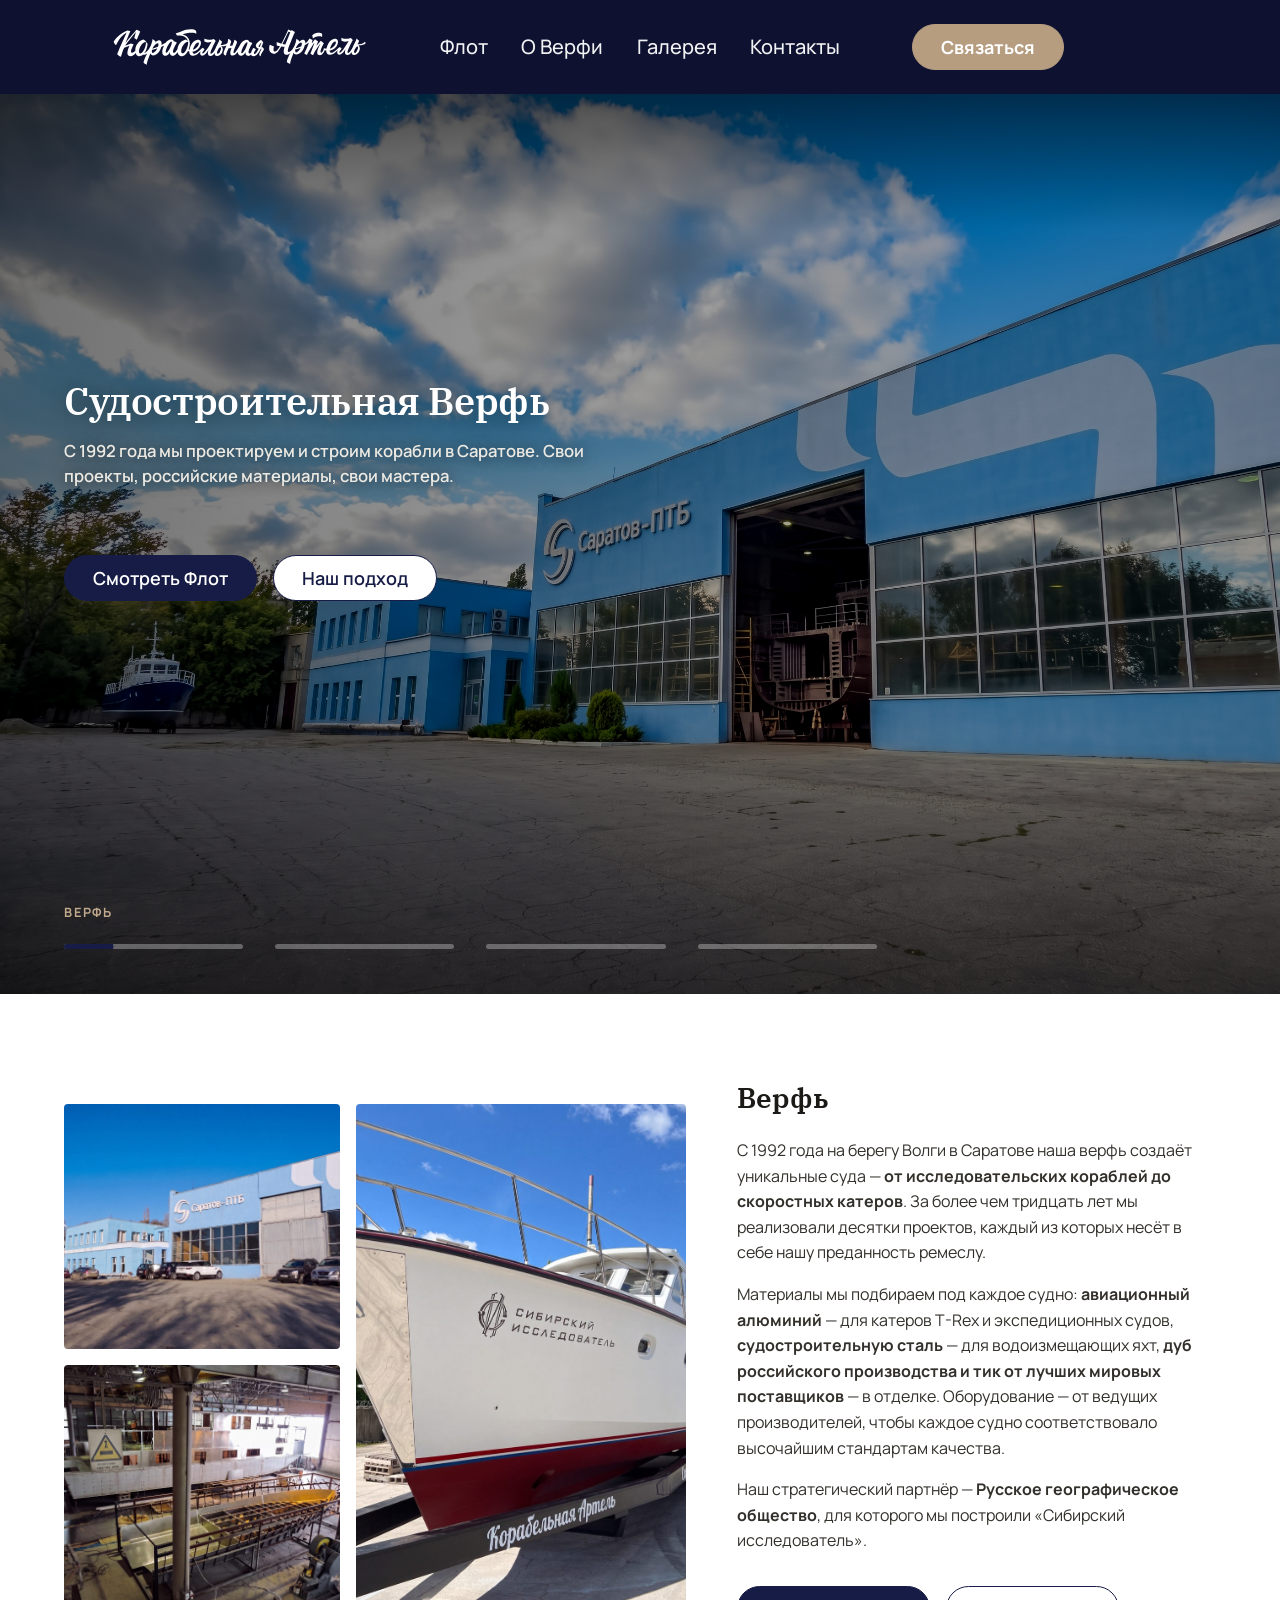
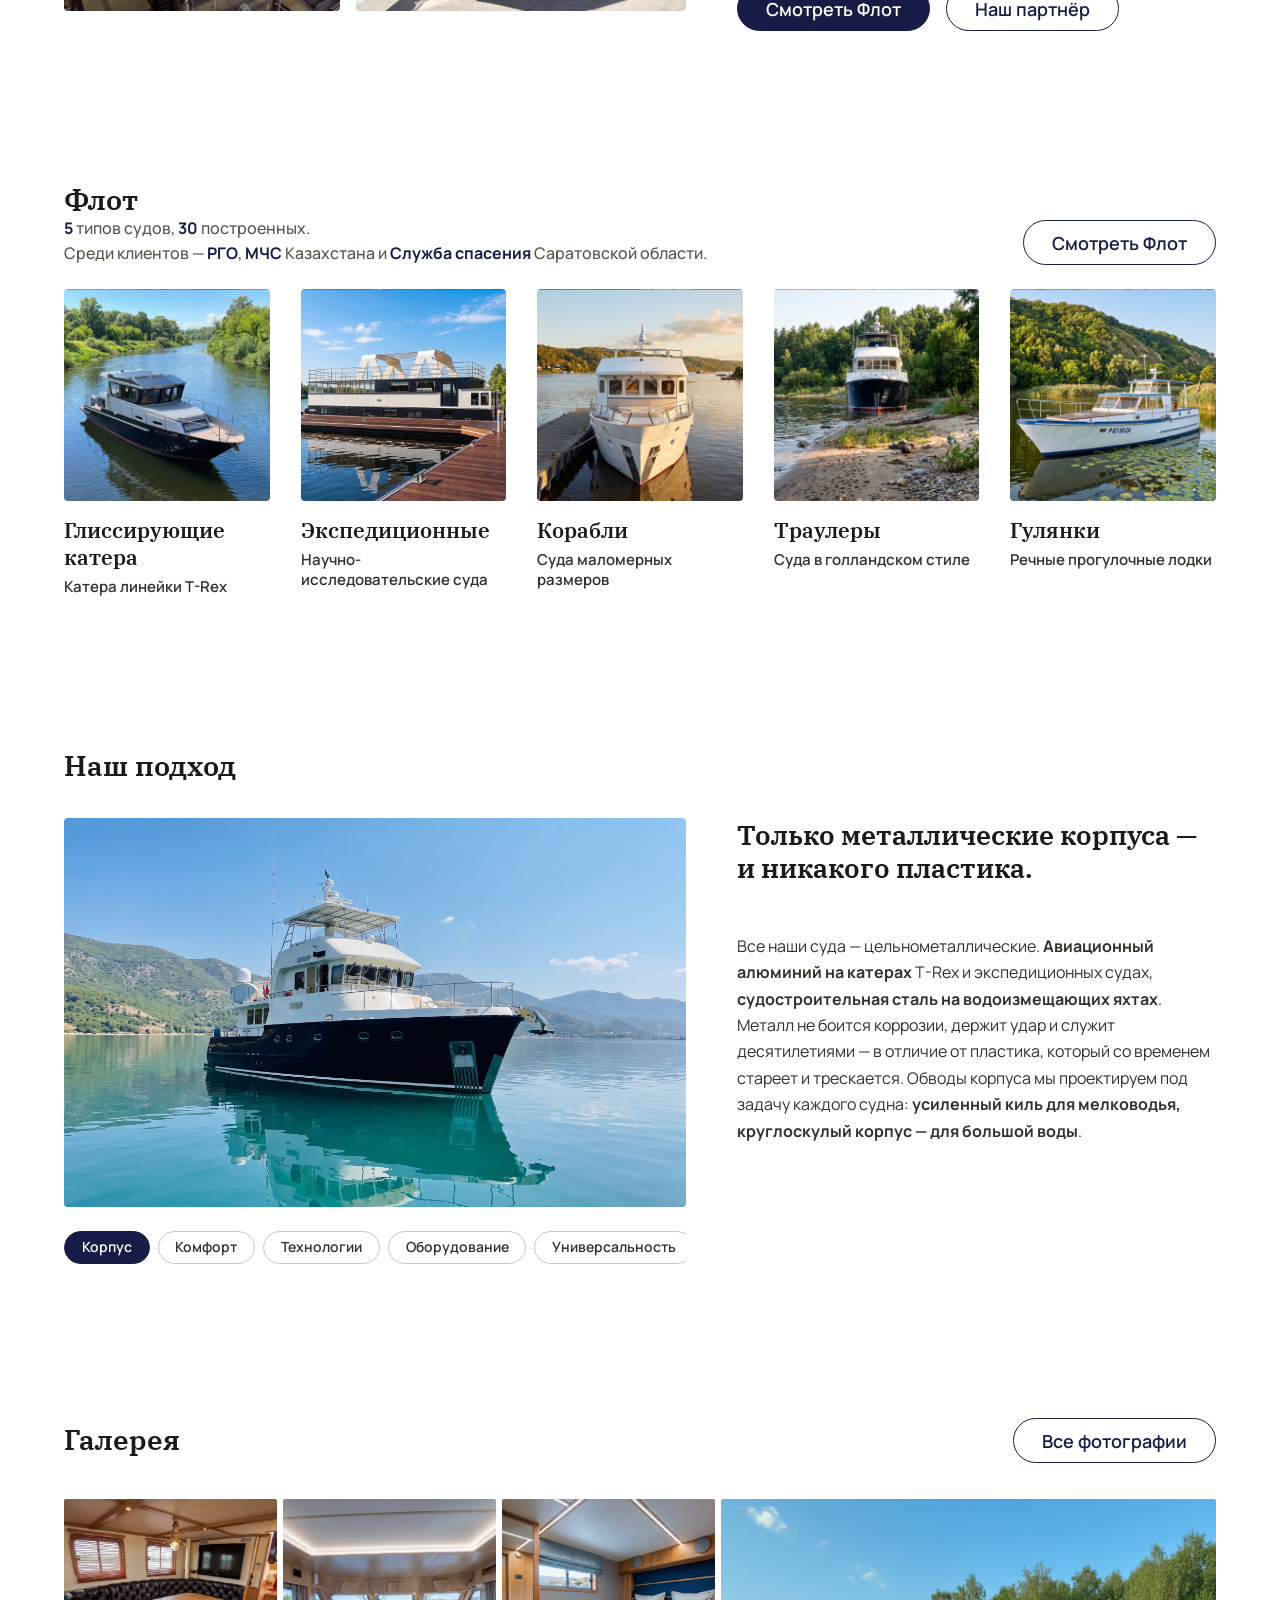
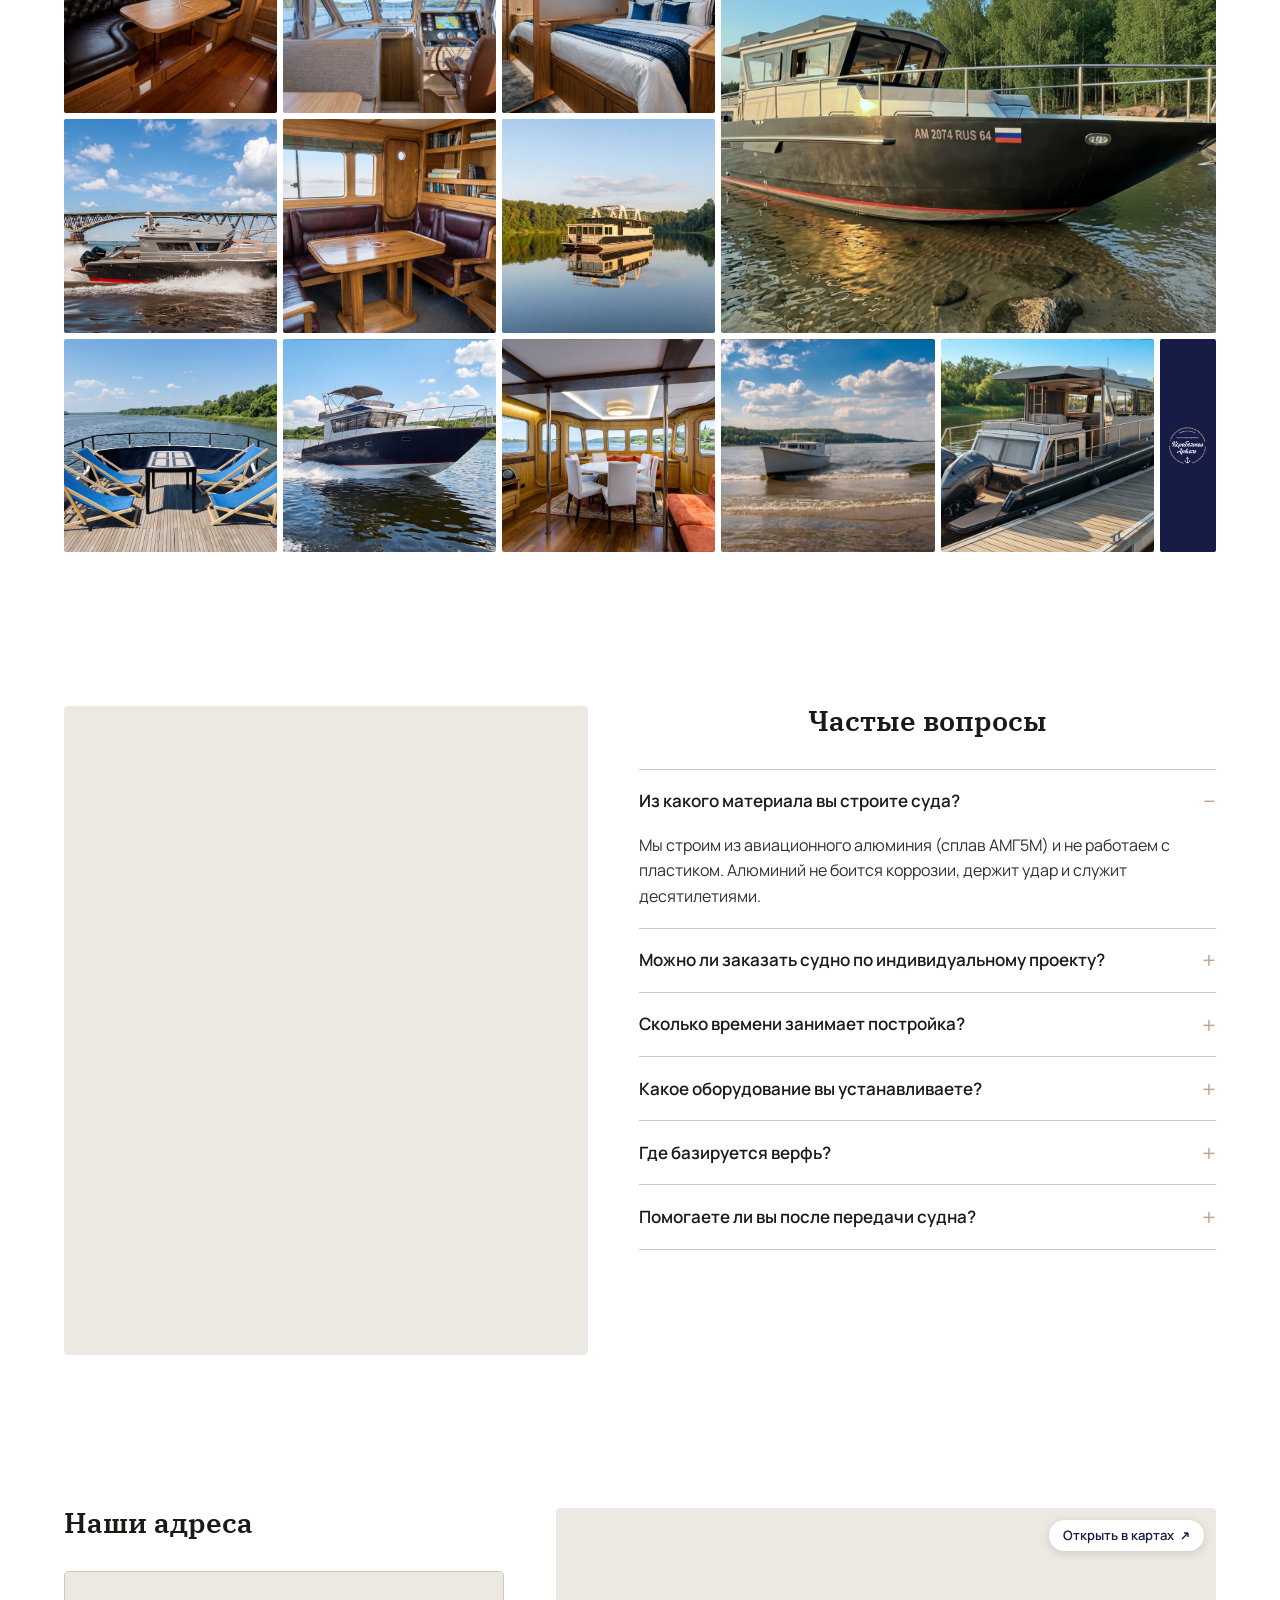
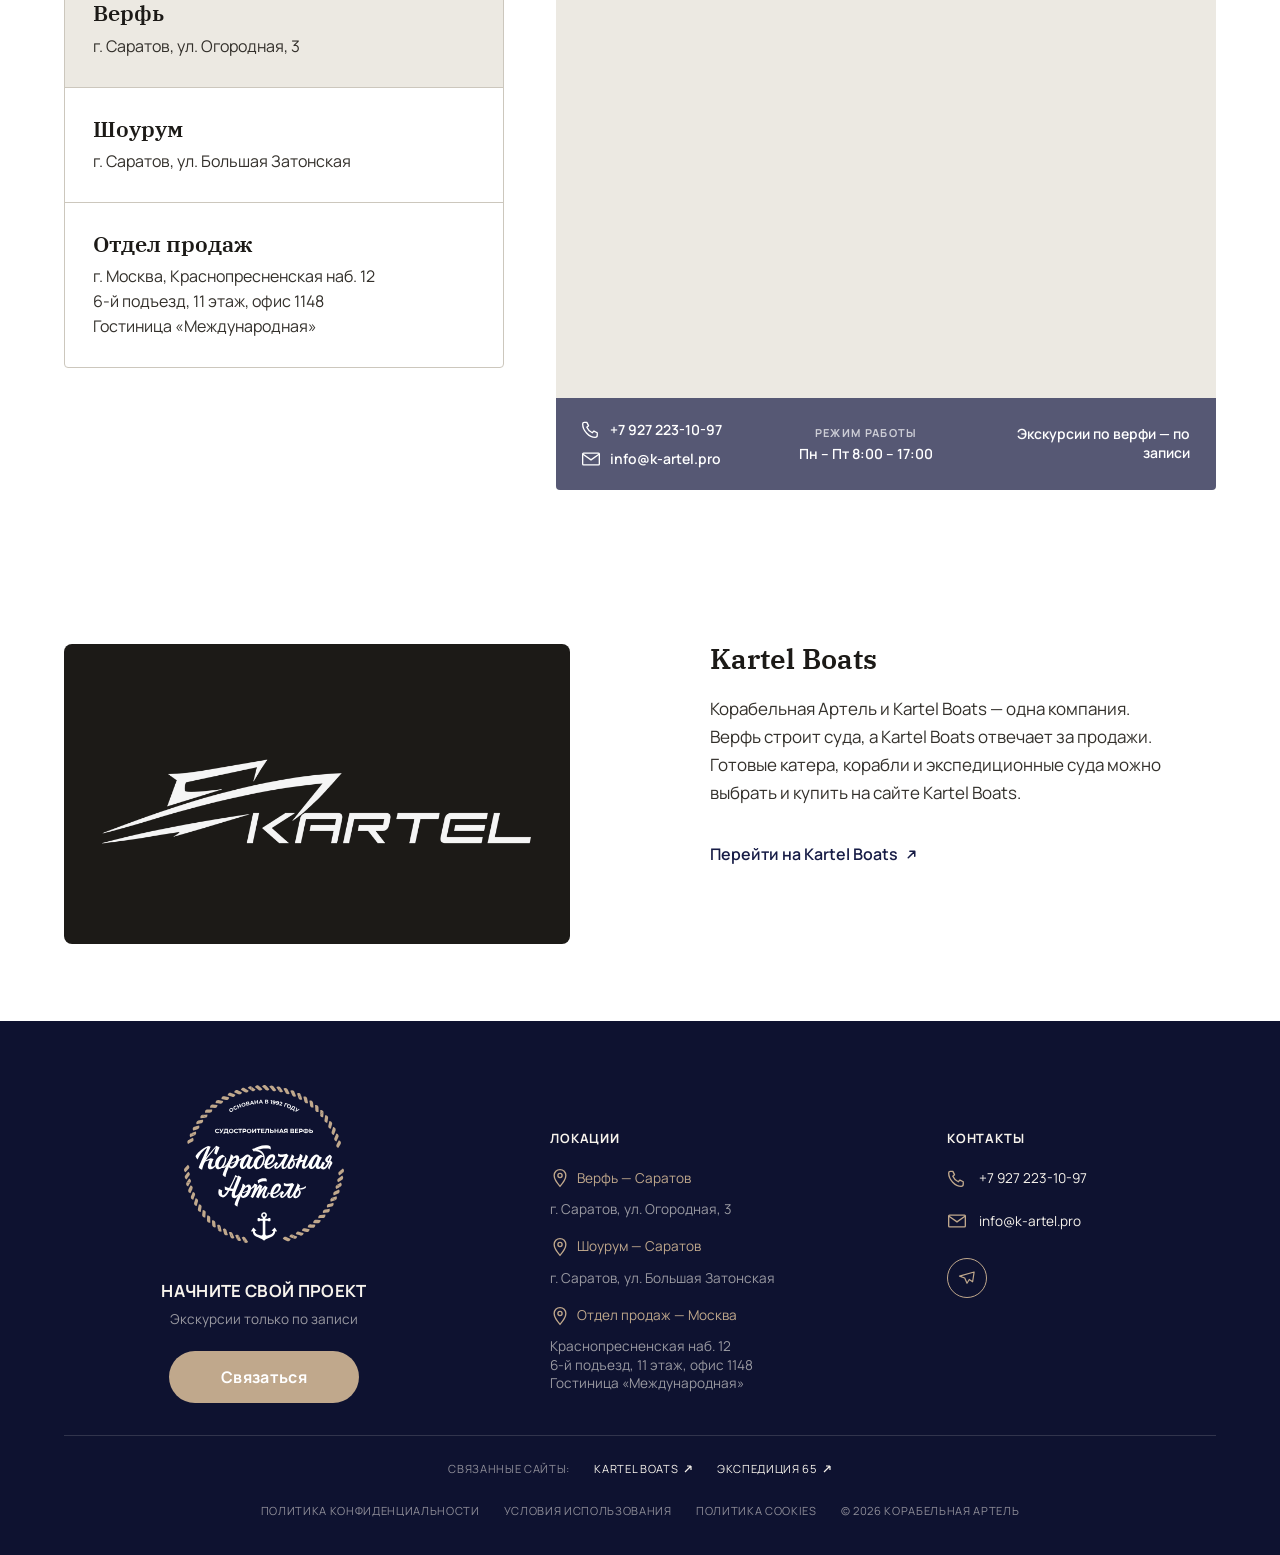
==== index.html @ 699d71e6 "Landing: rewrite Технологии approach panel (autonomy/climate/power, fleet-wide, no brands) + bold fi" ====
<!doctype html>
<html lang="ru">
<head>
<meta charset="utf-8">
<meta name="viewport" content="width=device-width, initial-scale=1">
<title>Корабельная артель — судостроительная верфь</title>
<meta name="description" content="Корабельная артель — судостроительная верфь в Саратове, на берегу Волги. Строит суда из авиационного алюминия с 1992 года.">
<link rel="preconnect" href="https://fonts.googleapis.com">
<link rel="preconnect" href="https://fonts.gstatic.com" crossorigin>
<link href="https://fonts.googleapis.com/css2?family=IBM+Plex+Serif:wght@400;500;600&family=Manrope:wght@400;500;600;700&display=swap" rel="stylesheet">
<link rel="stylesheet" href="css/styles.css?v=304">
</head>
<body>

  <!-- ===================== NAV ===================== -->
  <header class="nav nav--solid nav--sticky">
    <a class="nav__logo" href="/" aria-label="Корабельная артель">
      <img src="assets/logo/wordmark-white.svg" alt="Корабельная артель">
    </a>
    <nav class="nav__links">
      <a href="fleet.html">Флот</a>
      <a href="about.html">О Верфи</a>
      <!-- <a href="#stories">Истории</a> -->
      <a href="gallery.html">Галерея</a>
      <a href="contact.html">Контакты</a>
    </nav>
    <a class="nav__cta js-contact-open" href="contact.html">Связаться</a>
  </header>

  <!-- ===================== HERO ===================== -->
  <section class="hero">
    <!-- carousel slides — placeholder repeats of one photo until the hero set is ready -->
    <div class="hero__slides" id="heroSlides">
      <div class="hero__slide is-active" style="background-image:url('assets/img/hero-1-verf.jpg')"></div>
      <div class="hero__slide" style="background-image:url('assets/img/hero-2-trex.jpg')"></div>
      <div class="hero__slide hero__slide--flip" style="background-image:url('assets/img/hero-3-expedition.jpg')"></div>
      <div class="hero__slide" style="background-image:url('assets/img/hero-4-ships.jpg')"></div>
    </div>
    <div class="hero__scrim"></div>

    <div class="hero__inner">
      <div class="hero__headings" id="heroHeadings">
        <h1 class="hero__title is-active">Судостроительная Верфь</h1>
        <h2 class="hero__title">Глиссирующие катера</h2>
        <h2 class="hero__title">Экспедиционные суда</h2>
        <h2 class="hero__title">Маломерные корабли</h2>
      </div>
      <div class="hero__descs" id="heroDescs">
        <p class="hero__desc is-active">С 1992 года мы проектируем и строим корабли в Саратове. Свои проекты, российские материалы, свои мастера.</p>
        <p class="hero__desc">Глиссирующие катера от 37 до 44 футов. Среди владельцев — МЧС Казахстана и Служба спасения Саратова.</p>
        <p class="hero__desc">«Сибирский исследователь» водит круизы по Сибири. По его мотивам построен большой хаусбот — гражданская версия экспедиционного судна.</p>
        <p class="hero__desc">Маломерные суда класса люкс, оборудованные для семьи и дальних путешествий.</p>
      </div>
      <div class="hero__actions">
        <a class="btn btn--primary" href="fleet.html">Смотреть Флот</a>
        <a class="btn btn--secondary" href="#approach">Наш подход</a>
      </div>
    </div>

    <!-- bottom cluster: per-slide caption (one of four aspects) + segment trackers -->
    <div class="hero__foot">
      <div class="hero__trackers" id="heroTrackers" aria-label="Слайды галереи">
        <div class="hero__track-item">
          <span class="hero__eyebrow is-active">Верфь</span>
          <button class="hero__track is-active" aria-label="Слайд 1"><span class="hero__track__fill"></span></button>
        </div>
        <div class="hero__track-item">
          <span class="hero__eyebrow">Линейка T-Rex</span>
          <button class="hero__track" aria-label="Слайд 2"><span class="hero__track__fill"></span></button>
        </div>
        <div class="hero__track-item">
          <span class="hero__eyebrow">Экспедиционные суда</span>
          <button class="hero__track" aria-label="Слайд 3"><span class="hero__track__fill"></span></button>
        </div>
        <div class="hero__track-item">
          <span class="hero__eyebrow">Корабли</span>
          <button class="hero__track" aria-label="Слайд 4"><span class="hero__track__fill"></span></button>
        </div>
      </div>
    </div>
  </section>

  <!-- ===================== ВЕРФЬ ===================== -->
  <section class="verf" id="about">
    <div class="verf__inner">
      <div class="verf__collage">
        <img class="a" src="assets/img/verf-yard.jpg" alt="Верфь «Саратов-ПТБ» в Саратове">
        <img class="b" src="assets/img/verf-workshop.jpg" alt="Строительство корпуса в цехе">
        <img class="c" src="assets/img/verf-boat.jpg" alt="«Сибирский исследователь» на трейлере">
      </div>
      <div class="verf__text">
        <h2 class="verf__title">Верфь</h2>
        <div class="verf__body">
          <p>С 1992 года на берегу Волги в Саратове наша верфь создаёт уникальные суда — <strong>от исследовательских кораблей до скоростных катеров</strong>. За более чем тридцать лет мы реализовали десятки проектов, каждый из которых несёт в себе нашу преданность ремеслу.</p>
          <p>Материалы мы подбираем под каждое судно: <strong>авиационный алюминий</strong> — для катеров T-Rex и экспедиционных судов, <strong>судостроительную сталь</strong> — для водоизмещающих яхт, <strong>дуб российского производства и тик от лучших мировых поставщиков</strong> — в отделке. Оборудование — от ведущих производителей, чтобы каждое судно соответствовало высочайшим стандартам качества.</p>
          <p>Наш стратегический партнёр — <strong>Русское географическое общество</strong>, для которого мы построили «Сибирский исследователь».</p>
        </div>
        <div class="verf__actions">
          <a class="btn btn--primary" href="fleet.html">Смотреть Флот</a>
          <a class="btn btn--secondary" href="about.html#partner">Наш партнёр</a>
        </div>
      </div>
    </div>
  </section>

  <!-- ===================== STATS (cream band) — parked; uncomment to restore =====================
  <section class="stats">
    <div class="stats__inner">
      <div class="stat"><div class="stat__num">1992</div><div class="stat__label">Год основания</div></div>
      <div class="stat"><div class="stat__num">30</div><div class="stat__label">Построенных судов</div></div>
      <div class="stat"><div class="stat__num">5</div><div class="stat__label">Типов судов</div></div>
      <div class="stat"><div class="stat__num">РГО</div><div class="stat__label">Стратегический партнёр</div></div>
    </div>
  </section>
  ===================================================================================================== -->

  <!-- ===================== ФЛОТ ===================== -->
  <section class="fleet" id="fleet">
    <div class="fleet__inner">
      <div class="fleet__head">
        <div class="fleet__headleft">
          <h2 class="fleet__title">Флот</h2>
          <p class="fleet__lead"><strong>5</strong> типов судов, <strong>30</strong> построенных.<br>Среди клиентов — <strong>РГО</strong>, <strong>МЧС</strong> Казахстана и <strong>Служба спасения</strong> Саратовской&nbsp;области.</p>
        </div>
        <a class="btn btn--secondary fleet__cta" href="fleet.html">Смотреть Флот</a>
      </div>
      <div class="fleet__grid">
        <a class="fleet-card" href="fleet.html#fam-trex">
          <div class="fleet-card__media" data-family="trex" data-cover="assets/img/fleet-katera.jpg"><div class="fleet-card__track"></div></div>
          <h3 class="fleet-card__title">Глиссирующие катера</h3>
          <p class="fleet-card__sub">Катера линейки T-Rex</p>
        </a>
        <a class="fleet-card" href="fleet.html#fam-expedition">
          <div class="fleet-card__media" data-family="expedition" data-cover="assets/img/fleet-expedition.jpg"><div class="fleet-card__track"></div></div>
          <h3 class="fleet-card__title">Экспедиционные</h3>
          <p class="fleet-card__sub">Научно-исследовательские суда</p>
        </a>
        <a class="fleet-card" href="fleet.html#fam-korabli">
          <div class="fleet-card__media" data-family="korabli" data-cover="assets/img/fleet-korabli.jpg"><div class="fleet-card__track"></div></div>
          <h3 class="fleet-card__title">Корабли</h3>
          <p class="fleet-card__sub">Суда маломерных размеров</p>
        </a>
        <a class="fleet-card" href="fleet.html#fam-traulery">
          <div class="fleet-card__media" data-family="traulery" data-cover="assets/img/fleet-traulery.jpg"><div class="fleet-card__track"></div></div>
          <h3 class="fleet-card__title">Траулеры</h3>
          <p class="fleet-card__sub">Суда в голландском стиле</p>
        </a>
        <a class="fleet-card" href="fleet.html#fam-gulyanki">
          <div class="fleet-card__media" data-family="gulyanki" data-cover="assets/img/gulyanka1.jpg"><div class="fleet-card__track"></div></div>
          <h3 class="fleet-card__title">Гулянки</h3>
          <p class="fleet-card__sub">Речные прогулочные лодки</p>
        </a>
      </div>
    </div>
  </section>

  <!-- ===================== НАШ ПОДХОД ===================== -->
  <section class="approach" id="approach">
    <div class="approach__inner">
      <h2 class="approach__title">Наш подход</h2>

      <div class="approach__grid">
        <!-- LEFT: elongated photo + tabs under it -->
        <div class="approach__left">
          <img class="approach__img" id="approachImg" src="assets/img/approach-korpus.jpg" alt="">
          <div class="approach__tabs" id="approachTabs" role="tablist">
            <button class="approach__tab is-active" data-panel="korpus"  data-img="assets/img/approach-korpus.jpg" role="tab">Корпус</button>
            <button class="approach__tab" data-panel="komfort" data-img="assets/img/approach-komfort.jpg" role="tab">Комфорт</button>
            <button class="approach__tab" data-panel="tehno"   data-img="assets/img/approach-tehno.jpg" role="tab">Технологии</button>
            <button class="approach__tab" data-panel="oborud"  data-img="assets/img/approach-oborud.jpg" role="tab">Оборудование</button>
            <button class="approach__tab" data-panel="univers" data-img="assets/img/approach-univers.jpg" role="tab">Универсальность</button>
          </div>
        </div>

        <!-- RIGHT: description that swaps per tab -->
        <div class="approach__right" id="approachPanels">
          <div class="approach__panel is-active" data-panel="korpus">
            <p class="approach__lead">Только металлические корпуса — и никакого пластика.</p>
            <p class="approach__body">Все наши суда — цельнометаллические. <strong>Авиационный алюминий на катерах</strong> T-Rex и экспедиционных судах, <strong>судостроительная сталь на водоизмещающих яхтах</strong>. Металл не боится коррозии, держит удар и служит десятилетиями — в отличие от пластика, который со временем стареет и трескается. Обводы корпуса мы проектируем под задачу каждого судна: <strong>усиленный киль для мелководья, круглоскулый корпус — для большой воды</strong>.</p>
          </div>
          <div class="approach__panel" data-panel="komfort">
            <p class="approach__lead">Защита от непогоды, тишина на борту.</p>
            <p class="approach__body">Наши суда рассчитаны на долгие переходы в любую погоду: <strong>высокий борт</strong> укрывает от ветра и волн, а <strong>термоизоляция и отопление</strong> держат тепло даже в межсезонье. Спальные каюты, как правило, расположены на нижней палубе — вдали от шума. На новых судах <strong>фальшборт поднят до 300 мм, а иллюминаторы убраны за него</strong> для дополнительной защиты. У водоизмещающих яхт <strong>борт в носу доходит до 2,15 метра</strong>, а корпус разделён пятью переборками, три из которых водонепроницаемые. Экспедиционные суда получают полный комплекс безопасности — <strong>автоматическое пожаротушение на 2 стационарных и 6 ручных модулей</strong>, трюмные осушительные помпы и леер по всему периметру палубы.</p>
          </div>
          <div class="approach__panel" data-panel="tehno">
            <p class="approach__lead">Своя энергия и климат в любых условиях.</p>
            <p class="approach__body">Наши суда рассчитаны на автономность: <strong>собственная энергия и независимый климат</strong> позволяют подолгу не зависеть от берега. Отопление и кондиционирование работают раздельно — тепло в межсезонье и прохлада в жару в любой момент. На катерах T-Rex <strong>солнечная батарея на 360 Вт</strong> подпитывает борт, <strong>жидкостное отопление с четырьмя радиаторами</strong> греет тихо и равномерно, а <strong>кондиционер на 37 000 BTU</strong> держит климат даже в сильную жару. На крупных судах — <strong>собственные генераторы и увеличенные запасы: до 5 тонн топлива и 1800 литров воды</strong> для полностью автономного плавания.</p>
          </div>
          <div class="approach__panel" data-panel="oborud">
            <p class="approach__lead">Только судовое оборудование мировых марок.</p>
            <p class="approach__body">На борт мы ставим лишь проверенное оборудование от известных мировых производителей — Vetus, Osculati, Maritim, Mastervolt, Victron Energy, BlueSea, Webasto, Eberspächer, Dometic, Lewmar, Quick и других. Каждый компонент выбран так, чтобы гарантировать качество и надёжность на годы вперёд.</p>
          </div>
          <div class="approach__panel" data-panel="univers">
            <p class="approach__lead">От Золотого кольца до просторов Сибири.</p>
            <p class="approach__body">Катер рассчитан на длительные автономные путешествия — по рекам Золотого кольца или по большой воде Сибири. Три каюты вмещают до 12 человек, а продуманная планировка одинаково подходит для корпоративных выходов, семейного отдыха и рыбалки с друзьями. Один катер — под любые задачи на воде.</p>
          </div>
        </div>
      </div>
    </div>
  </section>

  <!-- ===================== ГАЛЕРЕЯ ===================== -->
  <section class="gallery" id="gallery">
    <div class="gallery__inner">
      <div class="gallery__head">
        <h2 class="gallery__title">Галерея</h2>
        <a class="btn btn--secondary" href="gallery.html">Все фотографии</a>
      </div>
      <div class="gallery__grid">
        <div class="gallery__cell gallery__big" data-name="T-Rex 44 CR" style="background-image:url('assets/img/trex44cr-beach.jpg')"></div>
        <div class="gallery__cell" data-name="Русич" style="background-image:url('assets/img/rusich-i1.jpg')"></div>
        <div class="gallery__cell" data-name="Сибирский исследователь" style="background-image:url('assets/img/sibirsky-i1.jpg')"></div>
        <div class="gallery__cell" data-name="Expedition 65 Lux" style="background-image:url('assets/img/exp65lux-i1.jpg')"></div>
        <div class="gallery__cell" data-name="T-Rex 40" style="background-image:url('assets/img/trex40-3.jpg')"></div>
        <div class="gallery__cell" data-name="Мара" style="background-image:url('assets/img/mara-i1.jpg')"></div>
        <div class="gallery__cell" data-name="Expedition 65 Lux" style="background-image:url('assets/img/exp65lux-2.jpg')"></div>
        <div class="gallery__cell" data-name="Касатка" style="background-image:url('assets/img/kasatka-i1.jpg')"></div>
        <div class="gallery__cell" data-name="T-Rex 44 Fly" style="background-image:url('assets/img/trex44fly-3.jpg')"></div>
        <div class="gallery__cell" data-name="Natali SRT" style="background-image:url('assets/img/natali-i1.jpg')"></div>
        <div class="gallery__cell" data-name="Гулянка №3" style="background-image:url('assets/img/gulyanka3.jpg')"></div>
        <div class="gallery__cell" data-name="T-Rex 44 CR" style="background-image:url('assets/img/trex44cr-dock.jpg')"></div>
        <div class="gallery__logo"><img src="assets/logo/seal-white.svg" alt="Корабельная артель"></div>
      </div>
    </div>
  </section>

  <!-- ===================== FAQ ===================== -->
  <section class="faq" id="faq">
    <div class="faq__inner">
      <div class="faq__img" style="background-image:url('assets/img/faq.jpg')"></div>
      <div class="faq__content">
        <h2 class="faq__title">Частые вопросы</h2>
        <div class="faq__list" id="faqList">
          <div class="faq__item is-open">
            <button class="faq__q">Из какого материала вы строите суда?</button>
            <div class="faq__a"><p>Мы строим из авиационного алюминия (сплав АМГ5М) и не работаем с пластиком. Алюминий не боится коррозии, держит удар и служит десятилетиями.</p></div>
          </div>
          <div class="faq__item">
            <button class="faq__q">Можно ли заказать судно по индивидуальному проекту?</button>
            <div class="faq__a"><p>Да. Большинство наших судов — штучные проекты. Мы обсуждаем задачи, планировку и оснащение и строим судно под них.</p></div>
          </div>
          <div class="faq__item">
            <button class="faq__q">Сколько времени занимает постройка?</button>
            <div class="faq__a"><p>Сроки зависят от проекта и комплектации. Точные сроки мы называем после согласования технического задания.</p></div>
          </div>
          <div class="faq__item">
            <button class="faq__q">Какое оборудование вы устанавливаете?</button>
            <div class="faq__a"><p>Только судовое оборудование мировых марок — Vetus, Victron Energy, Webasto, Eberspächer, Dometic, Lewmar и других.</p></div>
          </div>
          <div class="faq__item">
            <button class="faq__q">Где базируется верфь?</button>
            <div class="faq__a"><p>В Саратове, на берегу Волги. Мы будем рады показать производство — приезжайте на верфь.</p></div>
          </div>
          <div class="faq__item">
            <button class="faq__q">Помогаете ли вы после передачи судна?</button>
            <div class="faq__a"><p>Да. Мы остаёмся на связи, консультируем по эксплуатации и помогаем с обслуживанием.</p></div>
          </div>
        </div>
      </div>
    </div>
  </section>

  <!-- ===================== НАШИ АДРЕСА ===================== -->
  <section class="loc" id="locations">
    <div class="loc__inner">
      <div class="loc__text">
        <h2 class="loc__title">Наши адреса</h2>
        <div class="loc__box" id="locBox">
          <button class="loc__item is-active" data-map="assets/img/map-verf.png" data-note="Экскурсии по верфи — по записи" data-phone="+7 927 223-10-97" data-tel="+79272231097" data-email="info@k-artel.pro" data-hours="Пн – Пт 8:00 – 17:00" data-yandex="https://yandex.ru/maps/194/saratov/?ll=45.975715%2C51.514432&mode=poi&poi%5Bpoint%5D=45.975110%2C51.514426&poi%5Buri%5D=ymapsbm1%3A%2F%2Forg%3Foid%3D194729155833&z=18.88">
            <h3 class="loc__name">Верфь</h3>
            <p class="loc__addr">г. Саратов, ул. Огородная, 3</p>
          </button>
          <button class="loc__item" data-map="assets/img/map-showroom.png" data-note="Посетить шоурум только по записи" data-phone="+7 927 223-10-97" data-tel="+79272231097" data-email="info@k-artel.pro" data-hours="Пн – Пт 8:00 – 17:00" data-yandex="https://yandex.ru/maps/org/pristan/169654831303/?ll=46.082849%2C51.543943&z=18.8">
            <h3 class="loc__name">Шоурум</h3>
            <p class="loc__addr">г. Саратов, ул. Большая Затонская</p>
          </button>
          <button class="loc__item" data-map="assets/img/map-office.png" data-note="Посетить офис продаж только по записи" data-phone="+7 (495) 741-82-58" data-tel="+74957418258" data-email="office@kartelboats.ru" data-hours="Пн – Пт 10:00 – 18:00" data-yandex="https://yandex.ru/maps/org/kartel_boats/22422353256/?ll=37.556388%2C55.754203&z=17.13">
            <h3 class="loc__name">Отдел продаж</h3>
            <p class="loc__addr">г. Москва, Краснопресненская наб. 12<br>6-й подъезд, 11 этаж, офис 1148<br>Гостиница «Международная»</p>
          </button>
        </div>
      </div>
      <div class="loc__map" id="locMap" style="background-image:url('assets/img/map-verf.png')">
        <div class="loc__map-bar">
          <div class="loc__map-contacts">
            <a class="loc__map-ico" id="locPhone" href="tel:+79272231097">
              <svg width="20" height="20" viewBox="0 0 24 24" fill="none"><path d="M4 4h3l2 4-2 2c1.5 3.5 3 5 6.5 6.5l2-2 4 2v3c0 1.5-1 2.5-2.5 2.5C10 22 2 14 2 6 2 4.5 3 4 4 4Z" stroke="currentColor" stroke-width="1.6" stroke-linejoin="round"/></svg>
              <span>+7 927 223-10-97</span>
            </a>
            <a class="loc__map-ico" id="locEmail" href="mailto:info@k-artel.pro">
              <svg width="20" height="20" viewBox="0 0 24 24" fill="none"><rect x="2" y="5" width="20" height="14" rx="1" stroke="currentColor" stroke-width="1.6"/><path d="M2 6l10 7 10-7" stroke="currentColor" stroke-width="1.6"/></svg>
              <span>info@k-artel.pro</span>
            </a>
          </div>
          <div class="loc__map-hours">
            <span class="loc__map-label">Режим работы</span>
            <span id="locHours">Пн – Пт 8:00 – 17:00</span>
          </div>
          <div class="loc__map-excursion">Экскурсии по верфи — по записи</div>
        </div>
        <a class="loc__map-btn" id="locMapBtn" href="https://yandex.ru/maps/194/saratov/?ll=45.975715%2C51.514432&mode=poi&poi%5Bpoint%5D=45.975110%2C51.514426&poi%5Buri%5D=ymapsbm1%3A%2F%2Forg%3Foid%3D194729155833&z=18.88" target="_blank" rel="noopener">
          Открыть в картах
          <svg width="10" height="10" viewBox="0 0 10 10" fill="none"><path d="M2 8 8 2M8 2H4M8 2v4" stroke="currentColor" stroke-width="1.4"/></svg>
        </a>
      </div>
    </div>
  </section>

  <!-- ===================== KARTEL BOATS ===================== -->
  <section class="kartel" id="kartel">
    <div class="kartel__inner">
      <div class="kartel__card">
        <img class="kartel__logo" src="assets/logo/kartel-full-white.png" alt="Kartel Boats">
      </div>
      <div class="kartel__text">
        <h2 class="kartel__title">Kartel Boats</h2>
        <p class="kartel__body">Корабельная Артель и Kartel Boats — одна компания. Верфь строит суда, а Kartel Boats отвечает за продажи. Готовые катера, корабли и экспедиционные суда можно выбрать и купить на сайте Kartel Boats.</p>
        <a class="kartel__cta" href="https://kartelboats.ru" target="_blank" rel="noopener">Перейти на Kartel Boats
          <svg width="13" height="13" viewBox="0 0 12 12" fill="none" aria-hidden="true"><path d="M3 9 9 3M9 3H4.5M9 3v4.5" stroke="currentColor" stroke-width="1.4" stroke-linecap="round" stroke-linejoin="round"/></svg>
        </a>
      </div>
    </div>
  </section>

  <!-- ===================== LIGHTBOX (gallery) ===================== -->
  <div class="lightbox" id="lightbox" aria-hidden="true" role="dialog" aria-modal="true" aria-label="Просмотр фотографии">
    <button class="lightbox__close" id="lbClose" aria-label="Закрыть">
      <svg width="26" height="26" viewBox="0 0 24 24" fill="none"><path d="M5 5l14 14M19 5 5 19" stroke="currentColor" stroke-width="1.8" stroke-linecap="round"/></svg>
    </button>
    <button class="lightbox__nav lightbox__nav--prev" id="lbPrev" aria-label="Предыдущая">
      <svg width="34" height="34" viewBox="0 0 24 24" fill="none"><path d="M15 4 7 12l8 8" stroke="currentColor" stroke-width="1.8" stroke-linecap="round" stroke-linejoin="round"/></svg>
    </button>
    <figure class="lightbox__fig">
      <img class="lightbox__img" id="lbImg" src="" alt="">
      <figcaption class="lightbox__caption" id="lbCaption"></figcaption>
    </figure>
    <button class="lightbox__nav lightbox__nav--next" id="lbNext" aria-label="Следующая">
      <svg width="34" height="34" viewBox="0 0 24 24" fill="none"><path d="M9 4 17 12l-8 8" stroke="currentColor" stroke-width="1.8" stroke-linecap="round" stroke-linejoin="round"/></svg>
    </button>
  </div>

  <!-- ===================== FOOTER ===================== -->
  <footer class="foot">
    <div class="foot__inner">
      <div class="foot__top">
        <!-- COL 1: wordmark + CTA -->
        <div class="foot__col">
          <a class="foot__brand" href="#top" aria-label="Корабельная артель">
            <img src="assets/logo/seal-white.svg" alt="Корабельная артель">
          </a>
          <h3 class="foot__eyebrow">Начните свой проект</h3>
          <p class="foot__sub">Экскурсии только по записи</p>
          <a class="foot__cta" href="#locations">Связаться</a>
        </div>

        <!-- COL 2: locations -->
        <div class="foot__col">
          <p class="foot__coltitle">Локации</p>
          <ul class="foot__locs">
            <li>
              <a class="foot__loc-name" href="https://yandex.ru/maps/194/saratov/?ll=45.975715%2C51.514432&mode=poi&poi%5Bpoint%5D=45.975110%2C51.514426&poi%5Buri%5D=ymapsbm1%3A%2F%2Forg%3Foid%3D194729155833&z=18.88" target="_blank" rel="noopener">
                <svg width="20" height="20" viewBox="0 0 24 24" fill="none"><path d="M12 2C16 2 19 5 19 9c0 5-7 13-7 13S5 14 5 9c0-4 3-7 7-7Z" stroke="currentColor" stroke-width="1.6"/><circle cx="12" cy="9" r="2.5" stroke="currentColor" stroke-width="1.6"/></svg>
                Верфь — Саратов
              </a>
              <div class="foot__loc-lines"><p>г. Саратов, ул. Огородная, 3</p></div>
            </li>
            <li>
              <a class="foot__loc-name" href="https://yandex.ru/maps/org/pristan/169654831303/?ll=46.082849%2C51.543943&z=18.8" target="_blank" rel="noopener">
                <svg width="20" height="20" viewBox="0 0 24 24" fill="none"><path d="M12 2C16 2 19 5 19 9c0 5-7 13-7 13S5 14 5 9c0-4 3-7 7-7Z" stroke="currentColor" stroke-width="1.6"/><circle cx="12" cy="9" r="2.5" stroke="currentColor" stroke-width="1.6"/></svg>
                Шоурум — Саратов
              </a>
              <div class="foot__loc-lines"><p>г. Саратов, ул. Большая Затонская</p></div>
            </li>
            <li>
              <a class="foot__loc-name" href="https://yandex.ru/maps/org/kartel_boats/22422353256/?ll=37.556388%2C55.754203&z=17.13" target="_blank" rel="noopener">
                <svg width="20" height="20" viewBox="0 0 24 24" fill="none"><path d="M12 2C16 2 19 5 19 9c0 5-7 13-7 13S5 14 5 9c0-4 3-7 7-7Z" stroke="currentColor" stroke-width="1.6"/><circle cx="12" cy="9" r="2.5" stroke="currentColor" stroke-width="1.6"/></svg>
                Отдел продаж — Москва
              </a>
              <div class="foot__loc-lines">
                <p>Краснопресненская наб. 12</p>
                <p>6-й подъезд, 11 этаж, офис 1148</p>
                <p>Гостиница «Международная»</p>
              </div>
            </li>
          </ul>
        </div>

        <!-- COL 3: contacts -->
        <div class="foot__col">
          <p class="foot__coltitle">Контакты</p>
          <ul class="foot__contacts">
            <li>
              <a class="foot__contact" href="tel:+79272231097">
                <svg width="20" height="20" viewBox="0 0 24 24" fill="none"><path d="M4 4h3l2 4-2 2c1.5 3.5 3 5 6.5 6.5l2-2 4 2v3c0 1.5-1 2.5-2.5 2.5C10 22 2 14 2 6 2 4.5 3 4 4 4Z" stroke="currentColor" stroke-width="1.6" stroke-linejoin="round"/></svg>
                +7 927 223-10-97
              </a>
            </li>
            <li>
              <a class="foot__contact" href="mailto:info@k-artel.pro">
                <svg width="20" height="20" viewBox="0 0 24 24" fill="none"><rect x="2" y="5" width="20" height="14" rx="1" stroke="currentColor" stroke-width="1.6"/><path d="M2 6l10 7 10-7" stroke="currentColor" stroke-width="1.6"/></svg>
                info@k-artel.pro
              </a>
            </li>
          </ul>
          <div class="foot__social">
            <a class="foot__soc" href="https://t.me/KARTELBOATS_RU" target="_blank" rel="noopener" aria-label="Telegram">
              <svg width="18" height="18" viewBox="0 0 24 24" fill="none"><path d="M21.5 4 2 9.5 9 12l3 7 3-5 4.5 3L21.5 4Z" stroke="currentColor" stroke-width="1.6" stroke-linejoin="round"/></svg>
            </a>
          </div>
        </div>
      </div>

      <hr class="foot__hr">

      <div class="foot__related">
        <span class="foot__related-label">Связанные сайты:</span>
        <a href="https://kartelboats.ru" target="_blank" rel="noopener">Kartel Boats
          <svg width="10" height="10" viewBox="0 0 10 10" fill="none"><path d="M2 8 8 2M8 2H4M8 2v4" stroke="currentColor" stroke-width="1.2"/></svg>
        </a>
        <a href="https://expedition65.ru" target="_blank" rel="noopener">Экспедиция 65
          <svg width="10" height="10" viewBox="0 0 10 10" fill="none"><path d="M2 8 8 2M8 2H4M8 2v4" stroke="currentColor" stroke-width="1.2"/></svg>
        </a>
      </div>

      <div class="foot__legal">
        <a href="#">Политика конфиденциальности</a>
        <a href="#">Условия использования</a>
        <a href="#">Политика cookies</a>
        <span>© 2026 Корабельная Артель</span>
      </div>
    </div>
  </footer>

  <script src="js/boats-data.js?v=300"></script>
  <script src="js/carousel.js?v=15"></script>
  <script src="js/features.js?v=4"></script>
  <script src="js/fleet-hover.js?v=5"></script>
  <script src="js/nav.js?v=1"></script>
  <script src="js/contact-modal.js?v=3"></script>
</body>
</html>
---- css/styles.css ----
/* ============================================================
   КОРАБЕЛЬНАЯ АРТЕЛЬ — design system
   ============================================================ */
:root{
  --navy:#171C46;
  --brass:#C0A88C;
  --ink:#0E1230;
  --text:#171C46;
  --text-2:#57534B;
  --black:#000000;
  --white:#FFFFFF;
  --cream:#F7F3EC;
  --grey-100:#ECE9E2;
  --grey-300:#CCC7BD;
  --grey-500:#938E83;
  --charcoal:#33302B;
  --near-black:#1C1A17;

  --serif:'IBM Plex Serif',Georgia,serif;
  --sans:'Manrope',system-ui,sans-serif;

  --gutter:clamp(1.25rem,5vw,5rem);
  --maxw:1440px;

  /* the metallic gradient border used on buttons (per Figma) */
  --btn-edge:linear-gradient(152deg,#000 0%,#d9d9d9 72%);
}

*,*::before,*::after{box-sizing:border-box;margin:0;padding:0}
html{-webkit-text-size-adjust:100%;overflow-x:clip;scroll-behavior:smooth}
body{
  font-family:var(--sans);color:var(--text);background:var(--white);
  line-height:1.55;-webkit-font-smoothing:antialiased;font-synthesis:none;
  overflow-x:clip;max-width:100%;
}
img,svg{display:block;max-width:100%}
a{color:inherit;text-decoration:none}
ul{list-style:none}
button{font:inherit;color:inherit;background:none;border:none;cursor:pointer}

/* ============================================================
   BUTTONS  (Hi-fi: primary = solid navy, secondary = white + navy outline,
             header CTA = brass. Manrope SemiBold 18.)
   ============================================================ */
.btn,.nav__cta{
  display:inline-flex;align-items:center;justify-content:center;gap:.5rem;
  font-family:var(--sans);font-weight:600;font-size:18px;line-height:1;
  border:1px solid transparent;border-radius:25px;
  padding:.8rem 1.75rem;white-space:nowrap;
  transition:background .22s ease,color .22s ease,border-color .22s ease;
}
/* primary — solid navy */
.btn--primary{background:var(--navy);color:var(--white);border-color:var(--navy)}
.btn--primary:hover{background:var(--brass);border-color:var(--brass);color:var(--navy)}
/* secondary — white with navy outline */
.btn--secondary{background:var(--white);color:var(--navy);border-color:var(--navy)}
.btn--secondary:hover{background:var(--navy);color:var(--white)}
/* tertiary — plain text link, lowest emphasis ("by the way") */
.btn--tertiary{background:transparent;border-color:transparent;color:var(--navy);padding-left:.25rem;padding-right:.25rem}
.btn--tertiary:hover{background:transparent;border-color:transparent;color:var(--brass)}
/* header CTA — brass */
.nav__cta{background:#b79d80;color:#fff;border-color:#b79d80;font-weight:700;margin-right:calc(clamp(1.5rem,4vw,3rem) + 104px)}
.nav__cta:hover{background:#fff;color:var(--navy);border-color:#fff}

/* ============================================================
   NAV
   ============================================================ */
.nav{
  position:absolute;inset:0 0 auto 0;z-index:10;
  display:grid;grid-template-columns:1fr auto 1fr;align-items:center;gap:2rem;
  padding:1.5rem var(--gutter);
}
.nav__logo{justify-self:start}
.nav__links{justify-self:center}
.nav__cta{justify-self:end}
.nav__logo img{height:42px;width:auto;margin-left:clamp(1.5rem,4vw,3rem)}
.nav__links{
  display:flex;align-items:center;justify-content:center;gap:clamp(1.5rem,2.6vw,2.75rem);
  font-size:20px;font-weight:500;color:var(--white);
}
.nav__links a{opacity:.94;transition:color .2s ease,opacity .2s ease}
.nav__links a:hover{color:var(--brass);opacity:1}
/* solid nav for interior pages (no dark hero behind it) */
.nav--solid{position:static;background:var(--ink)}
/* sticky nav: fixed, with a frosted navy background that fades in on scroll */
.nav--sticky{position:fixed;left:0;right:0;top:0;transition:background .3s ease,backdrop-filter .3s ease,padding .3s ease}
/* solid (blue) nav that stays in flow as before, but sticks on scroll */
.nav--solid.nav--sticky{position:sticky}
.nav--sticky.is-scrolled{background:rgba(23,28,70,.85);
  backdrop-filter:blur(10px) saturate(1.1);-webkit-backdrop-filter:blur(10px) saturate(1.1)}

/* ============================================================
   HERO  (photo carousel + trackers)
   ============================================================ */
.hero{
  position:relative;min-height:100svh;display:flex;align-items:center;
  color:var(--white);overflow:hidden;
}
.hero__slides{position:absolute;inset:0;z-index:0}
.hero__slide{
  position:absolute;inset:0;background-size:cover;background-position:center;
  /* neutral darkening (no colour cast) — matches Figma exposure/shadows-down look */
  filter:brightness(.66) contrast(1.06) saturate(1.18);
  opacity:0;transition:opacity 1s ease;
}
.hero__slide.is-active{opacity:1}
.hero__slide--flip{transform:scaleX(-1)}
/* hero secondary hover — white → clear (on the dark photo); primary → gold is global */
.hero .btn--secondary:hover{background:transparent;color:var(--white);border-color:var(--white)}
.hero__scrim{
  position:absolute;inset:0;z-index:1;
  background:
    linear-gradient(180deg, rgba(0,0,0,.5) 0%, transparent 15%),
    linear-gradient(90deg, rgba(0,0,0,.34) 0%, rgba(0,0,0,.2) 26%, rgba(0,0,0,.06) 56%, transparent 76%),
    linear-gradient(0deg, rgba(0,0,0,.42) 0%, transparent 24%);
}
.hero__inner{
  position:relative;z-index:2;
  width:100%;
  padding:0 var(--gutter);
  transform:translateY(-6vh);
}
/* per-slide heading — four stacked titles that crossfade with the carousel */
.hero__headings{position:relative;font-size:clamp(1.8rem,3vw,2.4rem);height:1.15em}
.hero__title{
  position:absolute;left:0;bottom:0;margin:0;
  opacity:0;
  font-family:var(--serif);font-weight:600;
  font-size:1em;line-height:1.08;letter-spacing:-.01em;white-space:nowrap;
  text-shadow:0 2px 24px rgba(0,0,0,.5);
}
.hero__text{
  margin-top:1.5rem;max-width:34ch;
  font-size:clamp(1.05rem,1.35vw,1.25rem);font-weight:700;line-height:1.4;
  color:var(--grey-100);
  text-shadow:0 1px 16px rgba(0,0,0,.55);
}
.hero__actions{margin-top:3.4rem;display:flex;gap:1rem;flex-wrap:wrap}

/* bottom cluster — rotating per-slide caption sits above the segment trackers */
.hero__foot{
  position:absolute;z-index:3;left:var(--gutter);right:var(--gutter);
  bottom:clamp(2rem,5vh,3.25rem);
  display:flex;flex-direction:column;gap:clamp(1rem,2.2vh,1.6rem);
}
/* description — sits under the heading, crossfades per slide */
.hero__descs{position:relative;min-height:clamp(3rem,7vh,3.9rem);margin-top:clamp(1rem,1.8vh,1.5rem)}
.hero__desc{
  position:absolute;top:0;left:0;width:100%;max-width:54ch;
  opacity:0;pointer-events:none;margin:0;
  font-family:var(--sans);font-weight:600;
  font-size:clamp(1rem,1.3vw,1.2rem);line-height:1.5;
  color:var(--grey-100);text-shadow:0 1px 14px rgba(0,0,0,.6);
}

/* eyebrow — the only text left at the bottom, above the trackers */
/* each tracker carries its own eyebrow floating just above its bar */
.hero__track-item{position:relative;flex:0 0 auto;line-height:0}
.hero__eyebrow{
  position:absolute;left:0;bottom:calc(100% + 1.5rem);white-space:nowrap;
  opacity:0;pointer-events:none;line-height:1;
  font-family:var(--sans);font-weight:700;
  font-size:.8rem;letter-spacing:.14em;text-transform:uppercase;color:var(--brass);
}

/* trackers — segment bars (Figma: 220x5, r2.5; active navy, rest white) */
.hero__trackers{
  display:flex;gap:clamp(.75rem,2.5vw,2.5rem);
}
.hero__track{
  position:relative;overflow:hidden;
  width:clamp(90px,14vw,220px);height:5px;border-radius:2.5px;
  background:rgba(255,255,255,.3);padding:0;
}
/* active bar fills left→right over the slide's 6s (progress + countdown) — driven by JS */
.hero__track__fill{
  position:absolute;inset:0;border-radius:inherit;background:var(--navy);
  transform:scaleX(0);transform-origin:left center;pointer-events:none;
  will-change:transform;
}

/* ============================================================
   ВЕРФЬ  (shipyard intro: photo collage + text)
   ============================================================ */
.verf{padding:clamp(3.5rem,7vw,6rem) 0 clamp(3rem,6vw,5rem)}
.verf__inner{
  max-width:var(--maxw);margin:0 auto;padding:0 var(--gutter);
  display:grid;grid-template-columns:1.3fr 1fr;gap:clamp(2rem,4vw,3.75rem);
  align-items:center;
}
.verf__collage{
  display:grid;grid-template-columns:1fr 1.2fr;grid-template-rows:repeat(2,1fr);
  gap:16px;aspect-ratio:752/613;
}
.verf__collage img{width:100%;height:100%;object-fit:cover;border-radius:4px}
.verf__collage .a{grid-column:1;grid-row:1}
.verf__collage .b{grid-column:1;grid-row:2}
.verf__collage .c{grid-column:2;grid-row:1 / span 2}
.verf__title{
  font-family:var(--serif);font-weight:600;color:var(--near-black);
  font-size:clamp(1.4rem,2.4vw,1.75rem);line-height:1.1;
}
.verf__body{
  margin-top:1.5rem;display:flex;flex-direction:column;gap:1rem;
  color:var(--charcoal);font-size:1rem;line-height:1.6;max-width:52ch;
}
.verf__actions{margin-top:2rem;display:flex;gap:1rem;flex-wrap:wrap}

/* ============================================================
   STATS BAND  (cream)
   ============================================================ */
.stats{background:var(--cream)}
.stats__inner{
  max-width:var(--maxw);margin:0 auto;
  padding:clamp(2.5rem,4vw,3.25rem) var(--gutter);
  display:grid;grid-template-columns:repeat(4,1fr);gap:1.5rem;
}
.stat__num{
  font-family:var(--serif);font-weight:700;color:var(--navy);
  font-size:clamp(2.6rem,4vw,4rem);line-height:1.05;
}
.stat__label{
  margin-top:.4rem;font-family:var(--sans);font-weight:600;
  font-size:14px;letter-spacing:.5px;color:var(--charcoal);
}

/* ============================================================
   ФЛОТ  (category cards)
   ============================================================ */
.fleet{padding:clamp(3rem,6vw,5rem) 0}
.fleet__inner{padding:0 var(--gutter)}
.fleet__title{
  font-family:var(--serif);font-weight:600;color:var(--near-black);
  font-size:clamp(1.4rem,2.4vw,1.75rem);line-height:1.1;
  margin-bottom:clamp(.6rem,1.2vw,.9rem);
}
.fleet__lead{
  max-width:90ch;margin:0 0 clamp(1rem,1.8vw,1.5rem);
  font-family:var(--sans);font-weight:500;
  font-size:clamp(1rem,1.25vw,1.15rem);line-height:1.55;color:var(--text-2);
}
.fleet__head{display:flex;align-items:flex-end;justify-content:space-between;
  gap:clamp(1.5rem,4vw,3rem);flex-wrap:wrap;margin-bottom:clamp(1rem,1.8vw,1.5rem)}
.fleet__headleft{min-width:0}
.fleet__head .fleet__title,.fleet__head .fleet__lead{margin-bottom:0}
.fleet__cta{flex:none;white-space:nowrap}
.fleet__lead strong{font-weight:700;color:var(--text)}
.fleet__grid{display:grid;grid-template-columns:repeat(5,1fr);gap:clamp(1.25rem,2.4vw,2.4rem)}
.fleet-card{display:flex;flex-direction:column;color:inherit;text-decoration:none}
.fleet-card__img{
  width:100%;aspect-ratio:290/300;object-fit:cover;border-radius:4px;
  background:var(--grey-100);display:block;
}
/* hover mini-gallery — swipes left through the family's boat photos */
.fleet-card__media{position:relative;width:100%;aspect-ratio:290/300;border-radius:4px;
  overflow:hidden;background:var(--grey-100)}
.fleet-card__track{display:flex;height:100%;transition:transform .55s cubic-bezier(.22,.61,.36,1)}
.fleet-card__slide{flex:0 0 100%;height:100%;background-size:cover;background-position:center}
.fleet-card__title{
  font-family:var(--serif);font-weight:600;color:var(--near-black);
  font-size:1.3rem;line-height:1.3;margin-top:1rem;
}
.fleet-card__sub{
  font-family:var(--sans);font-weight:600;font-size:.9375rem;line-height:1.35;
  color:var(--charcoal);margin-top:.35rem;
}

/* ============================================================
   НАШ ПОДХОД  (tabbed capability explainer)
   ============================================================ */
.approach{padding:clamp(3rem,6vw,5rem) 0}
.approach__inner{max-width:var(--maxw);margin:0 auto;padding:0 var(--gutter)}
.approach__title{
  font-family:var(--serif);font-weight:600;color:var(--near-black);
  font-size:clamp(1.4rem,2.4vw,1.75rem);line-height:1.1;
  margin-bottom:clamp(1.5rem,3vw,2.25rem);
}
.approach__grid{
  display:grid;grid-template-columns:1.3fr 1fr;gap:clamp(2rem,4vw,3.5rem);
  align-items:start;
}
.approach__grid > *{min-width:0}
.approach__left{overflow:hidden}
/* elongated photo (per wireframe) — a touch taller than 2:1 */
.approach__img{
  width:100%;aspect-ratio:8/5;object-fit:cover;border-radius:4px;
  background:var(--grey-100);display:block;
}
/* tabs UNDER the photo — kept to a single line */
.approach__tabs{display:flex;flex-wrap:nowrap;gap:.5rem;margin-top:clamp(1.15rem,2vw,1.5rem)}
.approach__tab{
  font-family:var(--sans);font-weight:600;font-size:14px;line-height:1;white-space:nowrap;
  padding:.55rem 1.05rem;border-radius:25px;
  border:1px solid var(--grey-300);background:var(--white);color:var(--charcoal);
  transition:background .2s ease,color .2s ease,border-color .2s ease;
}
.approach__tab:hover{border-color:var(--navy)}
.approach__tab.is-active{background:var(--navy);color:var(--white);border-color:var(--navy)}
.approach__right{padding-top:0}
.approach__panel{display:none}
.approach__panel.is-active{display:block}
.approach__lead{
  font-family:var(--serif);font-weight:600;color:var(--near-black);
  font-size:clamp(1.35rem,2.1vw,1.75rem);line-height:1.25;
}
.approach__body{margin-top:48px;color:var(--charcoal);font-size:1rem;line-height:1.65}

/* ============================================================
   ГАЛЕРЕЯ  (masonry grid — 6 col, last col narrow logo strip)
   ============================================================ */
.gallery{padding:clamp(3rem,6vw,5rem) 0}
.gallery__inner{max-width:var(--maxw);margin:0 auto;padding:0 var(--gutter)}
.gallery__head{
  display:flex;justify-content:space-between;align-items:center;gap:1rem;
  margin-bottom:clamp(1.5rem,3vw,2.25rem);
}
.gallery__title{
  font-family:var(--serif);font-weight:600;color:var(--near-black);
  font-size:clamp(1.4rem,2.4vw,1.75rem);line-height:1.1;
}
.gallery__grid{
  display:grid;
  grid-template-columns:repeat(5,1fr) 0.264fr;
  grid-template-rows:repeat(3,1fr);
  grid-auto-flow:dense;
  gap:6px;
  aspect-ratio:1341 / 760;
}
.gallery__cell{
  width:100%;height:100%;object-fit:cover;display:block;border-radius:2px;
  background:var(--grey-100);background-size:cover;background-position:center;
  cursor:pointer;overflow:hidden;transition:transform .3s ease,filter .3s ease;
}
.gallery__cell:hover{filter:brightness(1.06)}
.gallery__cell:focus-visible{outline:2px solid var(--brass);outline-offset:2px}
.gallery__big{grid-column:4 / 7;grid-row:1 / 3}
.gallery__logo{
  grid-column:6;grid-row:3;border-radius:2px;background:var(--navy);
  display:flex;align-items:center;justify-content:center;
}
.gallery__logo img{width:auto;height:56%;max-width:66%}

/* Lightbox — full-size gallery viewer */
.lightbox{
  position:fixed;inset:0;z-index:1000;
  display:none;align-items:center;justify-content:center;
  background:rgba(12,12,14,.62);
  -webkit-backdrop-filter:blur(16px);backdrop-filter:blur(16px);
  padding:clamp(1rem,5vw,4rem);
}
.lightbox.is-open{display:flex}
.lightbox__fig{
  margin:0;position:relative;display:inline-block;line-height:0;
}
.lightbox__img{
  max-width:min(92vw,1400px);max-height:88vh;
  object-fit:contain;border-radius:3px;display:block;
  box-shadow:0 20px 60px rgba(0,0,0,.5);
}
.lightbox__caption{
  position:absolute;left:clamp(1.1rem,2.5vw,2rem);bottom:clamp(1.1rem,2.5vw,2rem);
  color:#fff;font-family:var(--sans);font-weight:600;line-height:1.2;
  font-size:clamp(1rem,2.2vw,1.4rem);letter-spacing:.01em;
  text-shadow:0 2px 12px rgba(0,0,0,.65);
}
.lightbox__close,.lightbox__nav{
  position:absolute;display:flex;align-items:center;justify-content:center;
  color:#fff;background:transparent;border:none;cursor:pointer;
  transition:color .2s ease,background .2s ease;
}
.lightbox__close{top:clamp(.75rem,3vw,1.5rem);right:clamp(.75rem,3vw,1.5rem);width:44px;height:44px;border-radius:50%}
.lightbox__close:hover{color:var(--brass)}
.lightbox__nav{top:50%;transform:translateY(-50%);width:52px;height:52px;border-radius:50%}
.lightbox__nav:hover{color:var(--brass);background:rgba(255,255,255,.08)}
.lightbox__nav--prev{left:clamp(.5rem,3vw,2rem)}
.lightbox__nav--next{right:clamp(.5rem,3vw,2rem)}

/* ============================================================
   FAQ  (tall image + accordion)
   ============================================================ */
.faq{padding:clamp(3rem,6vw,5rem) 0}
.faq__inner{
  max-width:var(--maxw);margin:0 auto;padding:0 var(--gutter);
  display:grid;grid-template-columns:1fr 1.1fr;gap:clamp(2rem,4vw,3.75rem);
  align-items:start;
}
.faq__img{width:100%;aspect-ratio:605/749;background:var(--grey-100);background-size:cover;background-position:center;border-radius:4px;display:block}
.faq__title{
  font-family:var(--serif);font-weight:600;color:var(--near-black);
  font-size:clamp(1.4rem,2.4vw,1.75rem);line-height:1.1;
  text-align:center;margin-bottom:clamp(1.25rem,2.5vw,2rem);
}
.faq__list{border-top:1px solid var(--grey-300)}
.faq__item{border-bottom:1px solid var(--grey-300)}
.faq__q{
  width:100%;display:flex;justify-content:space-between;align-items:center;gap:1rem;
  text-align:left;padding:1.15rem 0;cursor:pointer;
  font-family:var(--sans);font-weight:600;font-size:1.0625rem;color:var(--near-black);
}
.faq__q::after{
  content:'+';flex:none;font-weight:400;font-size:1.5rem;line-height:1;color:var(--brass);
}
.faq__item.is-open .faq__q::after{content:'−'}
.faq__a{max-height:0;overflow:hidden;transition:max-height .3s ease;color:var(--charcoal);
  font-size:1rem;line-height:1.6}
.faq__item.is-open .faq__a{max-height:420px}
.faq__a p{padding-bottom:1.15rem}

/* ============================================================
   НАШИ АДРЕСА  (locations + map)
   ============================================================ */
.loc{padding:clamp(3rem,6vw,5rem) 0}
.loc__inner{
  max-width:var(--maxw);margin:0 auto;padding:0 var(--gutter);
  display:grid;grid-template-columns:1fr 1.5fr;gap:clamp(2rem,4vw,3.75rem);
  align-items:start;
}
.loc__title{
  font-family:var(--serif);font-weight:600;color:var(--near-black);
  font-size:clamp(1.4rem,2.4vw,1.75rem);line-height:1.1;margin-bottom:clamp(1.25rem,2.5vw,2rem);
}
/* locations in a thin-line rectangle with a divider between each; hours + contacts sit outside.
   Each location is a button that swaps the map square on the right. */
.loc__box{border:1px solid var(--grey-300);border-radius:4px;overflow:hidden}
.loc__box .loc__item{display:block;width:100%;text-align:left;background:none;border:0;
  font:inherit;color:inherit;cursor:pointer;padding:clamp(1.15rem,2.2vw,1.75rem);transition:background .2s ease}
.loc__box .loc__item + .loc__item{border-top:1px solid var(--grey-300)}
.loc__box .loc__item:hover{background:#F7F5F0}
.loc__box .loc__item.is-active{background:var(--grey-100)}
.loc__extra{margin-top:clamp(1.5rem,3vw,2.25rem);display:flex;flex-direction:column;gap:clamp(1.5rem,3vw,2.25rem)}
.loc__name{
  font-family:var(--serif);font-weight:600;color:var(--near-black);
  font-size:1.375rem;line-height:1.2;
}
.loc__addr{margin-top:.45rem;color:var(--charcoal);font-size:1rem;line-height:1.55}
.loc__ph{color:var(--grey-500)}
.loc__actions{margin-top:.9rem;display:flex;gap:.6rem;flex-wrap:wrap}
.loc__btn{font-size:14px;padding:.5rem 1.1rem}
.loc__map{
  position:relative;
  width:100%;aspect-ratio:823/725;background:var(--grey-100);border-radius:4px;
  background-size:cover;background-position:center;overflow:hidden;
  display:flex;align-items:center;justify-content:center;
  color:var(--grey-500);font-family:var(--sans);font-size:1rem;
}
.loc__map-bar{
  position:absolute;left:0;right:0;bottom:0;z-index:1;
  min-height:clamp(64px,10vw,92px);background:rgba(23,28,70,.7);color:var(--white);
  display:flex;align-items:center;justify-content:space-between;gap:clamp(1rem,2.5vw,2rem);
  padding:clamp(.75rem,1.6vw,1.1rem) clamp(1rem,2vw,1.6rem);
  font-family:var(--sans);
}
.loc__map-contacts{display:flex;flex-direction:column;gap:.5rem;flex:0 0 auto}
.loc__map-hours{display:flex;flex-direction:column;gap:.15rem;font-size:14px;font-weight:600;text-align:center}
.loc__map-label{font-size:11px;letter-spacing:.12em;text-transform:uppercase;font-weight:700;opacity:.7}
.loc__map-excursion{font-size:14px;font-weight:600;text-align:right;max-width:20ch;line-height:1.35;flex:0 0 auto}
.loc__map-ico{display:inline-flex;align-items:center;gap:.55rem;color:var(--white);
  text-decoration:none;font-family:var(--sans);font-weight:600;font-size:14px;transition:color .2s ease}
.loc__map-ico svg{flex:0 0 auto}
.loc__map-ico:hover{color:var(--brass)}
.loc__map-btn{
  position:absolute;top:12px;right:12px;z-index:2;
  display:inline-flex;align-items:center;gap:.4rem;
  background:var(--white);color:var(--navy);text-decoration:none;
  font-family:var(--sans);font-weight:600;font-size:13px;line-height:1;
  padding:.55rem .85rem;border-radius:20px;box-shadow:0 2px 10px rgba(0,0,0,.14);
  transition:background .2s ease,color .2s ease;
}
.loc__map-btn:hover{background:var(--navy);color:var(--white)}

/* ============================================================
   KARTEL BOATS  (cross-link — same company, the sales arm)
   ============================================================ */
.kartel{padding:clamp(3rem,6vw,5rem) 0}
.kartel__inner{
  max-width:var(--maxw);margin:0 auto;padding:0 var(--gutter);
  display:grid;grid-template-columns:1fr 1fr;gap:clamp(4rem,11vw,11rem);align-items:center;
}
.kartel__text{align-self:start}
.kartel__title{
  font-family:var(--serif);font-weight:600;color:var(--near-black);
  font-size:clamp(1.4rem,2.4vw,1.75rem);line-height:1.1;
}
.kartel__body{margin-top:1.25rem;color:var(--charcoal);font-size:1.0625rem;line-height:1.65;max-width:46ch}
.kartel__card{
  background:var(--near-black);border-radius:8px;
  padding:clamp(2.5rem,6vw,4.5rem) clamp(1.6rem,3vw,2.4rem);
  min-height:clamp(220px,26vw,300px);
  display:flex;flex-direction:column;align-items:center;justify-content:center;gap:1.75rem;text-align:center;
}
.kartel__logo{
  width:clamp(300px,44vw,440px);height:auto;display:block;
  margin-top:clamp(.6rem,1.6vw,1rem);
}
.kartel__cta{
  display:inline-flex;align-items:center;gap:.4rem;margin-top:clamp(1.5rem,3vw,2.2rem);
  color:var(--navy);font-family:var(--sans);font-weight:600;font-size:16px;
  transition:color .22s ease;
}
.kartel__cta svg{transition:transform .22s ease}
.kartel__cta:hover{color:var(--brass)}
.kartel__cta:hover svg{transform:translate(2px,-2px)}

/* ============================================================
   FLEET PAGE  (hero + family sections of boat cards + filters)
   ============================================================ */
.fleet-hero{position:relative;display:flex;flex-direction:column;justify-content:flex-end;
  color:var(--text);background:var(--white);overflow:hidden}
.fleet-hero__inner{position:relative;z-index:2;width:100%;max-width:var(--maxw);margin:0 auto;
  padding:clamp(2.25rem,5vw,3.75rem) var(--gutter) clamp(1.75rem,3.5vw,2.5rem)}
.fleet-hero__title{font-family:var(--serif);font-weight:600;font-size:clamp(1.9rem,3.2vw,2.75rem);line-height:1.05;color:var(--navy)}
.fleet-hero__sub{margin-top:1rem;max-width:46ch;font-size:clamp(1rem,1.3vw,1.15rem);line-height:1.5;color:var(--text-2)}
/* filter band tucked at the base of the header */
.fleet-hero__band{position:relative;z-index:3;
  border-top:1px solid var(--grey-100)}
.fleet-hero__band-inner{width:100%;max-width:var(--maxw);margin:0 auto;padding:0 var(--gutter);
  display:flex;gap:.5rem}
.fleet-tab{flex:1 1 0;position:relative;background:none;border:0;cursor:pointer;
  font-family:var(--sans);font-weight:600;font-size:clamp(13px,1.05vw,15px);letter-spacing:.01em;
  color:var(--grey-500);padding:1.35rem .5rem 1.5rem;transition:color .2s ease}
.fleet-tab::after{content:"";position:absolute;left:.6rem;right:.6rem;bottom:1rem;height:2px;
  border-radius:2px;background:var(--grey-100);transition:background .2s ease}
.fleet-tab:hover{color:var(--navy)}
.fleet-tab.is-active{color:var(--navy)}
.fleet-tab.is-active::after{background:var(--brass)}

/* filter + quick-link bar */
.fleet-controls{position:sticky;top:0;z-index:9;background:var(--white)}
.fleet-controls__inner{max-width:var(--maxw);margin:0 auto;padding:1rem var(--gutter);
  display:flex;flex-wrap:wrap;gap:.75rem 1.5rem;align-items:center;justify-content:space-between}
.fleet-filters{display:flex;flex-wrap:wrap;gap:.55rem;align-items:center}
.fleet-nav{display:flex;flex-wrap:wrap;gap:.1rem;align-items:center}
.fleet-chip{font-family:var(--sans);font-weight:600;font-size:14px;line-height:1;
  padding:.55rem 1.15rem;border-radius:25px;border:1px solid var(--grey-300);
  background:var(--white);color:var(--charcoal);cursor:pointer;
  transition:background .2s ease,color .2s ease,border-color .2s ease}
.fleet-chip:hover{border-color:var(--navy)}
.fleet-chip.is-active{background:var(--navy);color:var(--white);border-color:var(--navy)}
.fleet-jump{font-family:var(--sans);font-weight:500;font-size:13px;color:var(--grey-500);
  padding:.4rem .55rem;transition:color .2s ease}
.fleet-jump:hover{color:var(--navy)}
.fleet-count{font-family:var(--sans);font-size:13px;font-weight:500;color:var(--grey-500)}

/* family sections */
.fleet-fam{max-width:var(--maxw);margin:0 auto;padding:clamp(2.5rem,5vw,4rem) var(--gutter) 0;scroll-margin-top:90px}
#fleetSections{display:block;padding-bottom:clamp(3rem,6vw,5rem)}
.fleet-fam.is-empty{display:none}
.fleet-fam__title{font-family:var(--serif);font-weight:600;color:var(--near-black);
  font-size:clamp(1.6rem,3vw,2.25rem);line-height:1.1;
  padding-bottom:.9rem;border-bottom:1px solid var(--grey-300);
  margin-bottom:clamp(1.5rem,3vw,2.25rem)}
.fleet-grid{display:grid;grid-template-columns:repeat(4,1fr);gap:clamp(1.1rem,2vw,1.75rem)}

/* boat card */
.boat-card{position:relative;display:block;border-radius:5px;overflow:hidden;
  aspect-ratio:263/370;background:var(--grey-100);color:var(--white)}
.boat-card__img{width:100%;height:100%;object-fit:cover;transition:transform .5s ease;
  transform:scale(var(--card-scale,1))}
.boat-card:hover .boat-card__img{transform:scale(calc(var(--card-scale,1) * 1.04))}
.boat-card--nolink{cursor:default}
.boat-card--nolink:hover .boat-card__img{transform:scale(var(--card-scale,1))}
.boat-card__scrim{position:absolute;inset:0;background:linear-gradient(0deg,rgba(0,0,0,.62),transparent 46%)}
.boat-card__badges{position:absolute;top:.85rem;right:.85rem;z-index:2;
  display:flex;flex-direction:column;align-items:flex-end;gap:.4rem}
.boat-card__badge{display:inline-flex;align-items:center;gap:.4rem;
  padding:.32rem .7rem;border-radius:20px;background:rgba(14,18,48,.7);
  font-size:11px;font-weight:600;text-transform:uppercase;letter-spacing:.04em;color:#fff}
.boat-card__tag{display:inline-flex;align-items:center;padding:.32rem .7rem;border-radius:20px;
  background:rgba(192,168,140,.92);color:var(--navy);
  font-size:11px;font-weight:600;text-transform:uppercase;letter-spacing:.04em}
.boat-card__badge::before{content:"";width:6px;height:6px;border-radius:50%;background:var(--brass)}
.boat-card__badge--available::before{background:#7fb069}
.boat-card__badge--sold::before{background:var(--grey-500)}
.boat-card__badge--planning::before{background:#8aa0c8}
.boat-card__meta{position:absolute;left:1rem;right:1rem;bottom:1rem;z-index:2}
.boat-card__name{font-family:var(--serif);font-weight:600;font-size:1.25rem;line-height:1.15}
.boat-card__year{margin-top:.15rem;font-family:var(--sans);font-size:.8rem;color:rgba(255,255,255,.8)}
/* not-yet-available cards (planning / build): grey mesh that lifts on hover */
.boat-card[data-status="planning"] .boat-card__img,
.boat-card[data-status="build"] .boat-card__img{filter:grayscale(.8) brightness(.8);transition:filter .4s ease,transform .5s ease}
.boat-card[data-status="planning"]:hover .boat-card__img,
.boat-card[data-status="build"]:hover .boat-card__img{filter:none}
.boat-card[data-status="planning"]::after,
.boat-card[data-status="build"]::after{content:"";position:absolute;inset:0;z-index:1;pointer-events:none;
  transition:opacity .4s ease;
  background:repeating-linear-gradient(45deg,rgba(255,255,255,.05) 0 2px,transparent 2px 7px),rgba(66,68,76,.45)}
.boat-card[data-status="planning"]:hover::after,
.boat-card[data-status="build"]:hover::after{opacity:0}
/* construction progress bar (build only) */
.boat-card__progress{margin-top:.6rem;height:5px;border-radius:3px;background:rgba(255,255,255,.25);overflow:hidden}
.boat-card__progress span{display:block;height:100%;background:var(--brass);border-radius:3px}
/* free (available) cards: bright blue glow beneath */
.boat-card[data-status="available"]{
  box-shadow:0 3px 14px -2px rgba(64,120,240,.6), 0 12px 30px -6px rgba(64,120,240,.9);
  transition:box-shadow .35s ease}
.boat-card[data-status="available"]:hover{
  box-shadow:0 4px 16px -2px rgba(64,120,240,.78), 0 16px 40px -6px rgba(64,120,240,1)}

/* ============================================================
   BOAT DETAIL PAGE — low-fi wireframe (grey boxes + placeholder lines)
   ============================================================ */
.wf{--wf-gutter:clamp(1.5rem,2.6vw,2.75rem);
  max-width:1720px;margin:0 auto;
  padding:clamp(1.25rem,3vw,2.25rem) var(--wf-gutter) clamp(3rem,6vw,5rem)}
.wf__back{display:inline-block;font-family:var(--sans);font-weight:600;font-size:14px;
  color:var(--charcoal);margin-bottom:clamp(1.5rem,3vw,2.25rem);
  margin-left:calc(50% - 50vw)}
.wf__back:hover{color:var(--brass)}

.wf-box{background:#d9d9d9;border-radius:2px}
.wf-line{height:1px;background:#000;opacity:.75;border-radius:2px;width:100%}
.wf-line--short{width:46%}
.wf-label{display:inline-block;font-family:var(--sans);font-size:1.05rem;color:#000}
.wf-name{display:block;font-family:var(--serif);font-weight:600;color:var(--near-black);
  font-size:clamp(1.6rem,2.8vw,2.1rem);line-height:1.1}
.wf-desc{font-family:var(--sans);color:var(--charcoal);font-size:1rem;line-height:1.5;max-width:62ch;margin-top:-.55rem}
.wf-year{text-align:right}
.wf-year__label{display:block;font-family:var(--sans);font-size:.75rem;letter-spacing:.04em;
  text-transform:uppercase;color:var(--grey-500)}
.wf-year__num{display:block;font-family:var(--sans);font-weight:600;font-size:1.2rem;
  color:var(--near-black);margin-top:.2rem}

/* section wrapper */
.wf-sec{margin-top:clamp(4rem,7vw,7rem)}

/* HERO */
.wf-hero{
  width:100vw;margin-left:calc(50% - 50vw);
  display:grid;grid-template-columns:1fr 1fr;gap:clamp(2rem,4vw,3.5rem);
  align-items:start;padding-right:var(--wf-gutter);
}
.wf-hero__img{width:100%;height:calc(100svh - 130px)}
.wf-hero__info{display:flex;flex-direction:column;gap:1.15rem;height:calc(100svh - 130px);position:relative}
.wf-hero__fleet{position:absolute;top:calc(1.95rem + 3px);right:0;display:block;height:2px;width:9%;
  background:currentColor;color:#000;opacity:.75;border-radius:2px;transition:color .2s ease,opacity .2s ease}
.wf-hero__fleet::after{content:"";position:absolute;right:0;top:50%;width:9px;height:9px;
  border-top:2px solid currentColor;border-right:2px solid currentColor;transform:translate(1px,-50%) rotate(45deg)}
.wf-hero__fleet-label{position:absolute;right:14px;bottom:calc(100% + 6px);
  font-family:var(--sans);font-size:.68rem;font-weight:600;letter-spacing:.14em;text-transform:uppercase;
  color:currentColor;white-space:nowrap;line-height:1}
.wf-hero__fleet:hover{color:var(--brass);opacity:1}
.wf-field .wf-line{margin-top:.5rem}
.wf-lines{display:flex;flex-direction:column;gap:.7rem}
.wf-hero__img2{width:100%;flex:1 1 auto;min-height:110px}
.wf-field--right{text-align:right}
.wf-specs{display:flex;justify-content:space-between;align-items:flex-start;gap:2rem;margin-top:-.6rem}
.wf-specs .wf-label{flex:none;font-size:.9rem;font-weight:600}
.spec-list{list-style:none;display:flex;flex-direction:column;gap:.45rem;text-align:right}
.spec-list li{font-family:var(--sans);color:var(--near-black);font-size:.85rem}
.wf-thumbs{display:grid;grid-template-columns:repeat(6,1fr);gap:.75rem}
.wf-thumbs .wf-box{aspect-ratio:1/1;position:relative;transition:transform .3s ease,box-shadow .3s ease}
.wf-thumbs .wf-box.is-photo{cursor:pointer}
.wf-thumbs .wf-box.is-photo:hover{transform:scale(1.12);z-index:4;box-shadow:0 12px 28px rgba(0,0,0,.32)}

/* LIGHTBOX — click a photo square to enlarge + scroll through */
.lb{position:fixed;inset:0;z-index:100;display:none;align-items:center;justify-content:center;
  background:rgba(8,10,24,.93);padding:3.2rem clamp(1rem,4vw,3rem) clamp(1rem,4vw,3rem)}
.lb.is-open{display:flex}
.lb__stage{position:relative;display:inline-block;max-width:100%;line-height:0}
.lb__figure{position:relative;margin:0;line-height:0;border-radius:3px;overflow:hidden;
  box-shadow:0 24px 70px rgba(0,0,0,.55)}
.lb__img{display:block;max-width:min(92vw,1400px);max-height:86vh}
.lb__close{position:absolute;bottom:100%;right:0;margin-bottom:.3rem;z-index:5;background:none;border:0;color:#fff;
  font-size:2.4rem;line-height:1;cursor:pointer;opacity:.85;transition:opacity .2s ease;
  text-shadow:0 1px 8px rgba(0,0,0,.6)}
.lb__close:hover{opacity:1}
.lb__nav{position:absolute;top:50%;transform:translateY(-50%);z-index:4;background:rgba(255,255,255,.1);
  border:0;color:#fff;font-size:2rem;line-height:1;width:54px;height:54px;border-radius:50%;
  cursor:pointer;display:flex;align-items:center;justify-content:center;transition:background .2s ease}
.lb__nav:hover{background:rgba(255,255,255,.22)}
.lb__prev{left:10px}
.lb__next{right:10px}
.lb__caption{position:absolute;left:0;right:0;bottom:0;box-sizing:border-box;
  display:flex;flex-direction:column;gap:.1rem;line-height:1.25;text-align:left;pointer-events:none;
  padding:3rem 1.4rem 1.1rem;background:linear-gradient(0deg,rgba(0,0,0,.72),transparent)}
.lb__count{font-family:var(--sans);font-size:.78rem;letter-spacing:.09em;color:rgba(255,255,255,.75)}
.lb__room{font-family:var(--sans);font-weight:500;font-size:clamp(1.05rem,1.7vw,1.4rem);color:#fff}

/* section heading (Overview, Story, Hop on board, Specs…) */
.wf-sechead{margin-bottom:clamp(1.5rem,3vw,2.25rem)}
.wf-sectitle{font-family:var(--serif);font-weight:600;color:var(--near-black);
  font-size:clamp(1.4rem,2.4vw,1.75rem);line-height:1.1}
.wf-line--head{width:clamp(180px,22vw,302px);margin-top:.6rem}

/* OVERVIEW — text + two buttons on the left, landscape photo on the right */
.wf-overview__grid{display:grid;grid-template-columns:minmax(0,5fr) minmax(0,6fr);
  grid-template-rows:auto 1fr;
  column-gap:clamp(2rem,4vw,3.5rem);row-gap:clamp(1.4rem,2.8vw,2.2rem);
  grid-template-areas:"head photo" "text photo";align-items:start}
.wf-overview__grid>.wf-sechead{grid-area:head;margin-bottom:0}
.wf-overview__text{grid-area:text;display:flex;flex-direction:column;justify-content:flex-start}
.wf-body{font-family:var(--sans);color:var(--charcoal);font-size:1rem;line-height:1.6;max-width:52ch}
.wf-body + .wf-body{margin-top:1rem}
.wf-lead{margin-top:.9rem;max-width:34ch;font-family:var(--serif);font-weight:400;
  font-size:clamp(1rem,1.5vw,1.3rem);line-height:1.4;color:var(--near-black)}
.wf-btns{display:flex;flex-wrap:wrap;gap:.85rem;margin-top:1.75rem}
.wf-btn{min-width:140px;height:46px;border-radius:4px}
.wf-overview__img{grid-area:photo;width:100%;height:100%;
  min-height:clamp(340px,36vw,500px);object-fit:cover;align-self:stretch}

/* STORY / MATERIALS — tall portrait photo on the left, text on the right */
.wf-story__grid{display:grid;grid-template-columns:minmax(0,6fr) minmax(0,5fr);
  grid-template-rows:auto 1fr;
  column-gap:clamp(2rem,4vw,3.5rem);row-gap:clamp(1.4rem,2.8vw,2.2rem);
  grid-template-areas:"photo head" "photo text";align-items:start}
.wf-story__img{grid-area:photo;width:100%;height:100%;
  min-height:clamp(340px,36vw,500px);object-fit:cover;align-self:stretch}
.wf-story__grid>.wf-sechead{grid-area:head;margin-bottom:0}
.wf-story__text{grid-area:text;display:flex;flex-direction:column;justify-content:flex-start}
.wf-story.wf-sec{margin-top:clamp(3rem,6vw,5rem)}

/* HOP ON BOARD / GALLERY — two-column bottom-aligned photo grid */
.wf-gallery__head{display:flex;justify-content:space-between;align-items:flex-end;
  gap:1rem;margin-bottom:clamp(.5rem,1vw,.85rem)}
.wf-gallery__head .wf-sechead{margin-bottom:clamp(.85rem,1.6vw,1.35rem)}
.wf-gallery__btn{flex:none}
.wf-gallery{display:grid;grid-template-columns:410fr 819fr 531fr 410fr;gap:12px;
  aspect-ratio:2206/995;width:100%}
.wf-gallery__col{display:grid;gap:12px}
.wf-gallery__col--sideL{grid-template-rows:611fr 374fr}
.wf-gallery__col--left{grid-template-rows:459fr 526fr}
.wf-gallery__col--right{grid-template-rows:374fr 611fr}
.wf-gallery__col--sideR{grid-template-rows:374fr 611fr}
.wf-gallery__pair{display:grid;grid-template-columns:1fr 1fr;gap:12px}
/* Лайта only: merged right block so the big exterior spans the full bottom width */
@media (min-width:821px){
  body[data-boat="laita"] .wf-gallery__col--merge{grid-column:3 / span 2;display:grid;
    grid-template-columns:531fr 410fr;grid-template-rows:374fr 611fr;gap:12px}
  body[data-boat="laita"] .wf-gallery__col--merge > :nth-child(1){grid-column:1;grid-row:1}
  body[data-boat="laita"] .wf-gallery__col--merge > :nth-child(2){grid-column:2;grid-row:1}
  body[data-boat="laita"] .wf-gallery__col--merge > :nth-child(3){grid-column:1 / span 2;grid-row:2}
}

/* STANDARD SPECIFICATIONS — spec table on the left, floor plans on the right */
.wf-line--full{width:100%}
.wf-specsheet__grid{display:grid;grid-template-columns:minmax(0,3fr) minmax(0,2.6fr);
  gap:clamp(3rem,6vw,6rem);align-items:stretch}
.wf-spectable{list-style:none;display:flex;flex-direction:column}
.wf-spectable li{display:flex;justify-content:space-between;gap:1.5rem;padding:.75rem 0;
  border-bottom:1px solid rgba(0,0,0,.12);font-family:var(--sans);font-size:.95rem}
.wf-spectable li>span:first-child{color:var(--charcoal)}
.wf-spectable li>span:last-child{color:var(--near-black);font-weight:500;text-align:right}
/* no floor plans → spec table spans full width in two columns */
.wf-specsheet__grid.wf-specsheet--wide{grid-template-columns:1fr}
.wf-specsheet--wide .wf-specsheet__right{display:none}
.wf-specsheet--wide .wf-spectable{display:block;columns:2;column-gap:clamp(3rem,6vw,6rem)}
.wf-specsheet--wide .wf-spectable li{break-inside:avoid}
/* inline story pop-up link (opens one photo in the lightbox) */
.story-pop{color:var(--navy);cursor:pointer;font-weight:500;
  border-bottom:1px solid var(--brass);transition:color .2s,border-color .2s}
.story-pop:hover{color:var(--brass)}
/* ---- Spotlight: annotated photo in a frosted modal ---- */
.spot{position:fixed;inset:0;z-index:120;display:none;align-items:center;justify-content:center;
  padding:clamp(1rem,4vw,3rem);background:rgba(23,28,70,.30);
  backdrop-filter:blur(14px) saturate(1.1);-webkit-backdrop-filter:blur(14px) saturate(1.1)}
.spot.is-open{display:flex}
.spot__plate{position:relative;background:var(--cream);border:1px solid rgba(23,28,70,.14);
  border-radius:4px;padding:clamp(1rem,2.5vw,1.6rem);max-width:min(94vw,860px);
  box-shadow:0 30px 80px rgba(8,10,24,.35)}
.spot__close{position:absolute;top:.2rem;right:.6rem;z-index:4;background:none;border:0;
  color:var(--navy);font-size:2.6rem;line-height:1;cursor:pointer;opacity:.7;transition:opacity .2s ease}
.spot__close:hover{opacity:1}
.spot__head{text-align:left;margin:0 0 .75rem}
.spot__date{display:block;font-family:var(--sans);font-size:.76rem;letter-spacing:.09em;
  color:var(--brass);margin-bottom:.15rem}
.spot__title{display:block;font-family:var(--serif);font-weight:600;
  font-size:clamp(1.05rem,1.8vw,1.3rem);color:var(--near-black);line-height:1.2}
.spot__hint{text-align:center;font-family:var(--sans);text-transform:uppercase;
  font-size:.68rem;letter-spacing:.12em;color:var(--charcoal);opacity:.65;margin:.75rem 0 0}
.spot__stage{position:relative;line-height:0}
.spot__img{display:block;max-width:100%;max-height:76vh;border-radius:2px}
.spot__marker{position:absolute;transform:translate(-50%,-50%);width:28px;height:28px;padding:0;
  background:none;border:0;cursor:pointer;z-index:2}
.spot__dot{display:block;width:15px;height:15px;margin:auto;border-radius:50%;
  border:2px solid #fff;background:rgba(192,168,140,.92);
  box-shadow:0 0 0 2px rgba(23,28,70,.55),0 1px 6px rgba(0,0,0,.5);
  transition:background .15s ease}
.spot__marker:hover,.spot__marker:focus{z-index:5;outline:none}
.spot__marker:hover .spot__dot,.spot__marker:focus .spot__dot,.spot__marker.is-active .spot__dot{
  background:var(--brass)}
.spot__callout{position:absolute;left:50%;bottom:calc(100% + 11px);
  transform:translateX(-50%) translateY(6px);display:flex;gap:.6rem;align-items:center;
  width:max-content;max-width:230px;background:var(--cream);border:1px solid var(--brass);
  border-radius:3px;padding:.5rem;box-shadow:0 12px 30px rgba(8,10,24,.3);
  opacity:0;pointer-events:none;transition:opacity .18s ease,transform .18s ease;z-index:3}
.spot__callout::after{content:"";position:absolute;top:100%;left:50%;transform:translateX(-50%);
  width:1px;height:11px;background:var(--brass)}
.spot__marker:hover .spot__callout,.spot__marker:focus .spot__callout,.spot__marker.is-active .spot__callout{
  opacity:1;transform:translateX(-50%) translateY(0)}
/* shape (silhouette) hotspots */
.spot__hot{position:absolute;inset:0;pointer-events:none;z-index:2}
.spot__shape{position:absolute;inset:0;width:100%;height:100%;padding:0;background:transparent;
  border:0;cursor:pointer;pointer-events:auto;transition:background .15s ease}
.spot__hot.is-hover .spot__shape,.spot__hot.is-active .spot__shape{background:rgba(192,168,140,.30)}
.spot__anchor{position:absolute;transform:translate(-50%,-50%);pointer-events:none;z-index:3}
.spot__hot.is-hover .spot__callout,.spot__hot.is-active .spot__callout{
  opacity:1;transform:translateX(-50%) translateY(0)}
.spot__thumb{flex:0 0 auto;width:66px;height:48px;background-size:cover;background-position:center;border-radius:2px}
.spot__meta{display:flex;flex-direction:column;gap:.12rem;line-height:1.2;text-align:left}
.spot__name{font-family:var(--serif);font-weight:600;font-size:.98rem;color:var(--near-black)}
.spot__year{font-family:var(--sans);font-size:.78rem;letter-spacing:.06em;color:var(--charcoal)}
.spot__coords{position:absolute;top:6px;left:6px;z-index:6;font-family:monospace;font-size:.8rem;
  background:rgba(23,28,70,.85);color:#fff;padding:.25rem .5rem;border-radius:3px;pointer-events:none;line-height:1.2}
.wf-specsheet__btn{margin-top:clamp(1.5rem,3vw,2.25rem)}
.wf-plans__label{font-family:var(--serif);font-weight:600;color:var(--near-black);
  font-size:clamp(1.1rem,1.8vw,1.35rem);margin-bottom:clamp(.75rem,1.5vw,1.1rem)}
.wf-plans{display:flex;flex-direction:column;gap:clamp(1.5rem,3.5vw,2.75rem);width:min(640px,100%);margin-inline:auto}
/* three decks (Fly) — tighter, original wireframe spacing so all three fit */
.wf-plans--3,.wf-plans--4{gap:clamp(.75rem,1.5vw,1.15rem);width:min(500px,100%)}
.wf-specsheet__right{display:grid;align-content:center}
.wf-specsheet__right:has(.wf-plans--3),.wf-specsheet__right:has(.wf-plans--4){align-content:start}
.wf-plans__img{position:relative;width:100%;aspect-ratio:531/243;background:#fff;border:1px solid var(--grey-300);
  padding:.75rem clamp(1.5rem,4vw,3rem);background-origin:content-box}
.wf-plan__label{position:absolute;left:clamp(.9rem,2vw,1.4rem);right:clamp(.9rem,2vw,1.4rem);
  bottom:clamp(.7rem,1.6vw,1.1rem);margin:0;padding:0;list-style:none;
  display:flex;flex-wrap:wrap;align-items:center;gap:.5rem;
  font-family:var(--sans);font-weight:500;font-size:.72rem;letter-spacing:.02em;
  color:var(--charcoal)}
.wf-plan__label li{display:flex;align-items:center;gap:.5rem}
.wf-plan__label li:not(:first-child)::before{content:"";flex:none;
  width:3px;height:3px;border:.5px solid currentColor;border-radius:50%}
.wf-plan__deck{font-weight:700;color:var(--near-black)}
/* T-Rex 44 CR only: tighter gap between the wrapped label lines + dropped lower,
   leaving more space between the drawing and the text */
body[data-boat="trex-44cr"] .wf-plan__label{gap:.1rem .5rem;bottom:clamp(.3rem,.8vw,.45rem);line-height:1.2}
body[data-boat="trex-37"] .wf-specsheet__right,
body[data-boat="trex-40"] .wf-specsheet__right,
body[data-boat="volnyi"] .wf-specsheet__right,
body[data-boat="l-1050"] .wf-specsheet__right{align-content:start}
body[data-boat="trex-37"] .wf-gallery__col--left > .wf-gallery__pair{order:-1}
.wf-spectable--underplan{margin-top:clamp(4rem,7vw,6rem)}
body[data-boat="volnyi"] .wf-spectable--underplan{margin-top:clamp(2rem,4vw,3rem)}
body[data-boat="piligrim"] .wf-spectable--underplan{margin-top:clamp(2rem,4vw,55px)}
body[data-boat="l-1050"] .wf-plans{margin-top:15px}
body[data-boat="l-1050"] .wf-spectable--underplan{margin-top:clamp(2rem,5.7vw,35px)}

/* ============================================================
   ABOUT PAGE — low-fi wireframe
   ============================================================ */
.about{padding-top:0}
#contact{padding-bottom:0}

/* HERO — full-bleed image, dark scrim on the left, overlaid title + CTA */
.about-hero{position:relative;width:100vw;margin-left:calc(50% - 50vw);
  min-height:calc(100svh - 93px);display:flex;align-items:center;
  background:#5f5f61 url('../assets/img/hero-about.jpg') center/cover no-repeat;overflow:hidden}
/* clean split: flat dark overlay on the LEFT half, clean image on the right */
.about-hero__scrim{position:absolute;inset:0;
  background:linear-gradient(90deg,rgba(0,0,0,.55) 0,rgba(0,0,0,.55) 52%,transparent 52%)}
.about-hero__inner{position:relative;z-index:2;width:100%;
  padding:0 var(--gutter);padding-left:clamp(2.5rem,5.5vw,6rem)}
.about-hero__content{max-width:760px}
.about-hero__title{display:flex;flex-direction:column;gap:1rem;margin-bottom:1.75rem}
.about-hero__logo{height:clamp(42px,5.5vw,74px);width:auto;display:block;max-width:100%;align-self:flex-start}
.about-hero__text{color:var(--cream);font-family:var(--sans);font-size:clamp(1rem,1.35vw,1.15rem);
  line-height:1.6;max-width:66ch;margin:0 0 2.25rem}

/* WHERE IT ALL BEGAN — text left (aligned to content), image full-bleed right */
.ab-began.wf-sec{margin-top:0}
.ab-began{width:100vw;margin-left:calc(50% - 50vw);
  padding-left:max(var(--wf-gutter), calc(50vw - 860px + var(--wf-gutter)));
  min-height:100svh;display:flex;align-items:flex-start}
.ab-began__grid{width:100%}
.ab-began__grid{display:grid;grid-template-columns:minmax(0,1fr) minmax(0,1.45fr);
  align-items:center;gap:clamp(2rem,4vw,4.5rem)}
.ab-began__text{max-width:520px;align-self:start;padding-top:clamp(2rem,4.5vw,3.5rem)}
.ab-began__text .wf-line--head{display:none}
.ab-began__text .wf-sechead{margin-bottom:25px}
.ab-began__media{position:relative}
.ab-began__img{width:100%;height:100svh;aspect-ratio:auto;
  background:#ececec url('../assets/img/about-began-img.jpg') top center/cover no-repeat}
.ab-began__card{position:absolute;left:-9%;top:12%;width:63%;height:52%;
  background:#333338 url('../assets/img/about-began-card2.jpg') center/cover no-repeat;border-radius:2px;
  border:7px solid var(--white)}
.ab-began__btn{margin-top:clamp(1.75rem,3.5vw,2.5rem)}

/* OUR PROJECTS — title + link, row of 3 portrait cards */
.ab-proj__head{display:flex;justify-content:space-between;align-items:flex-end;
  gap:1rem;margin-bottom:14px}
.ab-proj__head .wf-sechead{margin-bottom:0}
.ab-proj__headleft .fleet__lead{margin-bottom:0;margin-top:14.8px}
.ab-proj__head .btn--tertiary{transform:translateY(8px)}
.ab-proj__grid{display:grid;grid-template-columns:repeat(3,1fr);gap:clamp(1rem,1.5vw,1.25rem)}
.ab-proj__card{aspect-ratio:444/634}

/* OUR SIGNATURE LOOK — full-bleed grey band, centred title, 4 feature columns */
.ab-look{width:100vw;margin-left:calc(50% - 50vw);background:#5f5f61;color:#fff;
  padding:clamp(2.75rem,5vw,4.5rem) 0;min-height:clamp(340px,45vh,520px)}
.ab-look__inner{max-width:1720px;margin:0 auto;padding:0 var(--wf-gutter)}
.ab-look__head{text-align:center;margin-bottom:clamp(2rem,4vw,3rem)}
.ab-look__title{font-family:var(--serif);font-weight:600;color:#fff;
  font-size:clamp(1.4rem,2.4vw,1.75rem);line-height:1.1}
.ab-look__line{width:clamp(260px,30vw,431px);height:1px;background:rgba(255,255,255,.6);margin:.85rem auto 0}
.ab-look__grid{display:grid;grid-template-columns:repeat(4,1fr);gap:clamp(1.5rem,3vw,3rem)}
.ab-look__col{display:flex;flex-direction:column}
.ab-look__icon{width:96px;height:80px;background:#d9d9d9;border-radius:2px;margin-bottom:1.35rem}
.ab-look__coltitle{width:68%;height:3px;background:rgba(255,255,255,.85);border-radius:2px;margin-bottom:1.15rem}
.ab-look__lines{display:flex;flex-direction:column;gap:.7rem}
.ab-look__lines span{display:block;height:2px;background:rgba(255,255,255,.5);border-radius:2px}
.ab-look__lines span:last-child{width:78%}

/* OUR STRATEGIC PARTNERSHIP — centred title, full-bleed image band, dark card overlapping */
.ab-partner{padding-bottom:clamp(4rem,9vw,9rem)}
.ab-partner__head{text-align:left;margin-bottom:18.8px}
.ab-partner__head .wf-sectitle{color:var(--near-black)}
.ab-partner__content{grid-column:2;grid-row:2;align-self:start;
  padding-top:clamp(.9rem,1.6vw,1.4rem);padding-left:clamp(.75rem,1.7vw,1.6rem)}
.ab-partner__body{margin:0 0 16px;max-width:68ch;font-family:var(--sans);
  font-size:clamp(1rem,1.2vw,1.1rem);line-height:1.6;color:var(--text-2)}
.ab-partner__links{display:flex;flex-wrap:wrap;gap:.9rem 2rem;margin:1.25rem 0 1.75rem}
.ab-partner__link{display:inline-flex;align-items:center;gap:.4rem;
  font-family:var(--sans);font-weight:600;color:var(--navy);text-decoration:none;
  transition:color .2s ease}
.ab-partner__link:hover{color:var(--brass)}
.ab-partner__link svg{transition:transform .2s ease}
.ab-partner__link:hover svg{transform:translate(2px,-2px)}
.ab-partner__caption{margin:0 0 15.5px;white-space:nowrap;
  font-family:var(--serif);font-weight:600;color:var(--near-black);
  font-size:clamp(1.25rem,2vw,1.6rem);line-height:1.15}
.ab-partner__head .wf-line--head{width:clamp(360px,42vw,609px);margin:.85rem auto 0}
.ab-partner__band{position:relative;width:100%;display:grid;
  grid-template-columns:58% 1fr;grid-template-rows:auto auto;column-gap:7px}
.ab-partner__side{grid-column:2;grid-row:1;aspect-ratio:16/9;
  background:var(--grey-100) url('../assets/img/about-partner-card.jpg') center/cover no-repeat}
.ab-partner__img{position:relative;grid-column:1;grid-row:1 / span 2;align-self:stretch;display:block;
  background:var(--grey-100) url('../assets/img/about-partner-img.jpg') center/cover no-repeat}
.ab-partner__img::after{content:"";position:absolute;left:0;right:0;top:50%;height:7px;
  background:var(--white);pointer-events:none}
.ab-partner__img::before{content:"";position:absolute;top:0;left:64%;width:7px;height:50%;
  background:var(--white);pointer-events:none}
.ab-partner__card{position:absolute;left:30%;top:100%;transform:translateY(-50%);width:33%;aspect-ratio:16/9;
  background:#333338 url('../assets/img/about-partner-card.jpg') center/cover no-repeat;border-radius:2px;
  border:7px solid var(--white)}

/* TIMELINE — centred title, vertical milestone line with year markers */
.ab-time__head{text-align:center;margin-bottom:clamp(2.5rem,5vw,4rem)}
.ab-time__head .wf-sectitle{color:var(--near-black)}
.ab-time__head .wf-line--head{margin:.85rem auto 0}
.ab-time__track{display:flex;gap:clamp(1.25rem,3vw,3rem);align-items:flex-start;margin:0}
.ab-time__col{flex:1 1 0;min-width:0}
.ab-time__item{display:grid;grid-template-columns:48px 1fr;gap:clamp(.55rem,1.2vw,.95rem)}
.ab-time__year{text-align:right;font-family:var(--sans);font-weight:700;color:var(--navy);
  font-size:clamp(.82rem,1.1vw,.95rem);padding-top:.05rem}
.ab-time__body{position:relative;border-left:2px solid rgba(0,0,0,.14);
  padding:0 0 clamp(1.1rem,2.4vw,1.9rem) clamp(.9rem,1.9vw,1.4rem)}
.ab-time__item:last-child .ab-time__body{padding-bottom:0}
.ab-time__dot{position:absolute;left:-8px;top:.3rem;width:14px;height:14px;border-radius:50%;
  background:var(--navy);box-shadow:0 0 0 4px var(--white)}
.ab-time__title{margin:0 0 .3rem;font-family:var(--serif);font-weight:600;color:var(--near-black);
  font-size:clamp(.88rem,1.2vw,1rem);line-height:1.2}
.ab-time__text{margin:0;max-width:none;font-family:var(--sans);color:var(--text-2);
  font-size:clamp(.76rem,.95vw,.88rem);line-height:1.45;
  display:-webkit-box;-webkit-line-clamp:2;-webkit-box-orient:vertical;overflow:hidden;min-height:2.9em}
.ab-time__col:first-child .ab-time__item:first-child .ab-time__text{
  -webkit-line-clamp:unset;overflow:visible;min-height:0}

/* ============================================================
   CONTACT PAGE — low-fi wireframe
   ============================================================ */
.ct-title{font-family:var(--serif);font-weight:600;color:#fff;
  font-size:clamp(1.4rem,2.4vw,1.75rem);line-height:1.1}
.ct-line{width:clamp(200px,24vw,459px);height:1px;background:rgba(255,255,255,.5);margin-top:.75rem}

/* SPLIT HERO — locations (left, grey image) + contact form (right, black) */
.ct-hero{width:100vw;margin-left:calc(50% - 50vw);min-height:100svh;
  display:grid;grid-template-columns:52% 48%;align-items:stretch;
  background:url('../assets/img/hero-contact.jpg') center/cover no-repeat}
.ct-hero__left,.ct-hero__right{padding:clamp(2.5rem,5vw,4.5rem) clamp(1.5rem,4vw,4rem)}
.ct-hero__left{background:transparent;color:#fff}
.ct-hero__right{background:rgba(14,16,24,.74);color:#fff}

.ct-loc{margin-top:clamp(1.5rem,5vh,4rem)}
.ct-lead{margin:.6rem 0 0;max-width:600px;font-family:var(--sans);
  font-size:clamp(1rem,1.3vw,1.12rem);line-height:1.6;color:rgba(255,255,255,.9)}
.ct-loc__quick{display:flex;flex-wrap:wrap;gap:1.5rem;margin-top:clamp(2rem,4vw,3rem)}
.ct-chip{display:inline-flex;align-items:center;gap:.65rem;font-family:var(--sans);font-size:1rem;color:#fff;text-decoration:none}
a.ct-chip{transition:color .2s}
a.ct-chip:hover{color:var(--brass)}
.ct-chip__ico{width:44px;height:38px;background:#d9d9d9;border-radius:2px;flex:none}
.ct-chip__ico--svg{background:none;border-radius:0;width:auto;display:inline-flex;align-items:center;justify-content:center;color:#fff}
.ct-tabs{display:flex;flex-wrap:wrap;gap:.75rem;margin-top:clamp(3rem,6vw,4.5rem)}
.ct-tab{padding:.5rem 2.9rem;background:rgba(255,255,255,.5);color:#fff;border:1.5px solid var(--navy);border-radius:4px;
  font-family:var(--sans);font-size:.9rem;cursor:pointer;line-height:1.5;transition:background .2s,color .2s}
.ct-tab:not(.is-active):hover{background:rgba(255,255,255,.62)}
.ct-tab.is-active{background:#fff;color:var(--navy);font-weight:700;border-color:#fff}
.ct-loc__addr{display:flex;flex-direction:column;gap:.3rem;max-width:480px;
  margin-top:clamp(1.25rem,2.5vw,1.75rem)}
.ct-loc__addr span{display:block;height:2px;background:rgba(255,255,255,.5);border-radius:2px}
.ct-loc__addr span:last-child{width:68%}
.ct-loc__addr p{margin:0;font-family:var(--sans);font-size:clamp(.95rem,1.2vw,1.05rem);line-height:1.5;color:rgba(255,255,255,.88)}
.ct-loc__map{display:block;width:100%;max-width:576px;aspect-ratio:576/320;margin-top:clamp(.75rem,1.5vw,1rem);
  background-size:cover;background-position:center;border-radius:4px;cursor:pointer}

.ct-form__fields{display:flex;flex-direction:column;gap:clamp(1rem,2vw,1.35rem);
  max-width:460px;margin-top:clamp(1.75rem,3.5vw,2.5rem)}
.ct-input{height:52px;background:rgba(255,255,255,.06);border:1px solid rgba(255,255,255,.28);border-radius:4px}
.ct-input--area{height:clamp(120px,18vw,170px)}
.ct-form__btn{height:54px;width:200px;max-width:100%;background:var(--brass);border-radius:4px;margin-top:.5rem}

/* FAQs — accordion rows on the left, map placeholder on the right */
.ct-faq__grid{display:grid;grid-template-columns:minmax(0,1.4fr) minmax(0,1fr);
  gap:clamp(2rem,4vw,4rem);align-items:stretch}
.ct-faq__list{display:flex;flex-direction:column;gap:clamp(.85rem,1.5vw,1.15rem)}
.ct-faq__item{height:clamp(56px,6vw,67px);border-radius:4px}
.ct-faq__map{border-radius:4px;min-height:320px}

/* ============================================================
   FOOTER  (styled after our houseboat footer, in the artel palette)
   ============================================================ */
.foot{background:var(--ink);color:var(--cream)}
.foot__inner{max-width:var(--maxw);margin:0 auto;padding:clamp(2.75rem,5vw,4rem) var(--gutter) 2.25rem}
.foot__top{display:grid;grid-template-columns:5fr 4fr 3fr;gap:clamp(1.75rem,3vw,3rem)}
.foot__top > .foot__col:nth-child(n+2){margin-top:clamp(1.5rem,3.5vw,3rem)}
.foot__top > .foot__col:first-child{text-align:center;transform:translateX(-24px)}
.foot__brand{display:inline-block;color:var(--cream);transition:opacity .2s ease}
.foot__brand:hover{opacity:.8}
.foot__brand img{height:158px;width:auto}
.foot__eyebrow{margin-top:2rem;font-family:var(--sans);font-weight:700;text-transform:uppercase;
  font-size:1.05rem;line-height:1.2;letter-spacing:.02em;color:var(--cream)}
.foot__sub{margin-top:.6rem;font-size:.85rem;line-height:1.3;color:rgba(247,243,236,.6)}
.foot__cta{margin-top:1.4rem;display:inline-flex;align-items:center;justify-content:center;
  height:52px;padding:0 3.25rem;border-radius:26px;background:var(--brass);color:#fff;
  font-family:var(--sans);font-weight:700;font-size:16px;letter-spacing:.02em;transition:background .2s ease,color .2s ease}
.foot__cta:hover{background:#fff;color:var(--navy)}
.foot__coltitle{font-family:var(--sans);font-weight:700;text-transform:uppercase;
  font-size:.8rem;letter-spacing:.06em;color:var(--cream)}
.foot__locs,.foot__contacts{list-style:none;margin-top:1.15rem;display:flex;flex-direction:column}
.foot__locs{gap:1.15rem}
.foot__contacts{gap:1rem}
.foot__loc-name{display:inline-flex;align-items:center;gap:.4rem;color:var(--brass);font-size:.85rem}
.foot__loc-name svg{flex:none}
.foot__loc-name:hover{text-decoration:underline}
.foot__loc-lines{margin-top:.3rem;font-size:.85rem;line-height:1.35;color:rgba(247,243,236,.6)}
.foot__contact{display:inline-flex;align-items:center;gap:.75rem;color:var(--cream);font-size:.85rem}
.foot__contact svg{flex:none;color:var(--brass)}
.foot__contact:hover{text-decoration:underline}
.foot__social{margin-top:1.25rem;display:flex;gap:.75rem}
.foot__soc{display:flex;align-items:center;justify-content:center;width:40px;height:40px;border-radius:50%;
  border:1px solid var(--brass);color:var(--brass);transition:background .2s ease,color .2s ease}
.foot__soc:hover{background:var(--brass);color:var(--navy)}
.foot__hr{margin-top:2rem;height:1px;border:0;background:rgba(247,243,236,.15)}
.foot__related,.foot__nav,.foot__legal{display:flex;flex-wrap:wrap;justify-content:center;
  gap:.6rem 1.5rem;font-size:.7rem;text-transform:uppercase;letter-spacing:.06em}
.foot__related{margin-top:1.5rem;align-items:baseline}
.foot__related-label{color:rgba(247,243,236,.55)}
.foot__related a{display:inline-flex;align-items:center;gap:.3rem;color:var(--cream)}
.foot__nav{margin-top:1.1rem}
.foot__nav a{color:rgba(247,243,236,.75)}
.foot__legal{margin-top:1.5rem;align-items:center;color:rgba(247,243,236,.55)}
.foot__legal a{color:rgba(247,243,236,.55)}
.foot__related a:hover,.foot__nav a:hover,.foot__legal a:hover{color:var(--brass)}

/* ============================================================
   RESPONSIVE
   ============================================================ */
/* stack the tabbed section earlier so the one-line tabs keep a full row */
@media (max-width:1000px){
  .approach__grid{grid-template-columns:1fr;gap:1.75rem}
  .fleet__grid{grid-template-columns:repeat(3,1fr)}
}
@media (max-width:820px){
  .wf-overview__grid,.wf-story__grid{grid-template-columns:1fr;grid-template-areas:none}
  .wf-gallery{grid-template-columns:1fr;aspect-ratio:auto;width:100%;transform:none}
  .wf-specsheet__grid{grid-template-columns:1fr}
  .wf-specsheet--wide .wf-spectable{columns:1}
  .ab-began{width:auto;margin-left:0;padding-left:0;padding-right:0}
  .ab-began__grid{grid-template-columns:1fr}
  .ab-began__media{order:-1}
  .ab-began__card{display:none}
  .ab-proj__grid{grid-template-columns:1fr 1fr}
  .ab-look__grid{grid-template-columns:1fr 1fr}
  .ab-time__track{flex-direction:column;gap:0}
  .ab-partner{padding-bottom:0}
  .ab-partner__band{display:block}
  .ab-partner__img{aspect-ratio:3/2}
  .ab-partner__side{aspect-ratio:3/2;margin-top:7px}
  .ab-partner__content{padding-left:0;padding-top:1rem}
  .ab-partner__caption{white-space:normal}
  .ab-partner__card{position:static;transform:none;width:100%;aspect-ratio:auto;min-height:200px}
  .ct-hero{grid-template-columns:1fr}
  .ct-faq__grid{grid-template-columns:1fr}
  .wf-gallery__col{grid-template-rows:none}
  .wf-gallery .wf-box{aspect-ratio:4/3}
}
@media (max-width:420px){
  .wf-hero{grid-template-columns:1fr}
}
@media (max-width:820px){
  .nav__links{display:none}
  .hero__headings{font-size:clamp(1.55rem,6vw,2.1rem)}
  .hero__trackers{gap:.6rem}
  .hero__track{width:clamp(44px,11vw,120px)}
  .verf__inner{grid-template-columns:1fr}
  .stats__inner{grid-template-columns:repeat(2,1fr);gap:2rem 1.5rem}
  .fleet__grid{grid-template-columns:repeat(2,1fr);gap:1.75rem 1.25rem}
  .approach__grid{grid-template-columns:1fr;gap:1.75rem}
  .approach__tabs{flex-wrap:wrap}
  .gallery__grid{
    grid-template-columns:repeat(2,1fr);grid-template-rows:none;
    aspect-ratio:auto;gap:6px;
  }
  .gallery__cell{aspect-ratio:1;height:auto}
  .gallery__big{grid-column:1 / 3;grid-row:auto;aspect-ratio:2 / 1}
  .gallery__logo{grid-column:auto;grid-row:auto;aspect-ratio:1}
  .faq__inner{grid-template-columns:1fr;gap:2rem}
  .loc__inner{grid-template-columns:1fr;gap:2rem}
  .kartel__inner{grid-template-columns:1fr;gap:2rem}
  .foot__top{grid-template-columns:1fr;gap:2.25rem}
  .foot__top > .foot__col:nth-child(n+2){margin-top:0}
  .foot__top > .foot__col:first-child{transform:none}
  .fleet-grid{grid-template-columns:repeat(2,1fr);gap:1.25rem}
}
@media (max-width:520px){
  .fleet-grid{grid-template-columns:1fr}
}

/* ============================================================
   GALLERY PAGE — theme toggle + tetris mosaic + lightbox
   ============================================================ */
.gal-wrap{width:100vw;margin-left:calc(50% - 50vw);padding:0 clamp(.5rem,1.4vw,1rem)}
.gal-tabs{display:flex;align-items:center;justify-content:space-between;gap:1rem;
  padding:clamp(.25rem,.8vw,.5rem) 0 clamp(.4rem,1.2vw,.7rem)}
.gal-toggle{display:flex;flex-wrap:wrap;gap:clamp(1.25rem,3vw,2.25rem)}
.gal-tab{padding:0;background:none;border:0;color:var(--text-2);
  font-family:var(--sans);font-size:clamp(1.05rem,1.6vw,1.3rem);
  cursor:pointer;line-height:1.2;transition:color .2s}
.gal-tab:hover{color:var(--brass)}
.gal-tab.is-active{color:var(--navy);font-weight:600}

/* right-side controls */
.gal-controls{display:flex;align-items:center;gap:clamp(.6rem,1.5vw,1.1rem);flex:none}
.gal-dir__btn{display:inline-flex;align-items:center;background:none;border:0;cursor:pointer;
  color:var(--navy);padding:.3rem .2rem;transition:color .2s}
.gal-dir__btn:hover,.gal-dir__btn.is-active{color:var(--brass)}

/* filter dropdown */
.gal-filter{position:relative;flex:none}
.gal-filter__btn{display:inline-flex;align-items:center;gap:.5rem;background:none;border:0;cursor:pointer;
  color:var(--navy);font-family:var(--sans);font-size:clamp(.95rem,1.4vw,1.1rem);padding:.3rem .2rem;transition:color .2s}
.gal-filter__btn:hover{color:var(--brass)}
.gal-filter__menu{position:absolute;right:0;top:calc(100% + .5rem);min-width:210px;max-height:60vh;overflow:auto;
  background:#fff;border:1px solid var(--grey-100);border-radius:6px;box-shadow:0 14px 34px rgba(0,0,0,.15);
  padding:.4rem;z-index:40;display:flex;flex-direction:column}
.gal-filter__menu[hidden]{display:none}
.gal-filter__item{text-align:left;background:none;border:0;cursor:pointer;padding:.55rem .75rem;border-radius:4px;
  font-family:var(--sans);font-size:.95rem;color:var(--text);transition:background .15s,color .15s}
.gal-filter__item:hover{background:var(--cream);color:var(--navy)}
.gal-filter__item.is-active{color:var(--brass);font-weight:600}

.gal-grid{display:grid;grid-template-columns:repeat(4,1fr);
  grid-auto-rows:clamp(120px,15vw,230px);grid-auto-flow:dense;gap:8px}
.gal-cell{border:0;padding:0;width:100%;height:100%;display:block;
  background:var(--grey-100) center/cover no-repeat;border-radius:2px;overflow:hidden;
  cursor:pointer;transition:filter .3s ease}
.gal-cell:hover{filter:brightness(1.07)}
.gal-cell:focus-visible{outline:2px solid var(--brass);outline-offset:2px}
/* tetris rhythm: big 2x2, a tall, a wide — dense flow backfills the holes */
.gal-cell:nth-child(8n+1){grid-column:span 2;grid-row:span 2}
.gal-cell:nth-child(8n+5){grid-row:span 2}
.gal-cell:nth-child(8n+6){grid-column:span 2}

/* lightbox */
/* back-to-top button */
.gal-top{position:fixed;bottom:clamp(1.2rem,3vw,2rem);right:clamp(1.2rem,3vw,2rem);z-index:60;
  width:52px;height:52px;border-radius:50%;border:0;background:rgba(23,28,70,.82);
  color:#fff;cursor:pointer;display:flex;align-items:center;justify-content:center;
  opacity:0;visibility:hidden;transform:translateY(10px);
  transition:opacity .25s ease,transform .25s ease,background .2s ease}
.gal-top.is-visible{opacity:1;visibility:visible;transform:none}
.gal-top:hover{background:rgba(23,28,70,1)}
.gal-top svg{width:22px;height:22px;display:block}
.gal-lb{position:fixed;inset:0;z-index:200;display:none;align-items:center;justify-content:center;
  background:rgba(10,12,18,.93);padding:3.2rem clamp(1rem,4vw,3rem) clamp(1rem,4vw,3rem)}
.gal-lb.is-open{display:flex}
.gal-lb__stage{position:relative;display:inline-block;max-width:100%;line-height:0}
.gal-lb__fig{position:relative;margin:0;display:inline-block;line-height:0;max-width:90vw}
.gal-lb__img{max-width:90vw;max-height:84vh;object-fit:contain;border-radius:2px;
  box-shadow:0 20px 60px rgba(0,0,0,.5);display:block}
/* fixed frames: one size for landscape, one for portrait */
.gal-lb__fig.is-landscape{width:min(1100px,92vw);aspect-ratio:3/2;max-height:86vh}
.gal-lb__fig.is-portrait{width:min(600px,57.33vh,92vw);aspect-ratio:2/3;max-width:92vw}
.gal-lb__fig.is-landscape .gal-lb__img,
.gal-lb__fig.is-portrait .gal-lb__img{width:100%;height:100%;max-width:none;max-height:none;object-fit:cover}
.gal-lb__cap{position:absolute;left:clamp(.9rem,2vw,1.5rem);bottom:clamp(.9rem,2vw,1.5rem);
  display:flex;align-items:baseline;gap:.9rem;line-height:1.2;
  font-family:var(--sans);font-weight:400;text-transform:uppercase;letter-spacing:.06em;
  text-shadow:0 2px 10px rgba(0,0,0,.85),0 1px 3px rgba(0,0,0,.9)}
.gal-lb__name{font-size:clamp(.95rem,1.4vw,1.15rem);color:var(--brass)}
.gal-lb__year{font-size:clamp(.95rem,1.4vw,1.15rem);color:var(--brass)}
.gal-lb__close{position:absolute;bottom:100%;right:0;margin-bottom:.3rem;
  width:44px;height:44px;border:0;background:none;color:#fff;font-size:2rem;line-height:1;cursor:pointer;opacity:.8}
.gal-lb__nav{position:absolute;top:50%;transform:translateY(-50%);z-index:4;width:54px;height:54px;border:0;
  background:rgba(255,255,255,.1);color:#fff;font-size:2rem;line-height:1;cursor:pointer;border-radius:50%;
  display:flex;align-items:center;justify-content:center;opacity:.85;transition:background .2s}
.gal-lb__nav:hover,.gal-lb__close:hover{opacity:1;background:rgba(255,255,255,.22)}
.gal-lb__nav--prev{left:10px}
.gal-lb__nav--next{right:10px}

@media (max-width:820px){
  .gal-grid{grid-template-columns:repeat(2,1fr);grid-auto-rows:clamp(140px,42vw,210px)}
  .gal-cell:nth-child(8n+5){grid-row:span 1}
  .gal-cell:nth-child(8n+6){grid-column:span 1}
}

/* ============================================================
   CONTACT POPUP (modal) — blank shell, to be designed
   ============================================================ */
.cmodal{position:fixed;inset:0;z-index:300;display:flex;align-items:center;justify-content:center;padding:1.5rem}
.cmodal[hidden]{display:none}
.cmodal__overlay{position:absolute;inset:0;background:rgba(10,12,18,.6)}
.cmodal__box{position:relative;z-index:1;background:#fff;border-radius:8px;
  width:min(560px,100%);min-height:360px;max-height:88vh;overflow:auto;
  box-shadow:0 30px 80px rgba(0,0,0,.35)}
.cmodal__close{position:absolute;top:.6rem;right:.9rem;width:42px;height:42px;border:0;background:none;
  color:var(--navy);font-size:2rem;line-height:1;cursor:pointer;opacity:.7;transition:opacity .2s,color .2s}
.cmodal__close:hover{opacity:1;color:var(--brass)}
.cmodal__body{padding:clamp(1.9rem,4vw,2.9rem)}
.cmodal__eyebrow{margin:0 0 .55rem;font-family:var(--sans);font-weight:600;
  letter-spacing:.14em;text-transform:uppercase;font-size:.72rem;color:var(--brass)}
.cmodal__title{margin:0;font-family:var(--serif);font-weight:600;color:var(--navy);
  font-size:clamp(1.6rem,3vw,2rem);line-height:1.1}
.cmodal__sub{margin:.6rem 0 1.6rem;font-family:var(--sans);color:var(--text-2);
  font-size:1rem;line-height:1.55;max-width:38ch}
.cmodal__list{list-style:none;margin:0 0 1.25rem;padding:0}
.cmodal__social{display:flex;gap:.6rem;margin:0 0 1.75rem}
.cmodal__soc{display:inline-flex;align-items:center;justify-content:center;width:46px;height:46px;
  border-radius:50%;border:1.5px solid var(--navy);color:var(--navy);text-decoration:none;transition:background .2s,color .2s,border-color .2s}
.cmodal__soc:hover{background:var(--navy);color:#fff;border-color:var(--navy)}
.cmodal__list a{display:flex;align-items:center;gap:.9rem;padding:.85rem 0;
  color:var(--navy);font-family:var(--sans);font-size:1.05rem;text-decoration:none;
  border-bottom:1px solid var(--grey-100);transition:color .2s}
.cmodal__list a:hover{color:var(--brass)}
.cmodal__list svg{flex:none}
.cmodal__ext{margin-left:auto;opacity:.8}
.cmodal__cta{width:100%;justify-content:center}

/* Booklet pop-up — embedded PDF viewer */
.bmodal{position:fixed;inset:0;z-index:300;display:flex;align-items:center;justify-content:center;padding:1.5rem}
.bmodal[hidden]{display:none}
.bmodal__overlay{position:absolute;inset:0;background:rgba(10,12,18,.6)}
.bmodal__box{position:relative;z-index:1;background:#fff;border-radius:8px;
  width:min(760px,100%);height:90vh;max-height:90vh;display:flex;flex-direction:column;
  overflow:hidden;box-shadow:0 30px 80px rgba(0,0,0,.35)}
.bmodal__head{flex:none;display:flex;align-items:center;justify-content:space-between;gap:1rem;
  padding:.85rem 1.25rem;border-bottom:1px solid var(--grey-100)}
.bmodal__title{margin:0;font-family:var(--serif);font-weight:600;color:var(--navy);
  font-size:clamp(1rem,2.2vw,1.2rem);line-height:1.2}
.bmodal__actions{display:flex;align-items:center;gap:.4rem;flex:none}
.bmodal__dl{display:inline-flex;align-items:center;gap:.45rem;padding:.55rem .95rem;border-radius:22px;
  background:var(--brass);color:#fff;font-family:var(--sans);font-weight:700;font-size:.9rem;
  text-decoration:none;transition:background .2s,color .2s}
.bmodal__dl:hover{background:#fff;color:var(--navy);box-shadow:inset 0 0 0 1.5px var(--navy)}
.bmodal__close{width:42px;height:42px;border:0;background:none;color:var(--navy);
  font-size:2rem;line-height:1;cursor:pointer;opacity:.7;transition:opacity .2s,color .2s}
.bmodal__close:hover{opacity:1;color:var(--brass)}
.bmodal__frame{flex:1;width:100%;border:0;background:var(--grey-100)}

/* Gallery pop-up — large rectangular modal with a scrollable photo grid */
.gmodal{position:fixed;inset:0;z-index:300;display:flex;align-items:center;justify-content:center;padding:clamp(1rem,3vw,1.6rem)}
.gmodal[hidden]{display:none}
.gmodal__overlay{position:absolute;inset:0;background:rgba(23,28,70,.55);backdrop-filter:blur(2px)}
.gmodal__box{position:relative;width:min(1100px,94vw);height:88vh;background:var(--cream);border-radius:14px;display:flex;flex-direction:column;overflow:hidden;box-shadow:0 24px 70px rgba(0,0,0,.42)}
.gmodal__head{display:flex;align-items:center;justify-content:space-between;padding:1rem 1.3rem;border-bottom:1px solid var(--grey-100);flex:0 0 auto}
.gmodal__title{font-family:var(--serif);color:var(--navy);font-size:1.3rem;margin:0}
.gmodal__close{background:none;border:0;font-size:1.9rem;line-height:1;color:var(--navy);cursor:pointer;padding:0 .25rem}
.gmodal__grid{flex:1;overflow-y:auto;overscroll-behavior:contain;padding:1.1rem;display:grid;grid-template-columns:repeat(auto-fill,minmax(230px,1fr));gap:.8rem;grid-auto-rows:170px;align-content:start}
.gmodal__cell{border:0;padding:0;cursor:pointer;height:100%;background-size:cover;background-position:center;border-radius:8px;overflow:hidden;transition:transform .15s ease,box-shadow .15s ease}
.gmodal__cell:hover{transform:scale(1.02);box-shadow:0 10px 24px rgba(0,0,0,.25)}
.lb.lb--over{z-index:360}
/* fixed frames so the expanded view is one size for landscape, one for portrait */
.lb .lb__figure.is-landscape{width:min(1100px,92vw);aspect-ratio:3/2;max-height:86vh}
.lb .lb__figure.is-portrait{width:min(600px,57.33vh,92vw);aspect-ratio:2/3;max-width:92vw}
.lb .lb__figure.is-landscape .lb__img,
.lb .lb__figure.is-portrait .lb__img{width:100%;height:100%;max-width:none;max-height:none;object-fit:cover}

/* Full-spec pop-up */
.smodal{position:fixed;inset:0;z-index:300;display:flex;align-items:center;justify-content:center;padding:clamp(1rem,3vw,1.6rem)}
.smodal[hidden]{display:none}
.smodal__overlay{position:absolute;inset:0;background:rgba(23,28,70,.55);backdrop-filter:blur(2px)}
.smodal__box{position:relative;width:min(640px,96vw);max-height:88vh;background:var(--cream);border-radius:14px;display:flex;flex-direction:column;overflow:hidden;box-shadow:0 24px 70px rgba(0,0,0,.42)}
.smodal__head{display:flex;align-items:center;justify-content:space-between;padding:1rem 1.3rem;border-bottom:1px solid var(--grey-100);flex:0 0 auto}
.smodal__title{font-family:var(--serif);color:var(--navy);font-size:1.25rem;margin:0}
.smodal__close{background:none;border:0;font-size:1.9rem;line-height:1;color:var(--navy);cursor:pointer;padding:0 .25rem}
.smodal__body{overflow-y:auto;overscroll-behavior:contain;padding:.4rem 1.3rem 1.3rem}
.smodal__group{margin-top:2.4rem}
.smodal__group:first-child{margin-top:1rem}
.smodal__grouptitle{font-family:var(--sans);font-size:.72rem;letter-spacing:.08em;text-transform:uppercase;color:var(--brass);margin:0 0 .25rem;font-weight:700}
.smodal__list{list-style:none;margin:0;padding:0}
.smodal__list li{display:flex;justify-content:space-between;gap:1.5rem;padding:.55rem 0;border-bottom:1px solid var(--grey-100);font-family:var(--sans);font-size:.92rem}
.smodal__list li>span:first-child{color:var(--charcoal)}
.smodal__list li>span:last-child{color:var(--brass);font-weight:600;text-align:right}
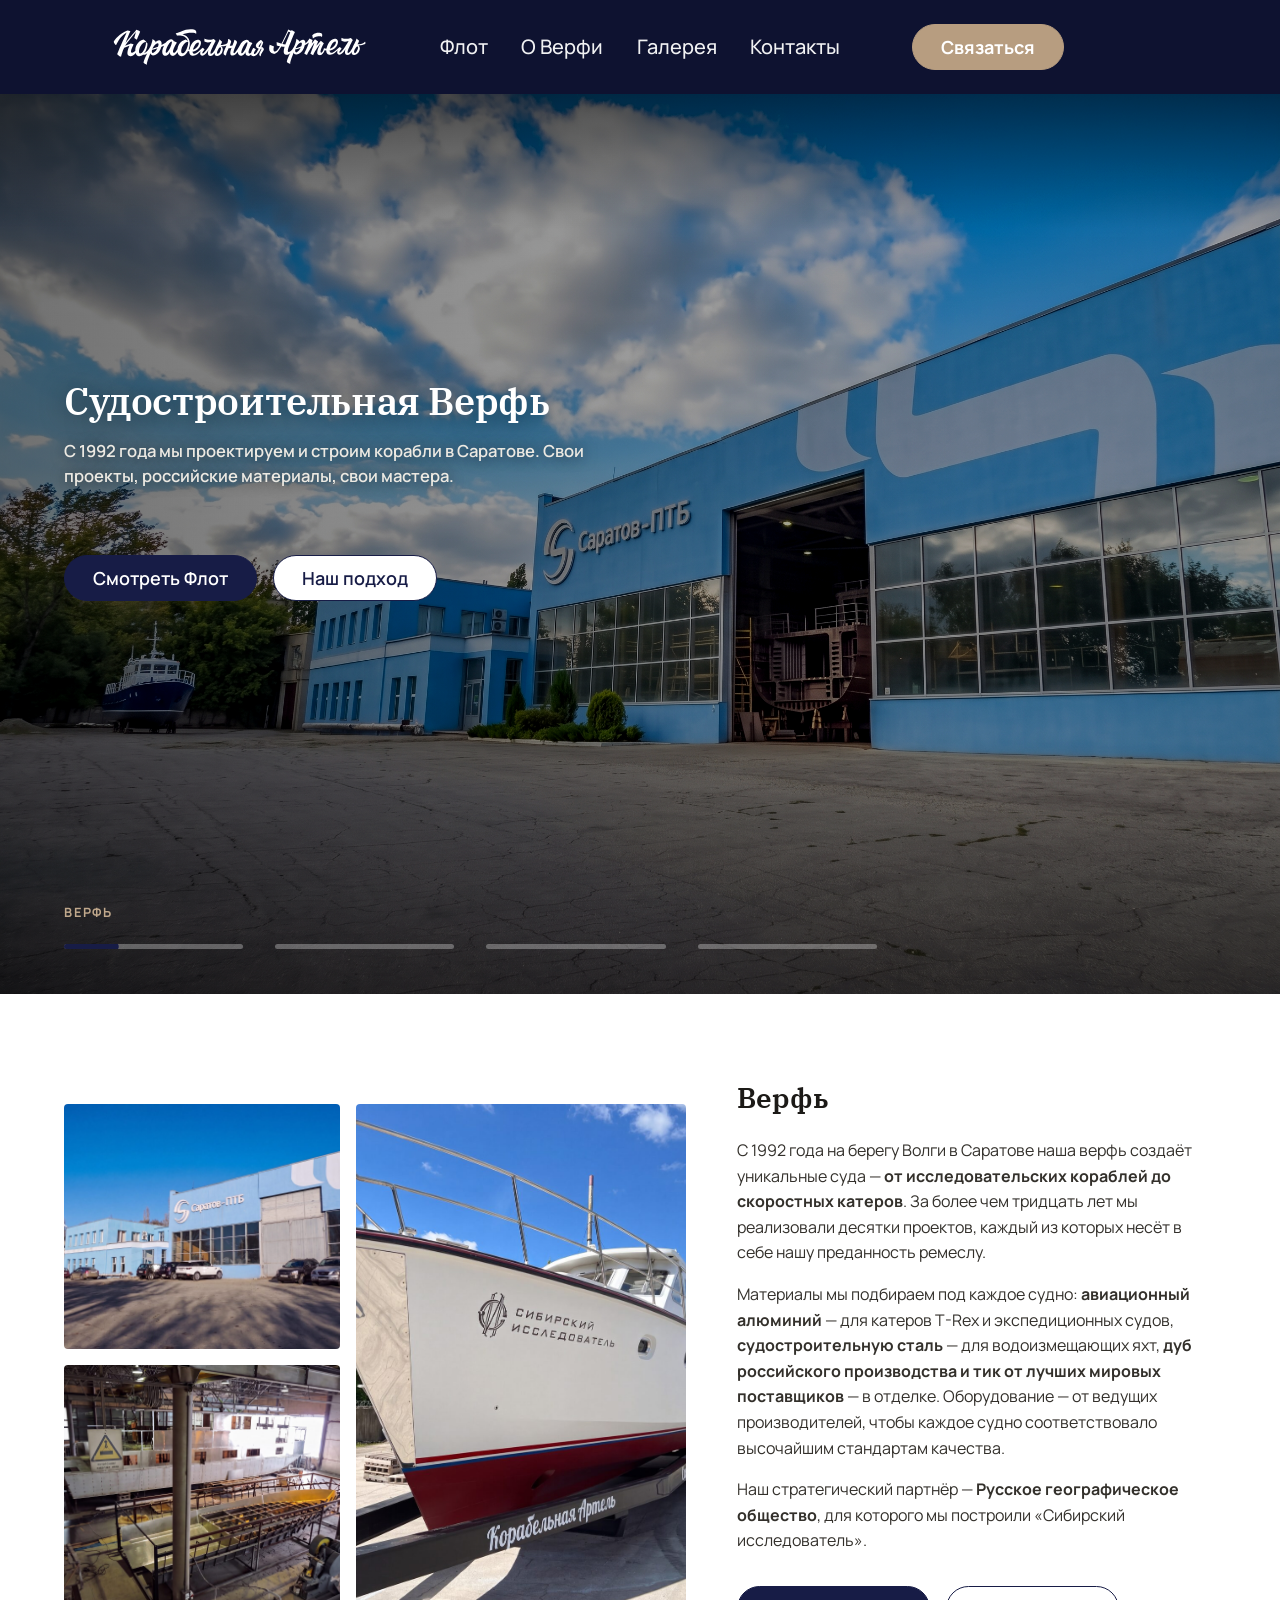
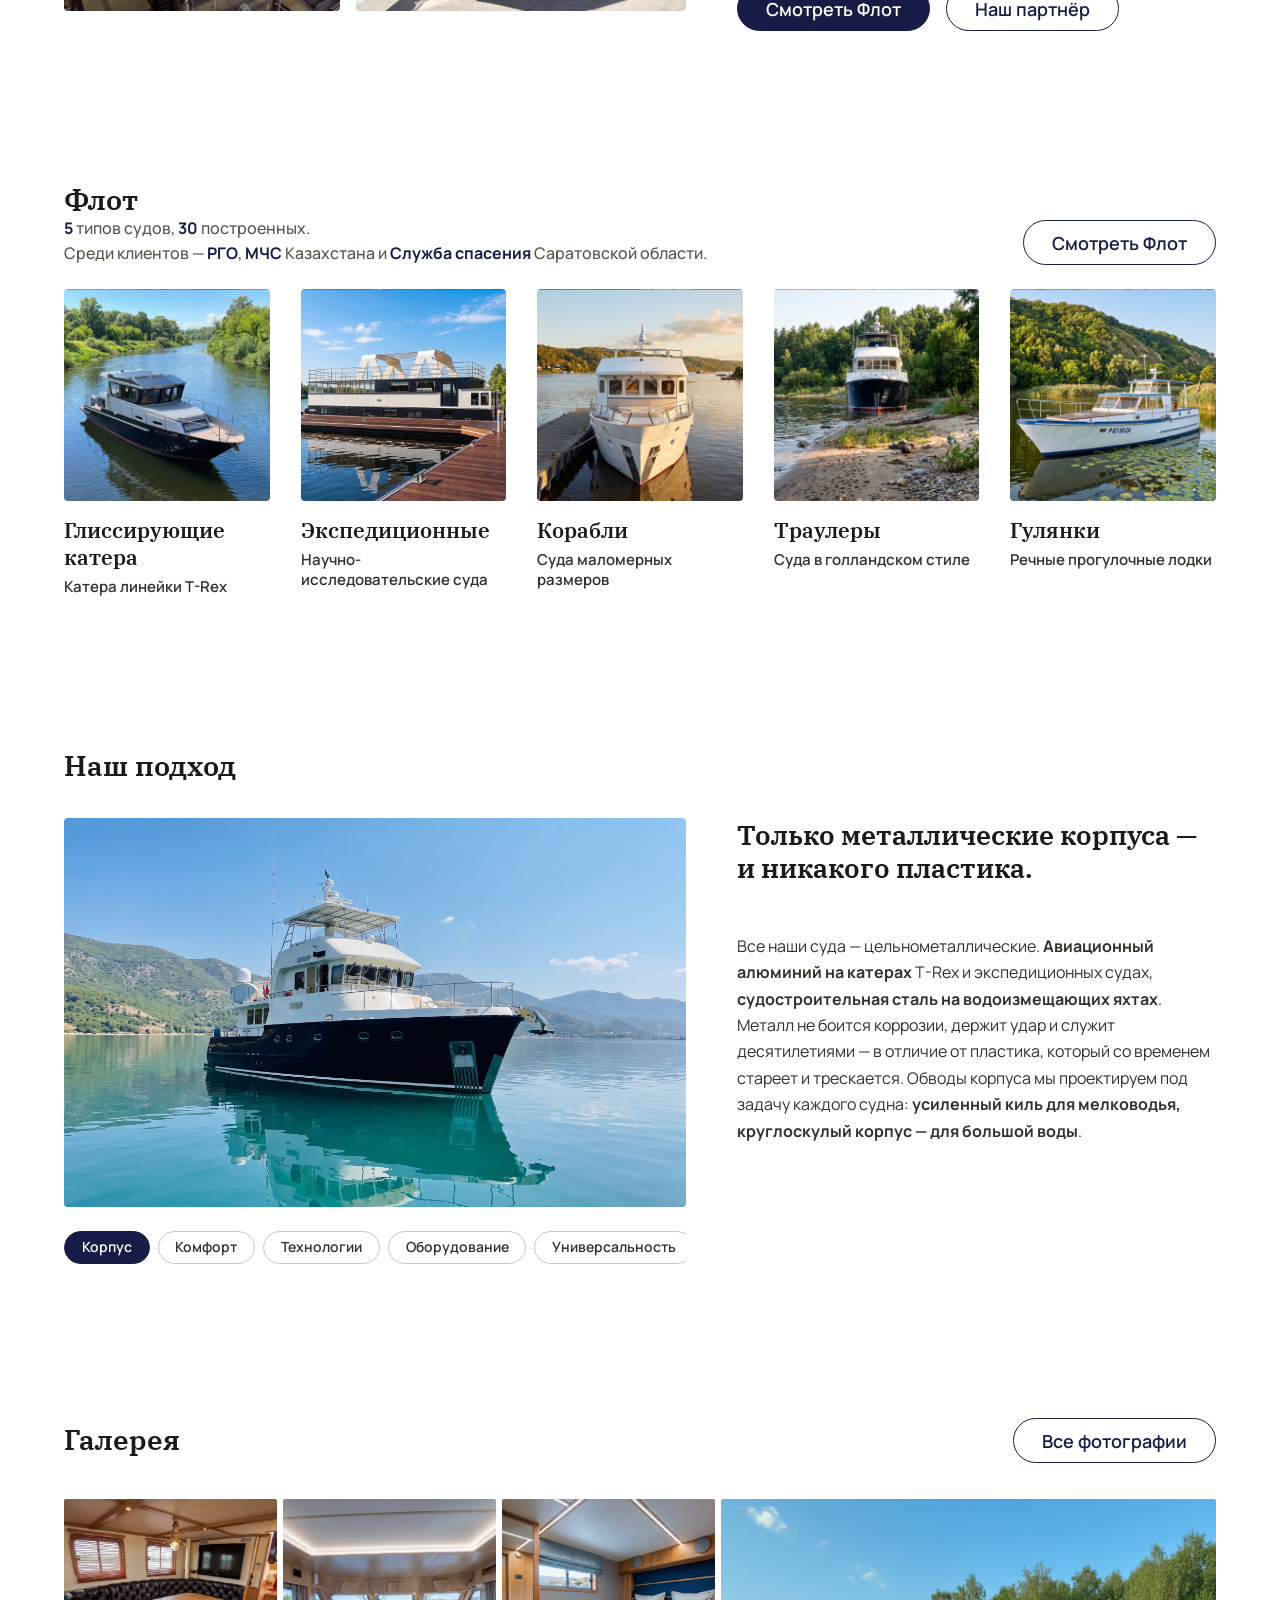
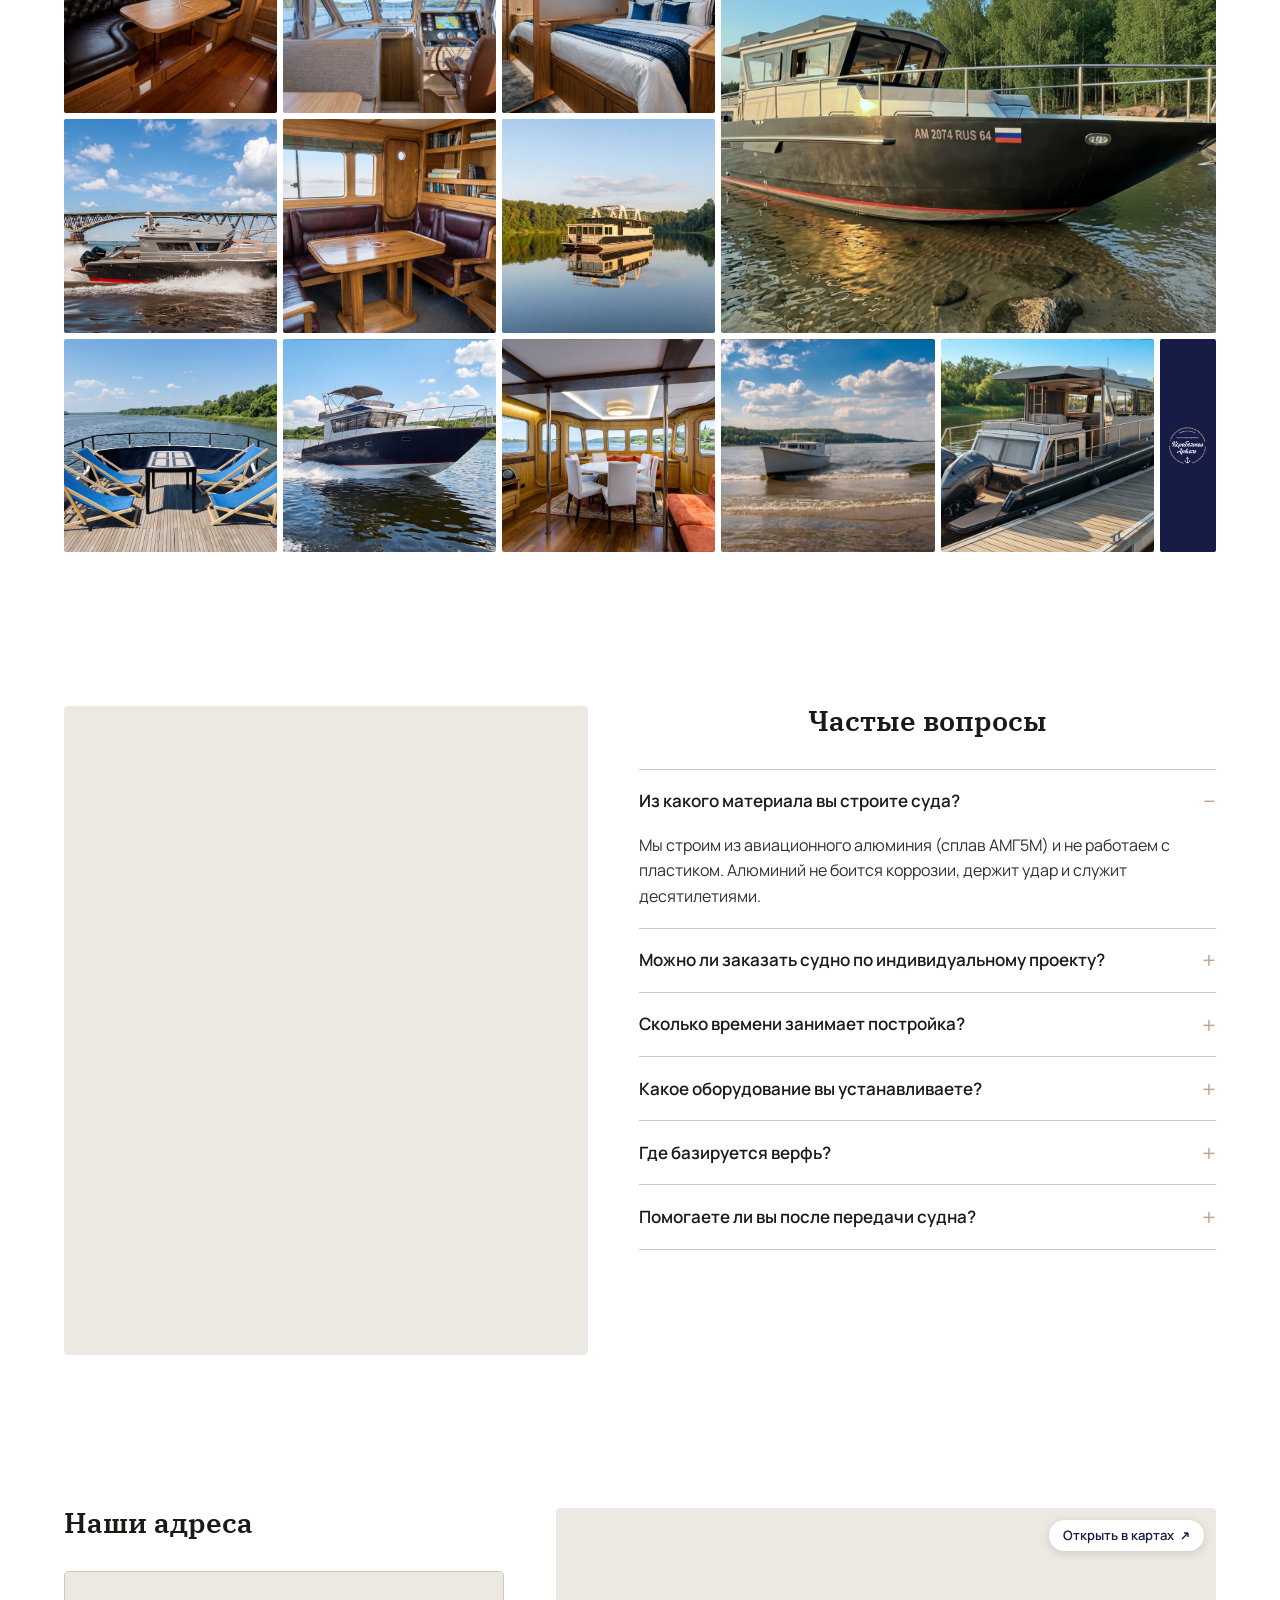
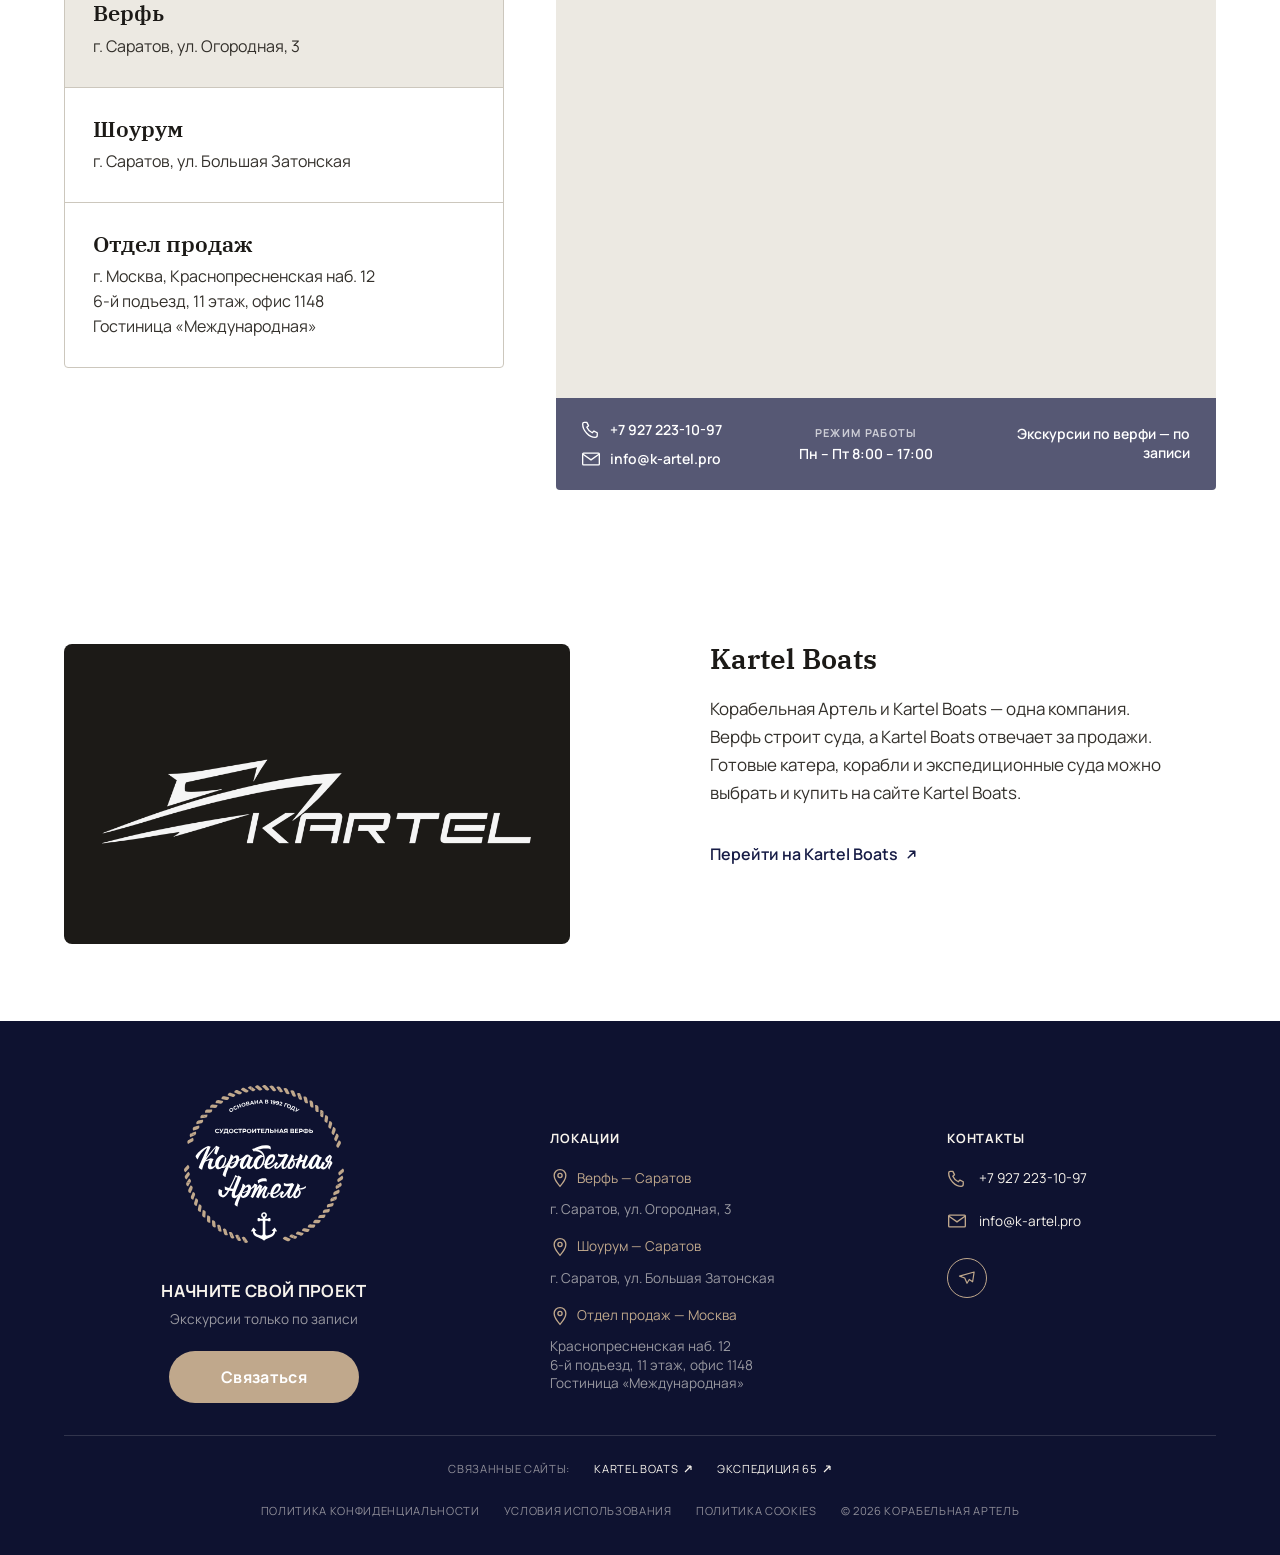
==== commit ee142a5a: "Landing: rewrite Оборудование approach panel (brands grouped by function + nav electronics) + bold l" ====
--- a/index.html
+++ b/index.html
@@ -188,7 +188,7 @@
           </div>
           <div class="approach__panel" data-panel="oborud">
             <p class="approach__lead">Только судовое оборудование мировых марок.</p>
-            <p class="approach__body">На борт мы ставим лишь проверенное оборудование от известных мировых производителей — Vetus, Osculati, Maritim, Mastervolt, Victron Energy, BlueSea, Webasto, Eberspächer, Dometic, Lewmar, Quick и других. Каждый компонент выбран так, чтобы гарантировать качество и надёжность на годы вперёд.</p>
+            <p class="approach__body">На борт идёт только проверенное судовое оборудование мировых марок. <strong>Энергетика и электрика</strong> — Mastervolt, Victron Energy, BlueSea; <strong>двигатели и системы</strong> — Vetus; <strong>климат</strong> — Webasto, Eberspächer, Dometic; <strong>палубное оснащение</strong> — Lewmar, Quick, Osculati, Maritim. <strong>Навигацию на крупных судах</strong> собирают из морских брендов: радары Garmin и Furuno, картплоттеры, вперёдсмотрящий эхолот Interphase и автопилот. Каждый компонент выбран так, чтобы служить надёжно долгие годы.</p>
           </div>
           <div class="approach__panel" data-panel="univers">
             <p class="approach__lead">От Золотого кольца до просторов Сибири.</p>
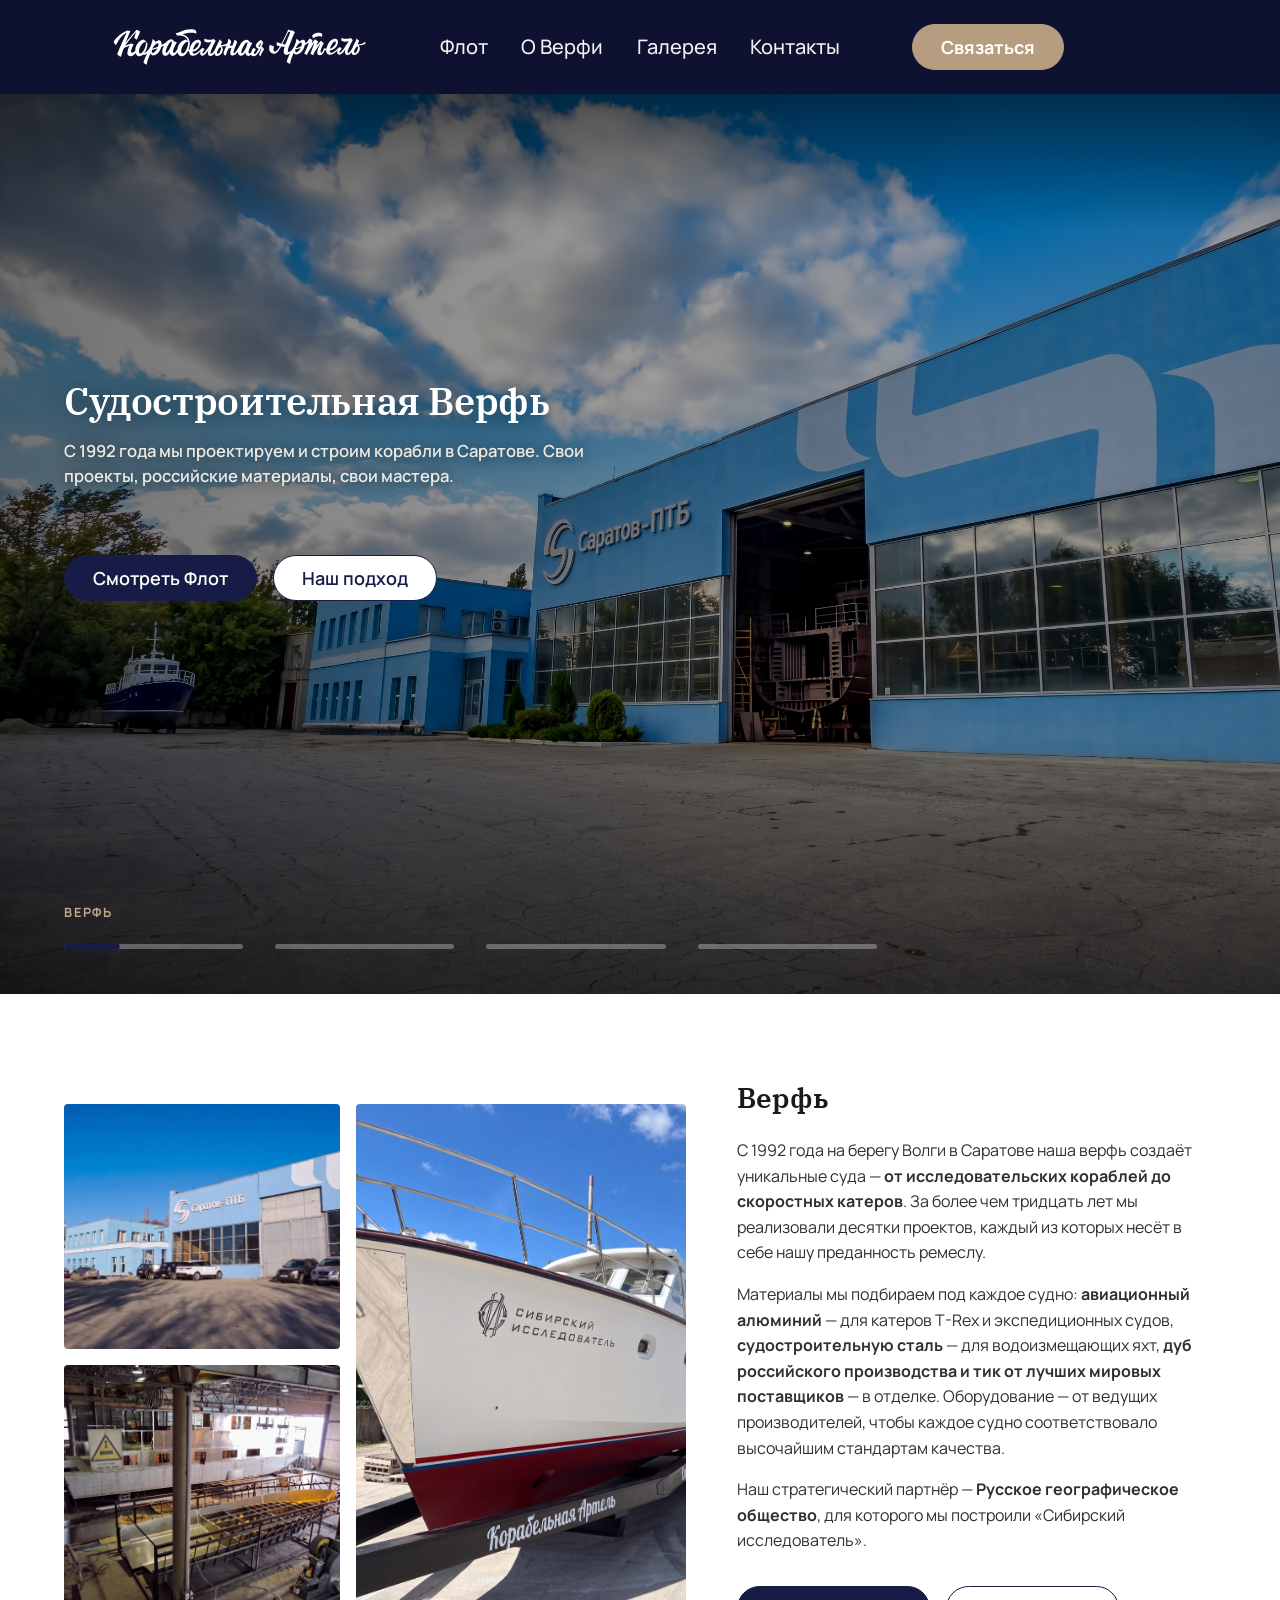
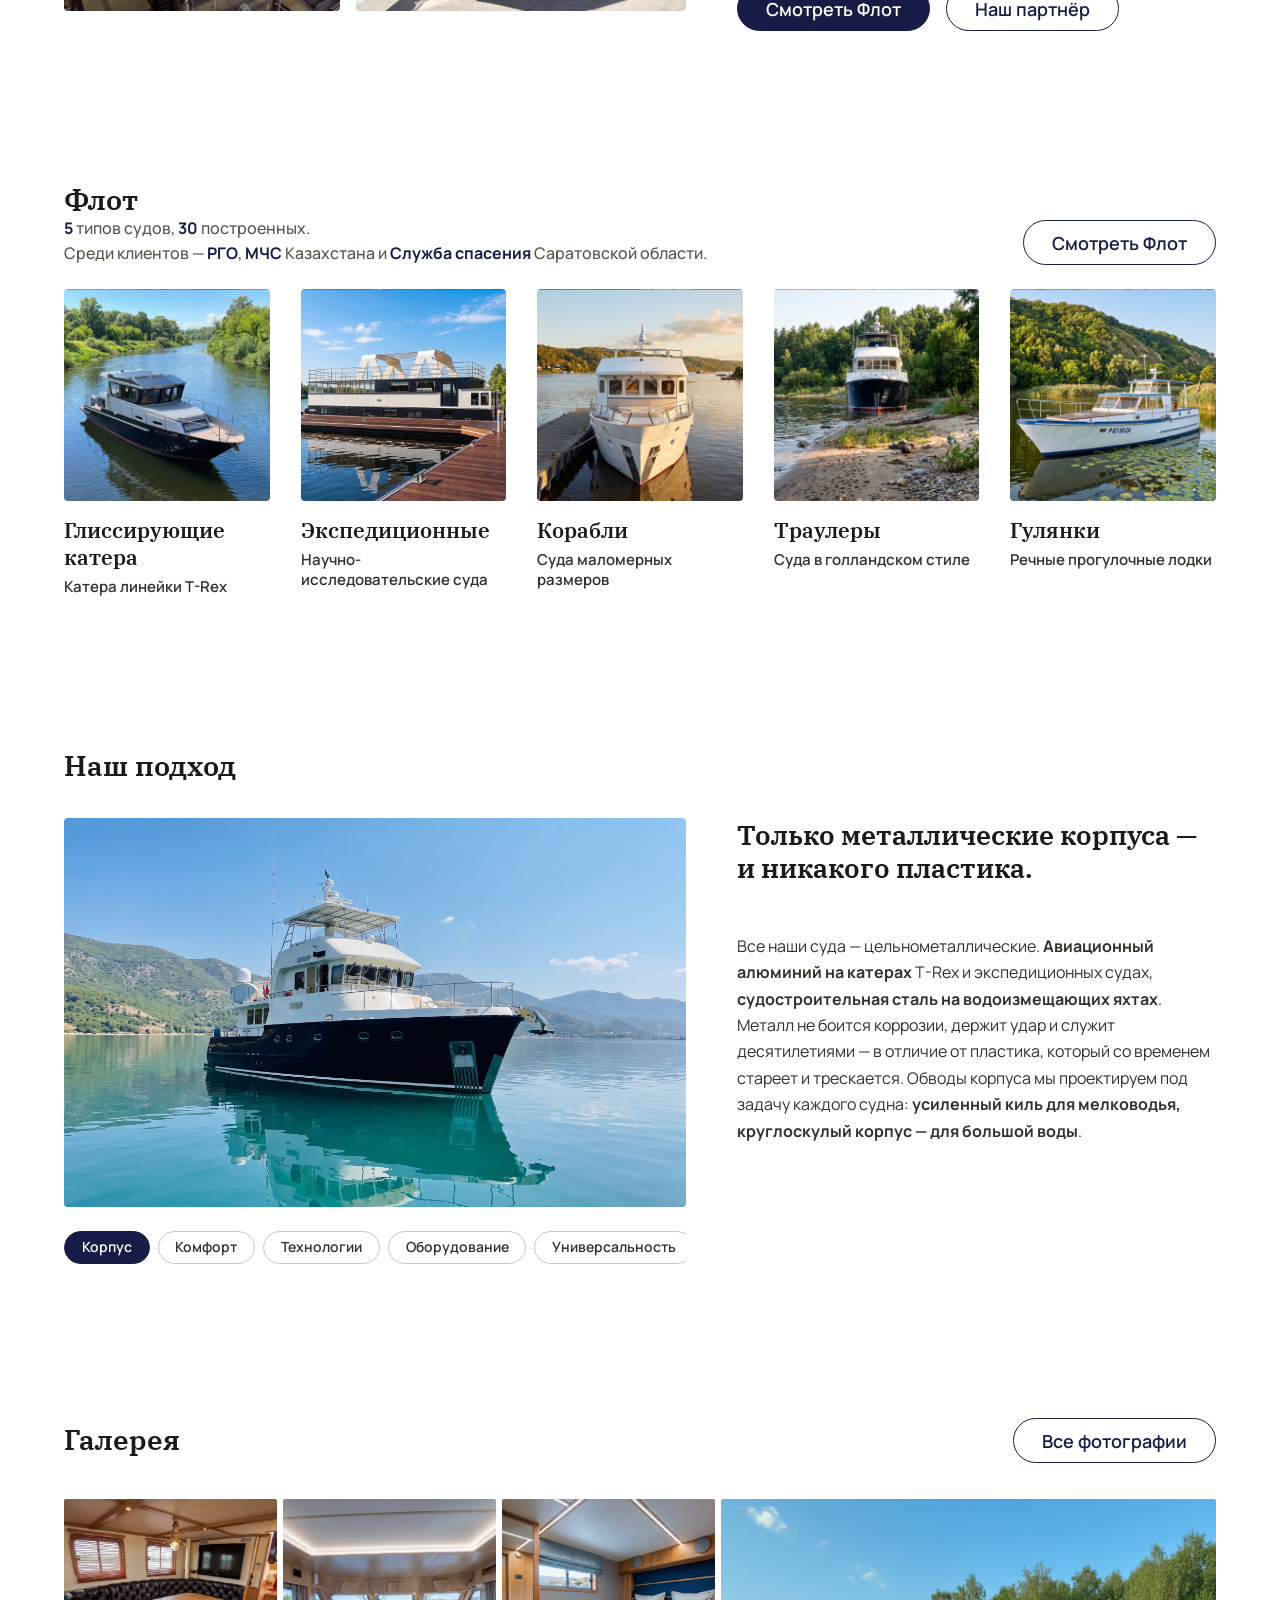
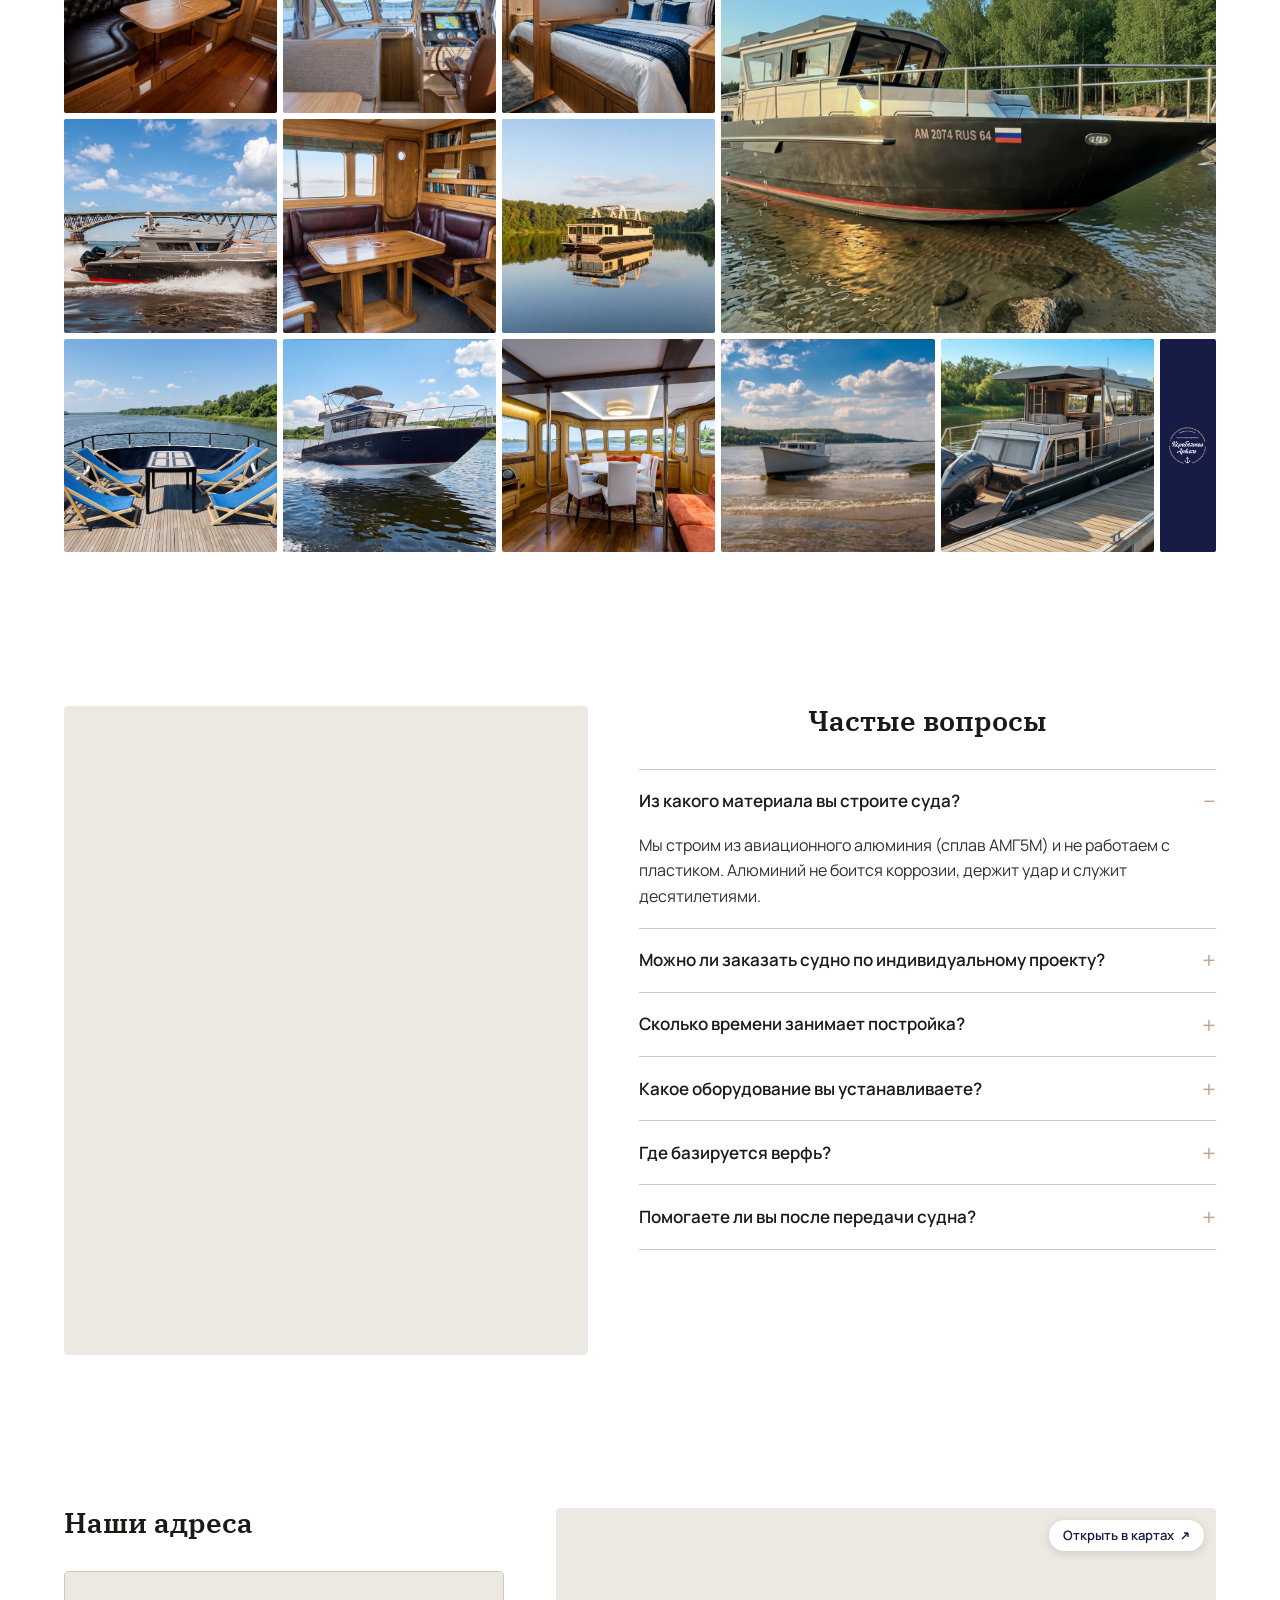
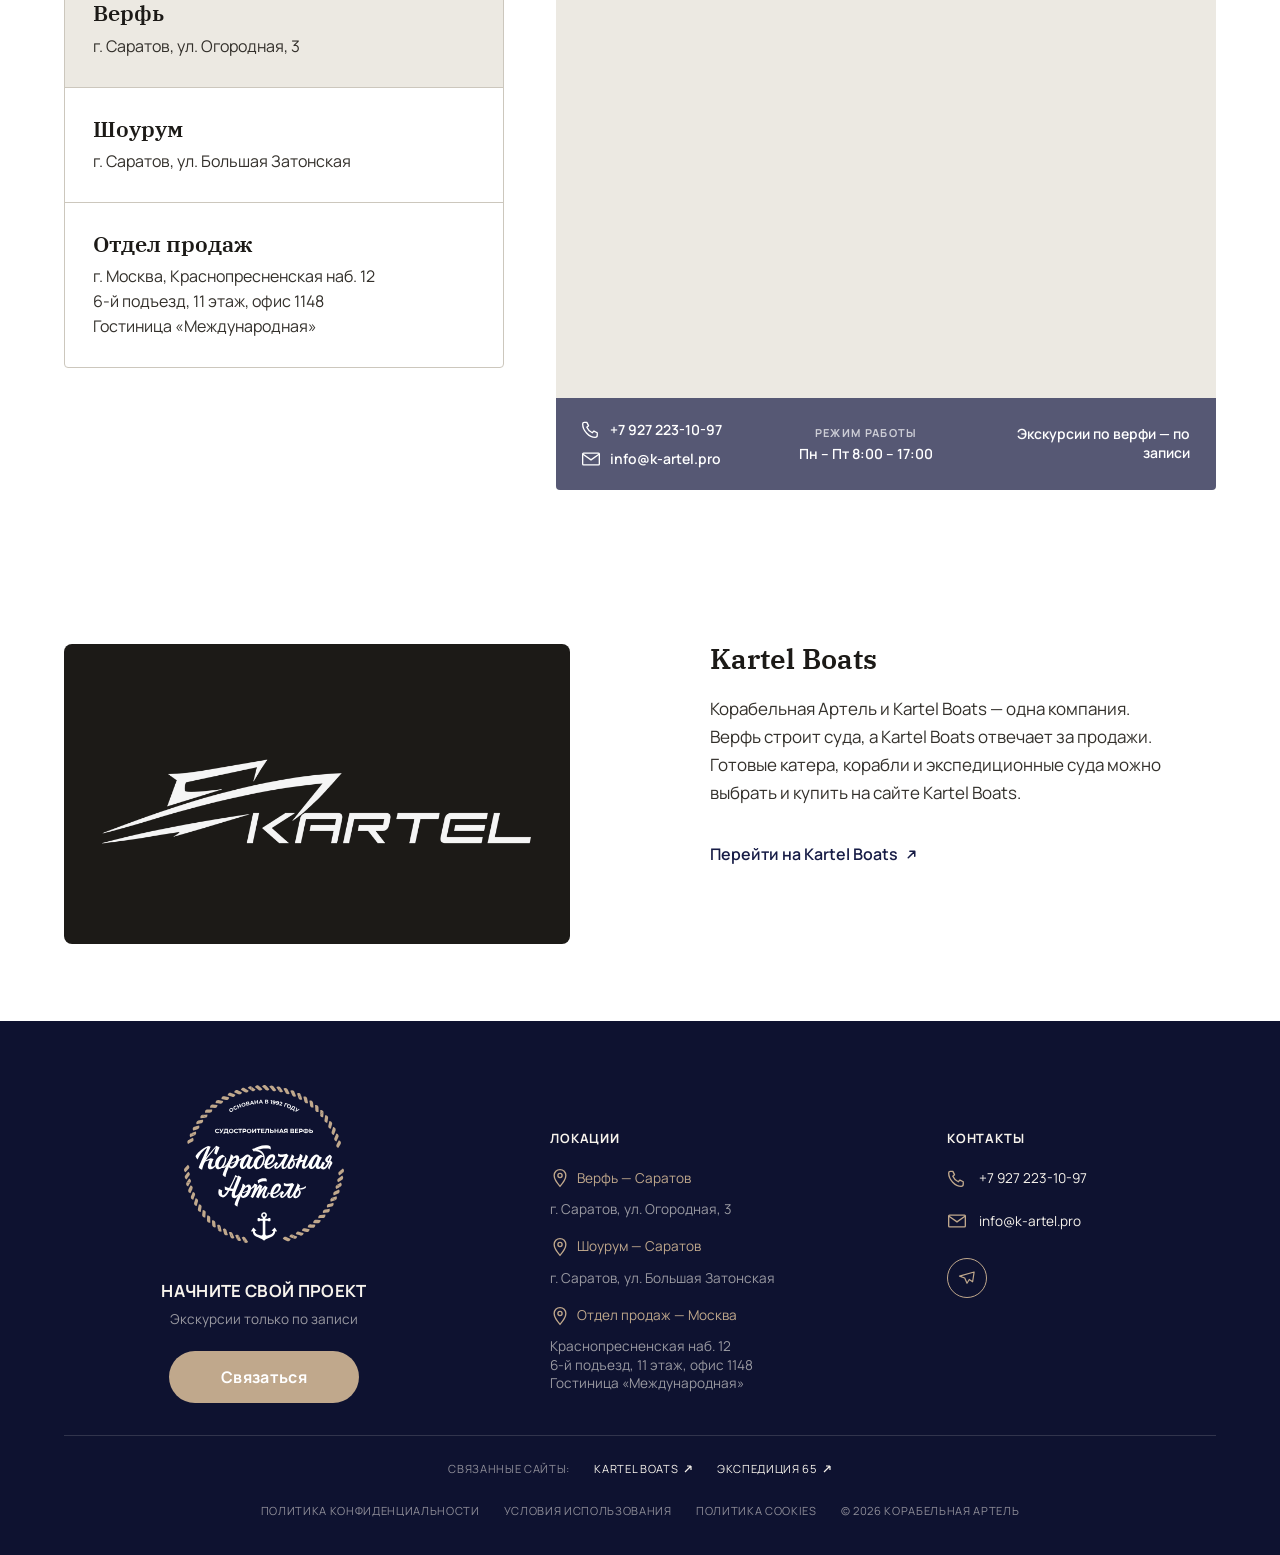
==== commit de2bdbef: "Landing: rewrite Универсальность approach panel (fleet-wide missions, size range) + bold phrases Co-" ====
--- a/index.html
+++ b/index.html
@@ -192,7 +192,7 @@
           </div>
           <div class="approach__panel" data-panel="univers">
             <p class="approach__lead">От Золотого кольца до просторов Сибири.</p>
-            <p class="approach__body">Катер рассчитан на длительные автономные путешествия — по рекам Золотого кольца или по большой воде Сибири. Три каюты вмещают до 12 человек, а продуманная планировка одинаково подходит для корпоративных выходов, семейного отдыха и рыбалки с друзьями. Один катер — под любые задачи на воде.</p>
+            <p class="approach__body">Мы строим суда под самые разные задачи — от прогулок выходного дня до долгих автономных экспедиций, размером от небольших катеров до судов <strong>почти 20 метров</strong>. Прогулочные катера одинаково хорошо подходят для семейного отдыха, рыбалки и корпоративных выходов — каюты вмещают компанию на несколько дней на воде. <strong>Чем специальнее судно, тем уже его назначение</strong>: экспедиционные корабли рассчитаны на долгие переходы вдали от берега, а отдельные проекты строятся под конкретную миссию — от водолазных до исследовательских судов. <strong>Для каждой задачи — своё судно.</strong></p>
           </div>
         </div>
       </div>
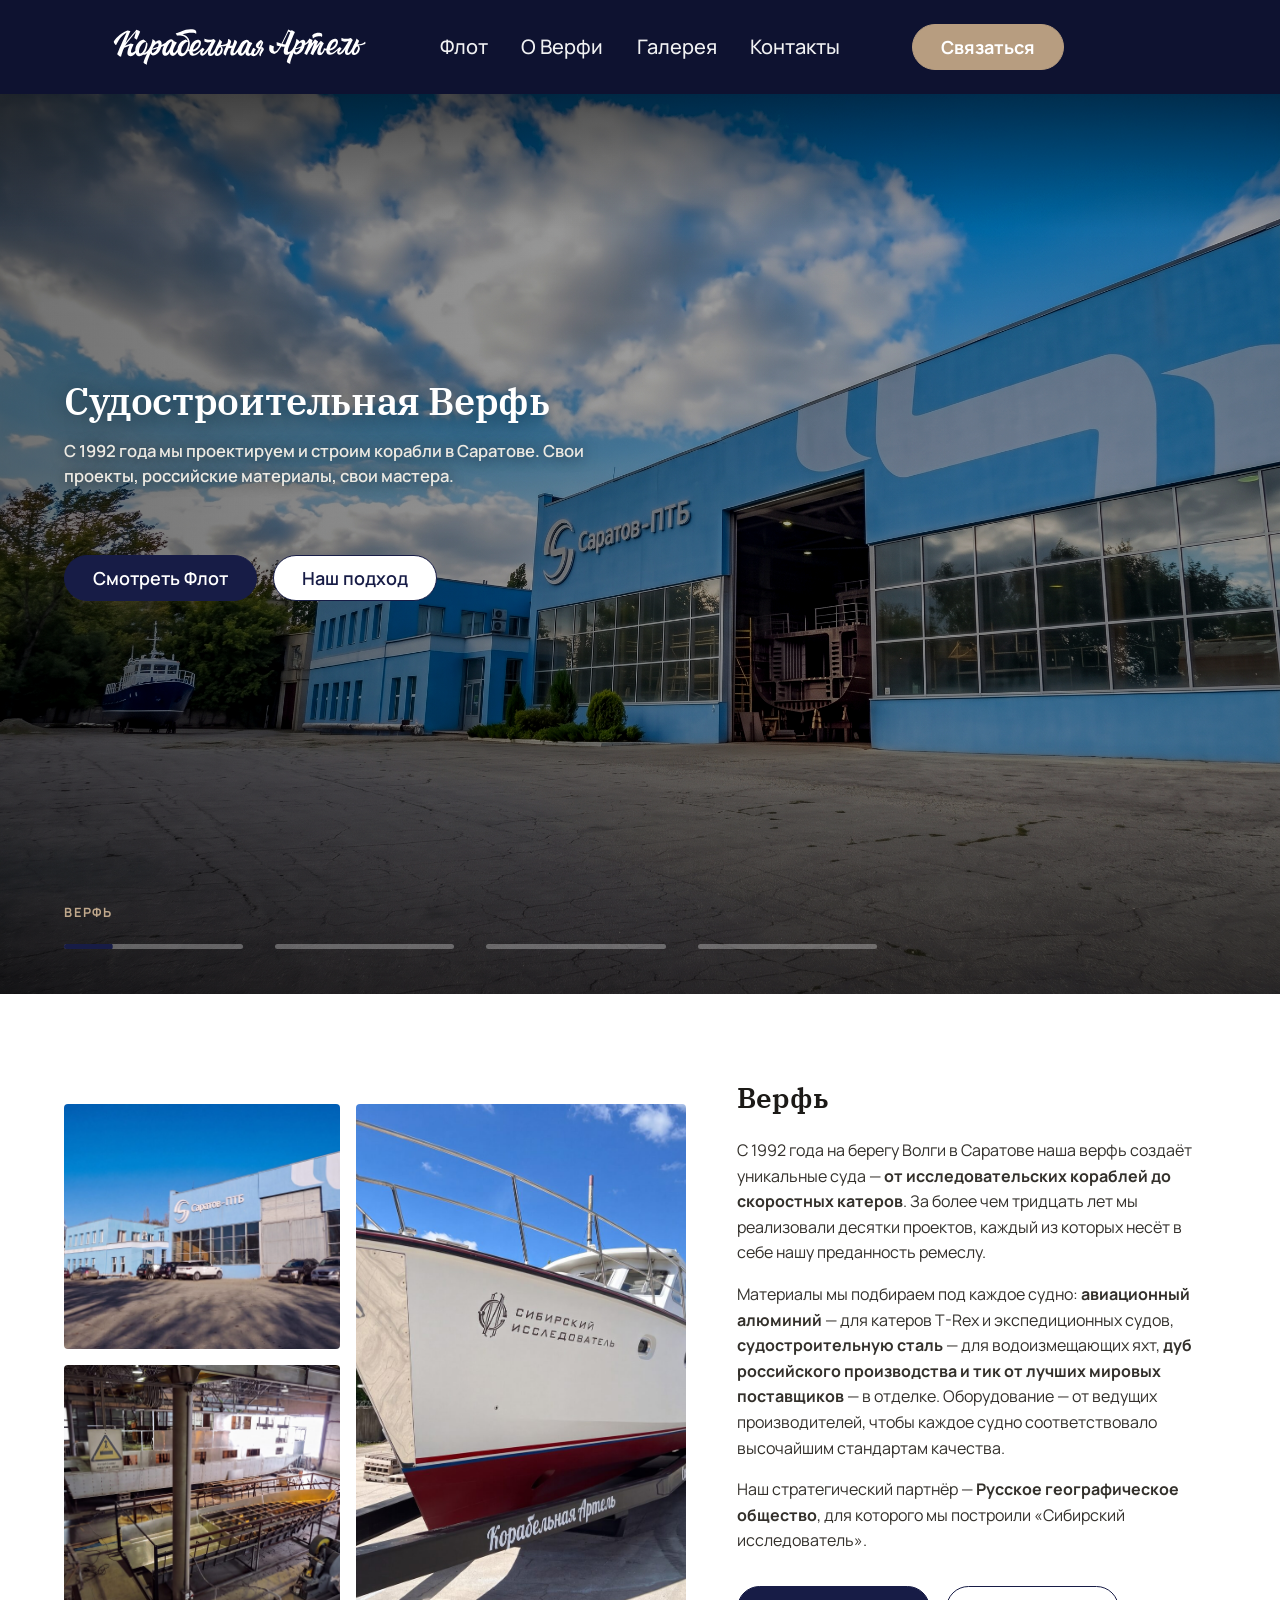
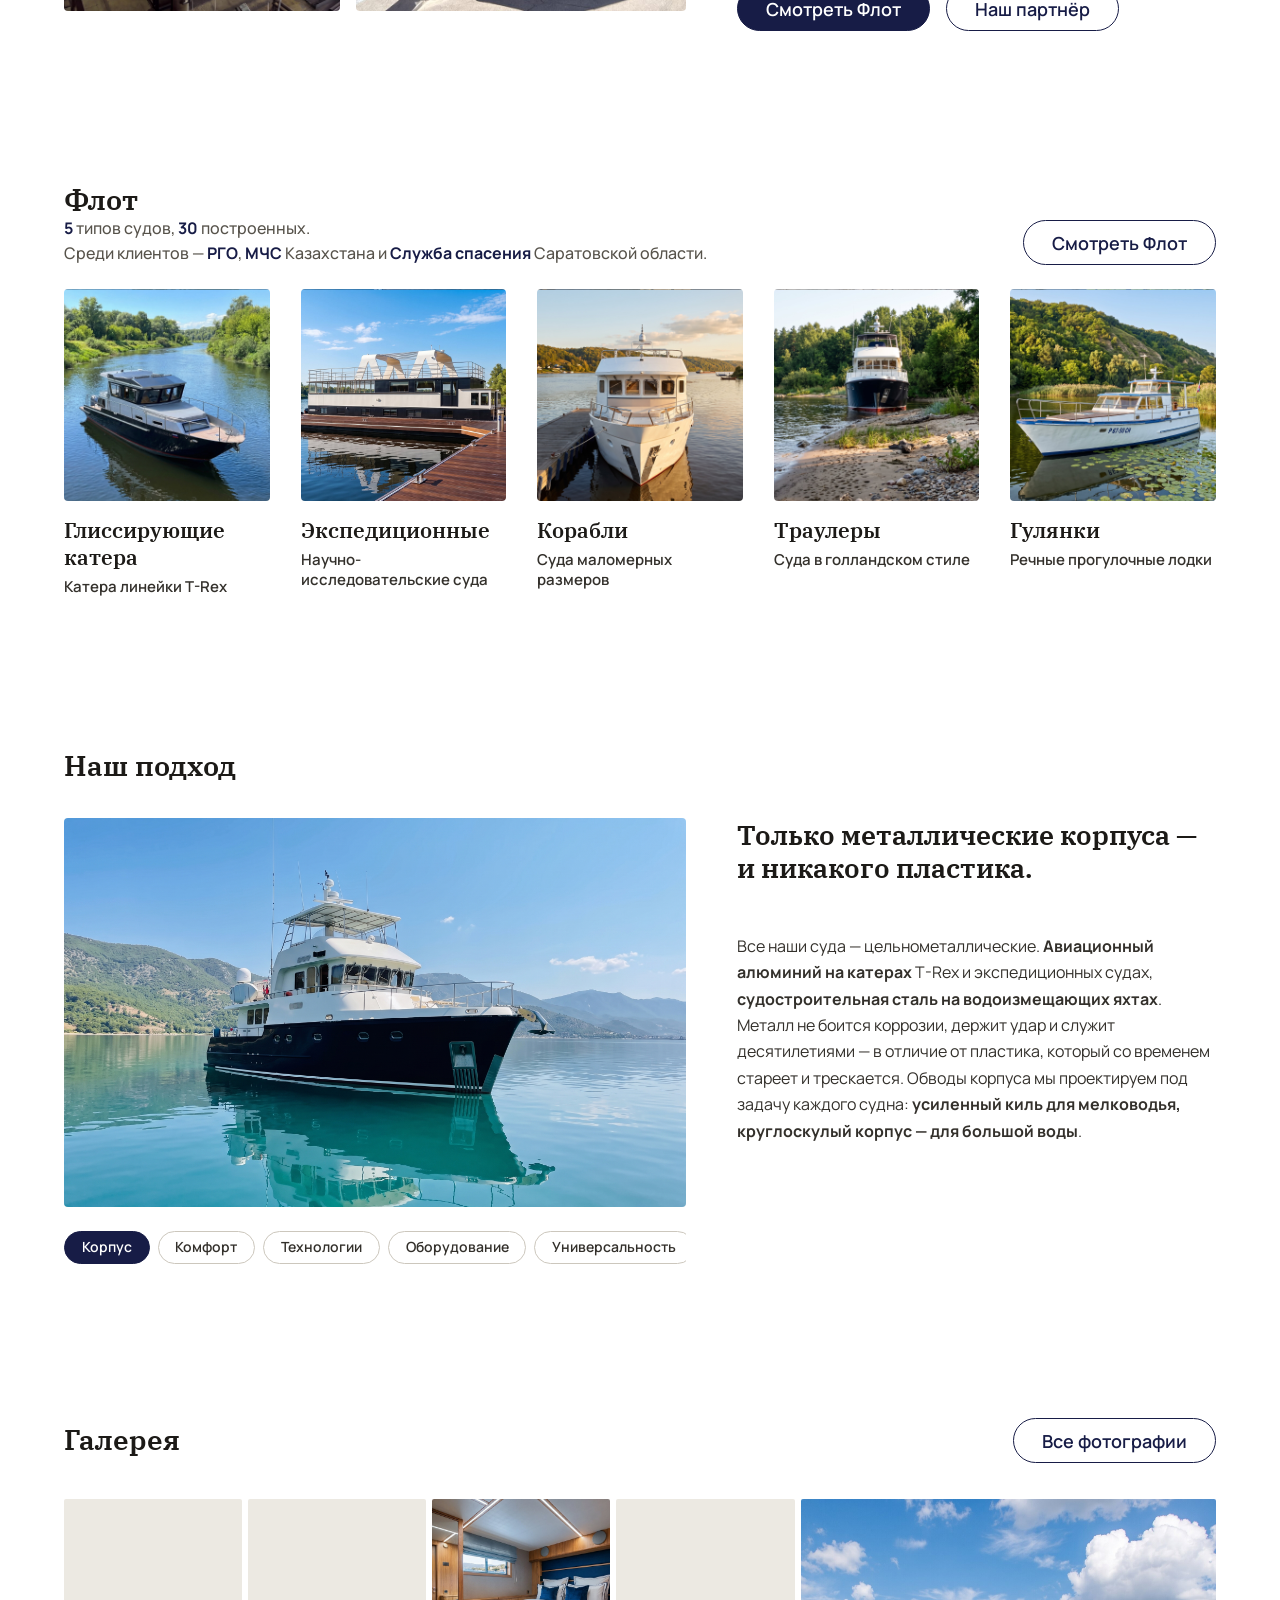
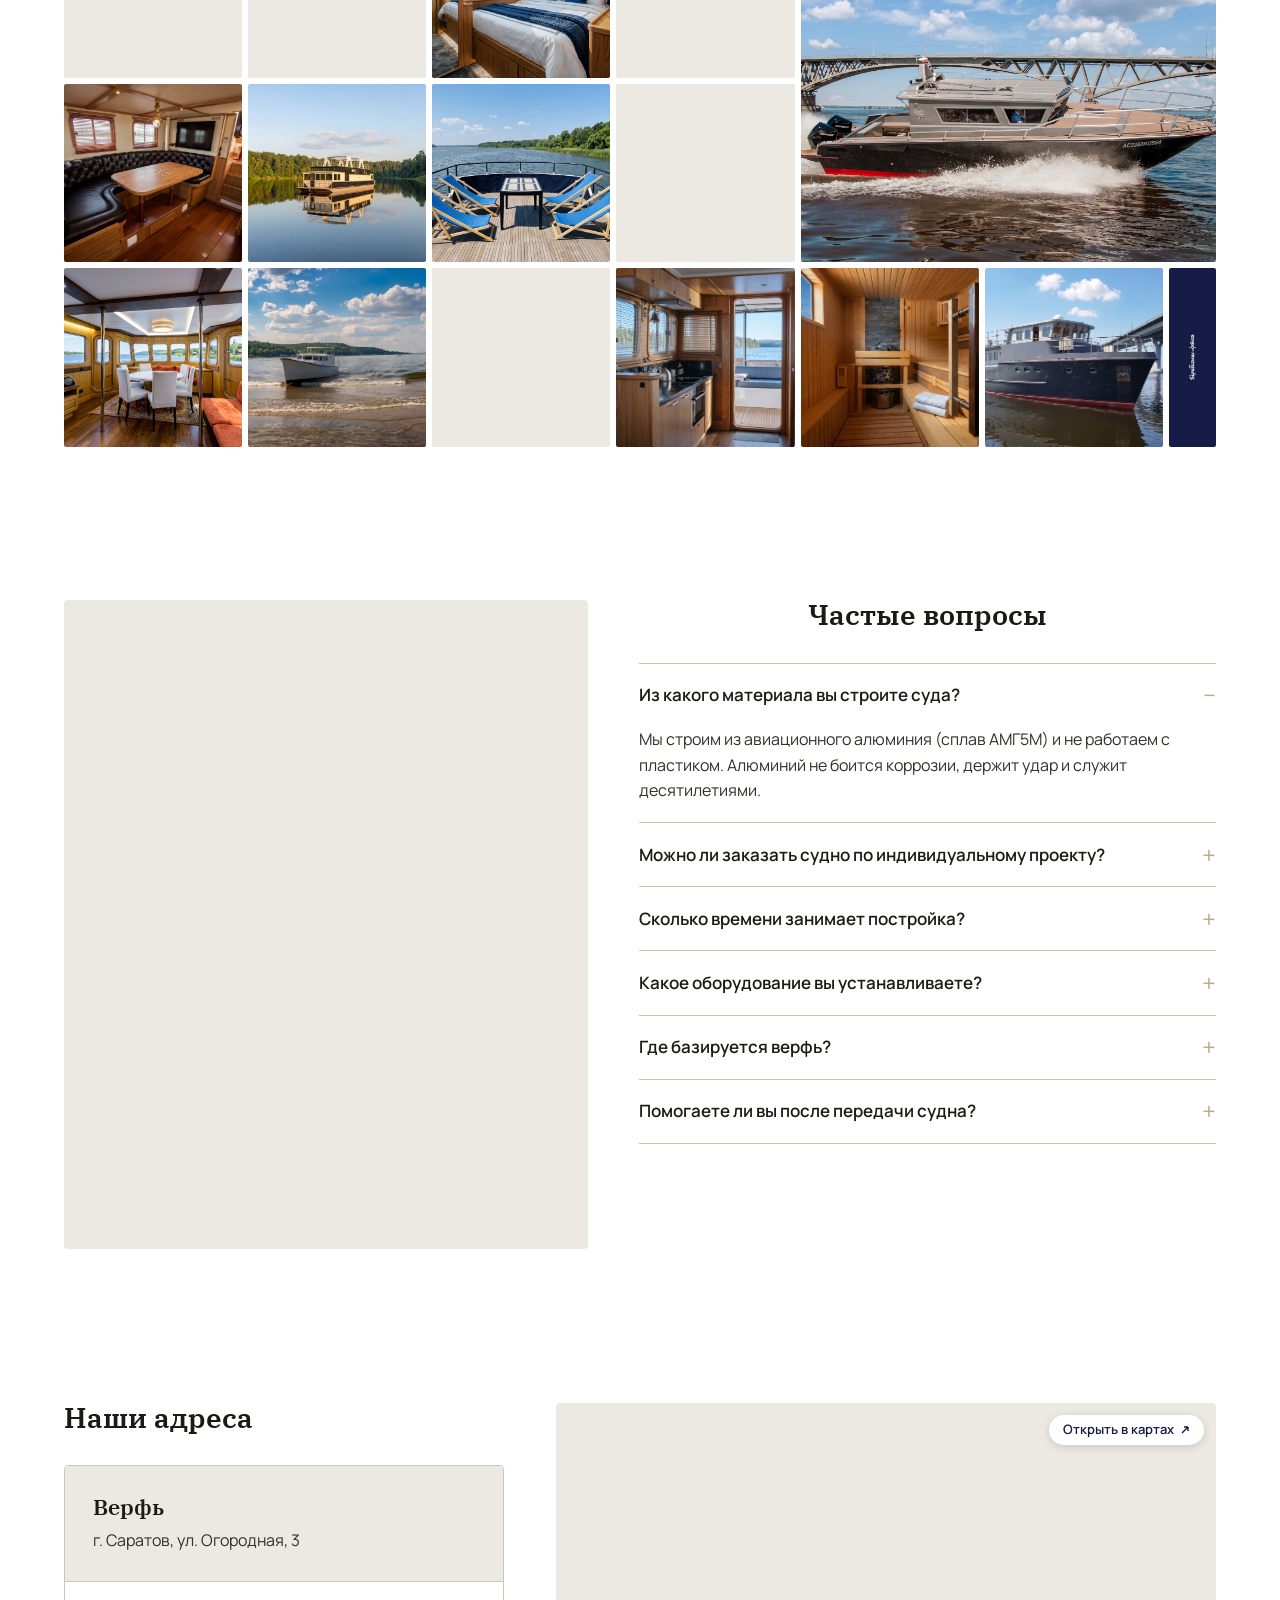
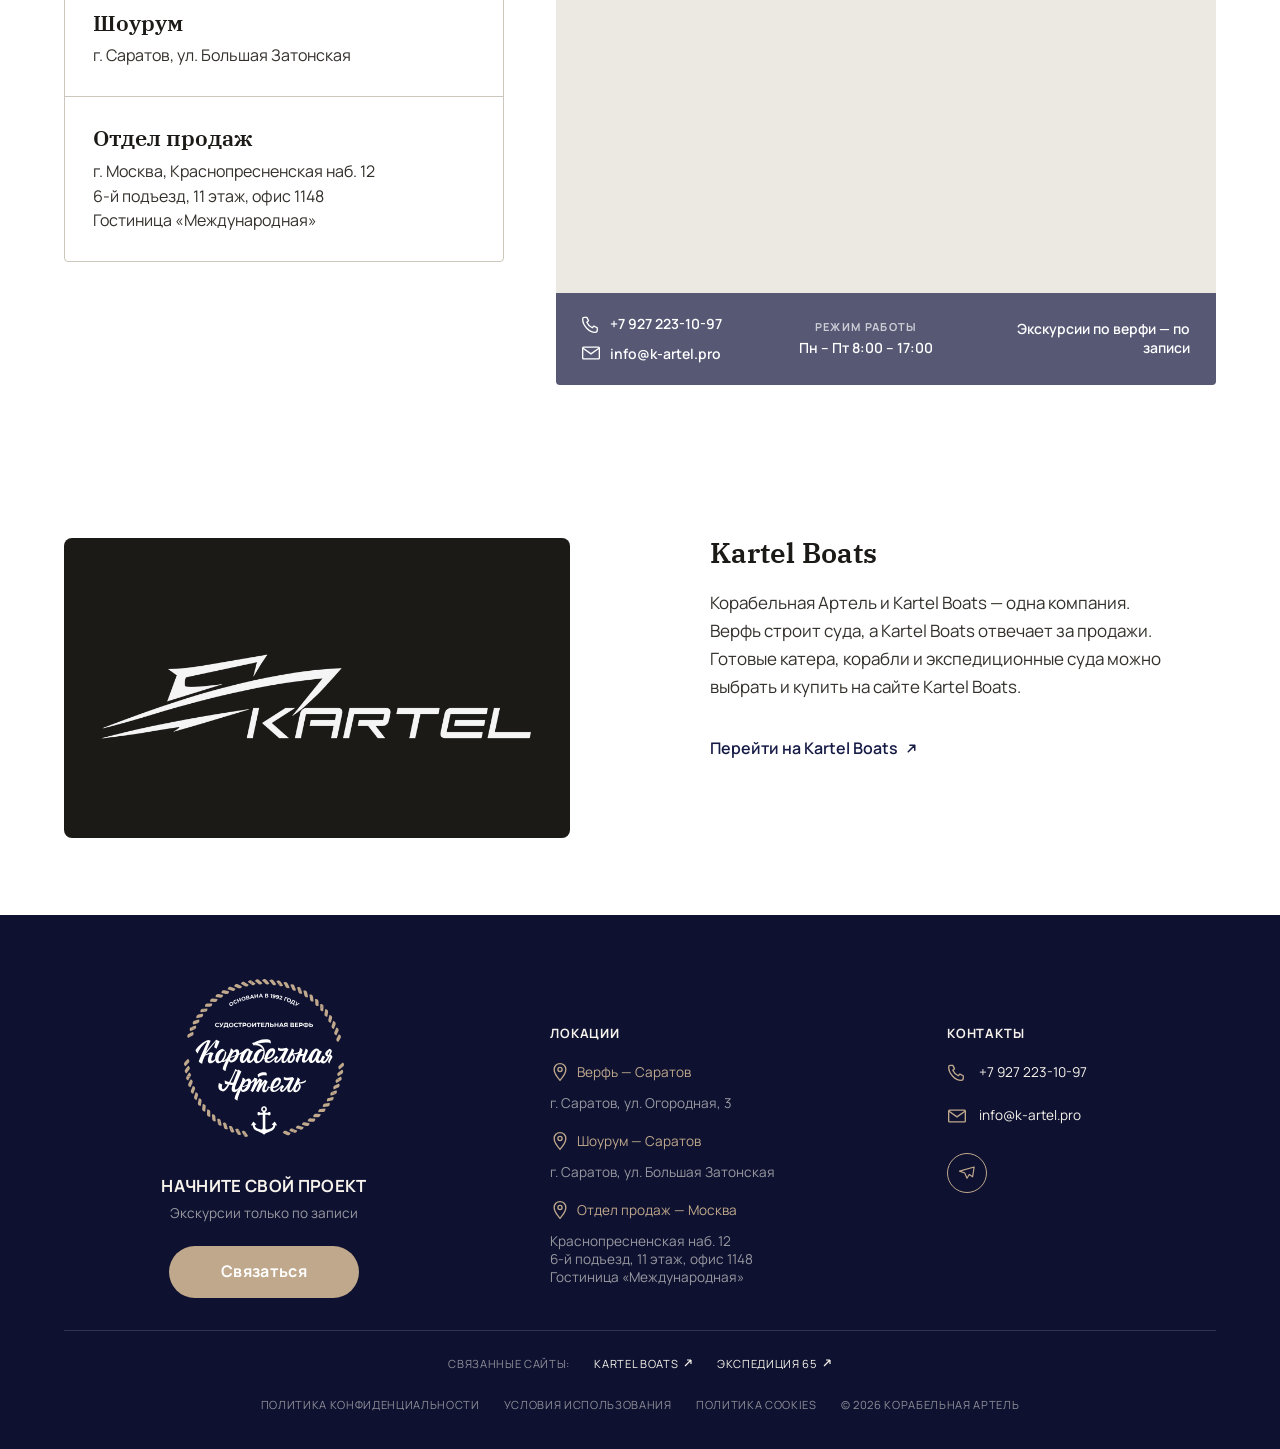
==== commit b9d9ef97: "Landing gallery: full-bleed grid matching fleet margins; new curated photos; vertical wordmark logo " ====
--- a/index.html
+++ b/index.html
@@ -8,7 +8,7 @@
 <link rel="preconnect" href="https://fonts.googleapis.com">
 <link rel="preconnect" href="https://fonts.gstatic.com" crossorigin>
 <link href="https://fonts.googleapis.com/css2?family=IBM+Plex+Serif:wght@400;500;600&family=Manrope:wght@400;500;600;700&display=swap" rel="stylesheet">
-<link rel="stylesheet" href="css/styles.css?v=304">
+<link rel="stylesheet" href="css/styles.css?v=308">
 </head>
 <body>
 
@@ -207,19 +207,22 @@
         <a class="btn btn--secondary" href="gallery.html">Все фотографии</a>
       </div>
       <div class="gallery__grid">
-        <div class="gallery__cell gallery__big" data-name="T-Rex 44 CR" style="background-image:url('assets/img/trex44cr-beach.jpg')"></div>
+        <div class="gallery__cell gallery__big" data-name="T-Rex 40" style="background-image:url('assets/img/trex40-3.jpg');background-position:70% center"></div>
+        <div class="gallery__cell" data-name="" style="background-image:url('assets/img/gallery-salon-lux.jpg')"></div>
+        <div class="gallery__cell" data-name="T-Rex 44 CR" style="background-image:url('assets/img/trex44cr-salon-sunset.jpg')"></div>
+        <div class="gallery__cell" data-name="Expedition 65 Lux" style="background-image:url('assets/img/exp65lux-i1.jpg')"></div>
+        <div class="gallery__cell" data-name="T-Rex 44 Fly" style="background-image:url('assets/img/trex44fly-calm-bay.jpg')"></div>
         <div class="gallery__cell" data-name="Русич" style="background-image:url('assets/img/rusich-i1.jpg')"></div>
-        <div class="gallery__cell" data-name="Сибирский исследователь" style="background-image:url('assets/img/sibirsky-i1.jpg')"></div>
-        <div class="gallery__cell" data-name="Expedition 65 Lux" style="background-image:url('assets/img/exp65lux-i1.jpg')"></div>
-        <div class="gallery__cell" data-name="T-Rex 40" style="background-image:url('assets/img/trex40-3.jpg')"></div>
-        <div class="gallery__cell" data-name="Мара" style="background-image:url('assets/img/mara-i1.jpg')"></div>
         <div class="gallery__cell" data-name="Expedition 65 Lux" style="background-image:url('assets/img/exp65lux-2.jpg')"></div>
         <div class="gallery__cell" data-name="Касатка" style="background-image:url('assets/img/kasatka-i1.jpg')"></div>
-        <div class="gallery__cell" data-name="T-Rex 44 Fly" style="background-image:url('assets/img/trex44fly-3.jpg')"></div>
+        <div class="gallery__cell" data-name="Natali SRT" style="background-image:url('assets/img/natali-srt-bay.jpg');background-position:68% center"></div>
         <div class="gallery__cell" data-name="Natali SRT" style="background-image:url('assets/img/natali-i1.jpg')"></div>
         <div class="gallery__cell" data-name="Гулянка №3" style="background-image:url('assets/img/gulyanka3.jpg')"></div>
-        <div class="gallery__cell" data-name="T-Rex 44 CR" style="background-image:url('assets/img/trex44cr-dock.jpg')"></div>
-        <div class="gallery__logo"><img src="assets/logo/seal-white.svg" alt="Корабельная артель"></div>
+        <div class="gallery__cell" data-name="Сапфир" style="background-image:url('assets/img/saphir-stern.jpg')"></div>
+        <div class="gallery__cell" data-name="" style="background-image:url('assets/img/gallery-galley-wood.jpg')"></div>
+        <div class="gallery__cell" data-name="Expedition 65 Lux" style="background-image:url('assets/img/exp65lux-sauna.jpg')"></div>
+        <div class="gallery__cell" data-name="" style="background-image:url('assets/img/gallery-trawler-bridge.jpg')"></div>
+        <div class="gallery__logo"><img src="assets/logo/wordmark-white.svg" alt="Корабельная артель"></div>
       </div>
     </div>
   </section>
--- a/css/styles.css
+++ b/css/styles.css
@@ -309,7 +309,7 @@
    ГАЛЕРЕЯ  (masonry grid — 6 col, last col narrow logo strip)
    ============================================================ */
 .gallery{padding:clamp(3rem,6vw,5rem) 0}
-.gallery__inner{max-width:var(--maxw);margin:0 auto;padding:0 var(--gutter)}
+.gallery__inner{padding:0 var(--gutter)}
 .gallery__head{
   display:flex;justify-content:space-between;align-items:center;gap:1rem;
   margin-bottom:clamp(1.5rem,3vw,2.25rem);
@@ -320,25 +320,25 @@
 }
 .gallery__grid{
   display:grid;
-  grid-template-columns:repeat(5,1fr) 0.264fr;
+  grid-template-columns:repeat(6,1fr) 0.264fr;
   grid-template-rows:repeat(3,1fr);
   grid-auto-flow:dense;
   gap:6px;
-  aspect-ratio:1341 / 760;
+  aspect-ratio:1600 / 760;
 }
 .gallery__cell{
   width:100%;height:100%;object-fit:cover;display:block;border-radius:2px;
   background:var(--grey-100);background-size:cover;background-position:center;
-  cursor:pointer;overflow:hidden;transition:transform .3s ease,filter .3s ease;
-}
-.gallery__cell:hover{filter:brightness(1.06)}
+  overflow:hidden;
+}
 .gallery__cell:focus-visible{outline:2px solid var(--brass);outline-offset:2px}
-.gallery__big{grid-column:4 / 7;grid-row:1 / 3}
+.gallery__big{grid-column:5 / 8;grid-row:1 / 3}
 .gallery__logo{
-  grid-column:6;grid-row:3;border-radius:2px;background:var(--navy);
+  grid-column:7;grid-row:3;border-radius:2px;background:var(--navy);
   display:flex;align-items:center;justify-content:center;
 }
-.gallery__logo img{width:auto;height:56%;max-width:66%}
+.gallery__logo{overflow:hidden}
+.gallery__logo img{width:clamp(120px,13vw,200px);height:auto;max-width:none;transform:rotate(270deg)}
 
 /* Lightbox — full-size gallery viewer */
 .lightbox{
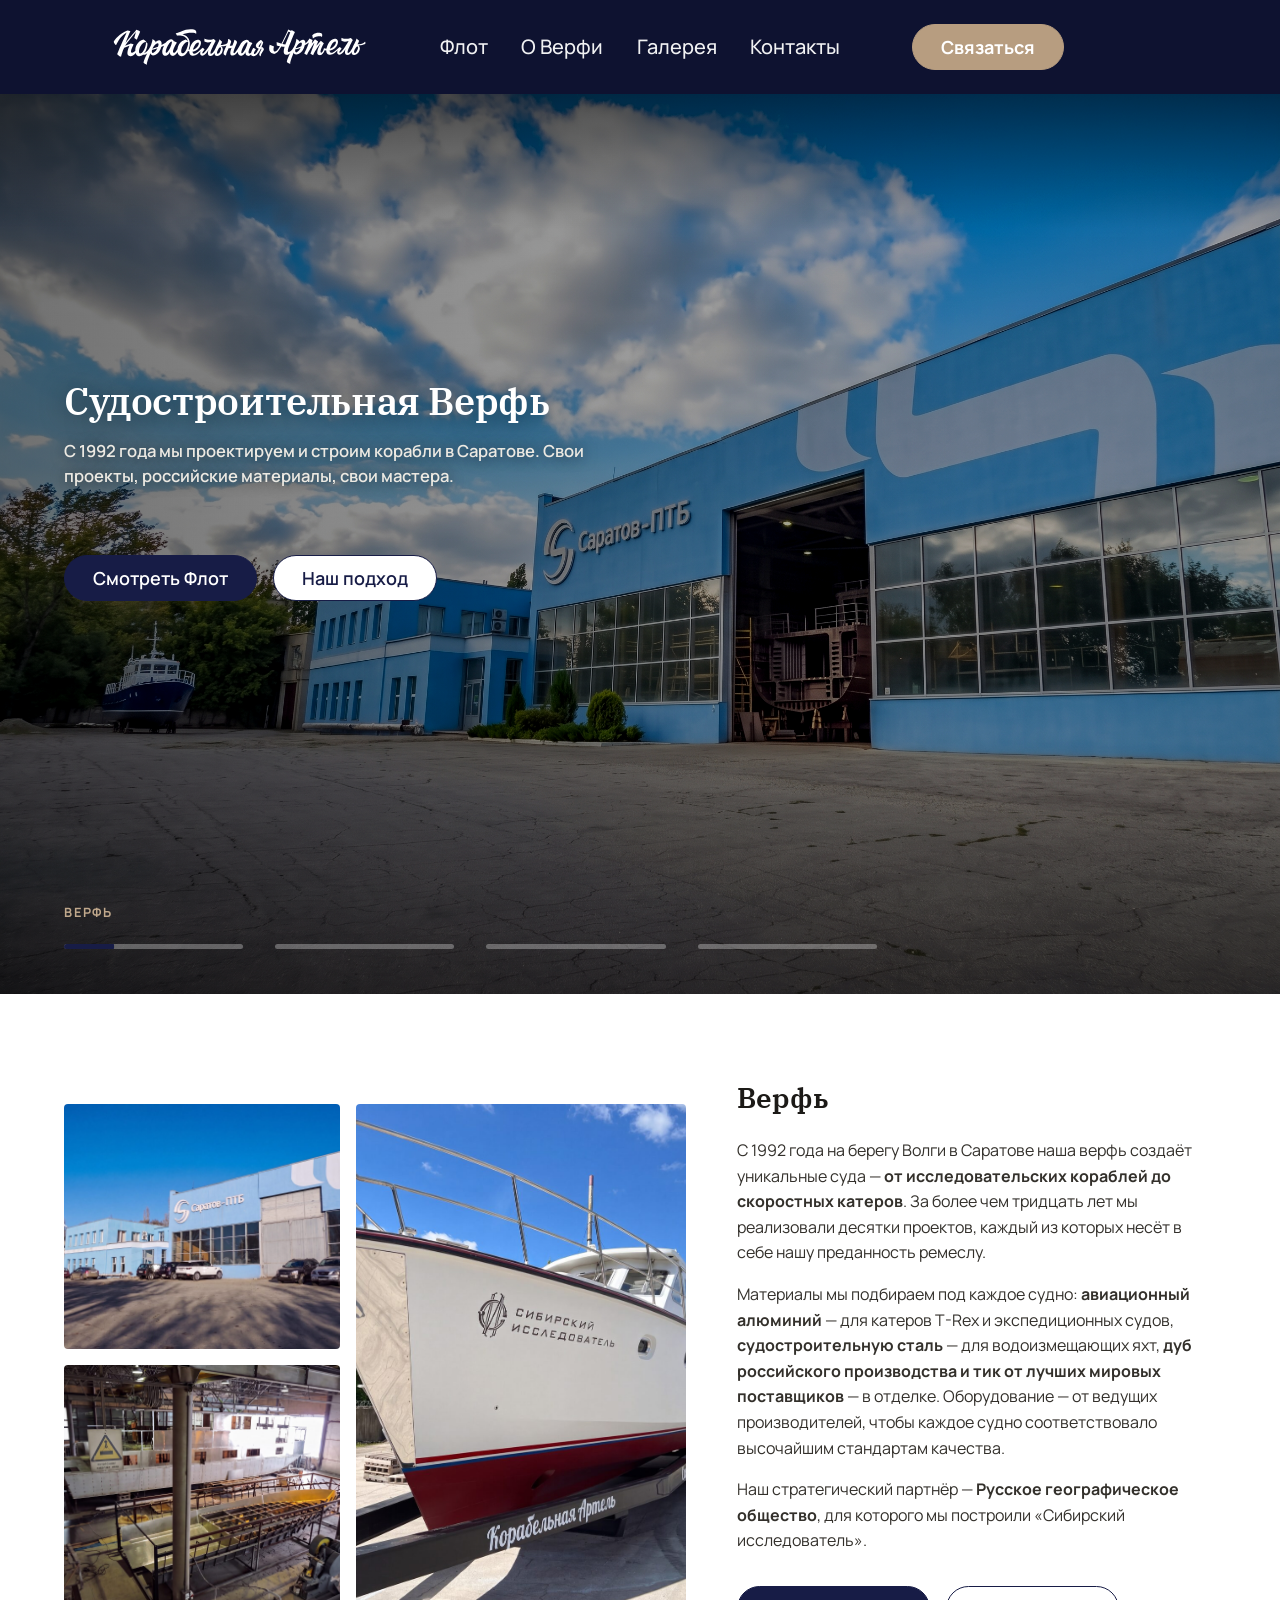
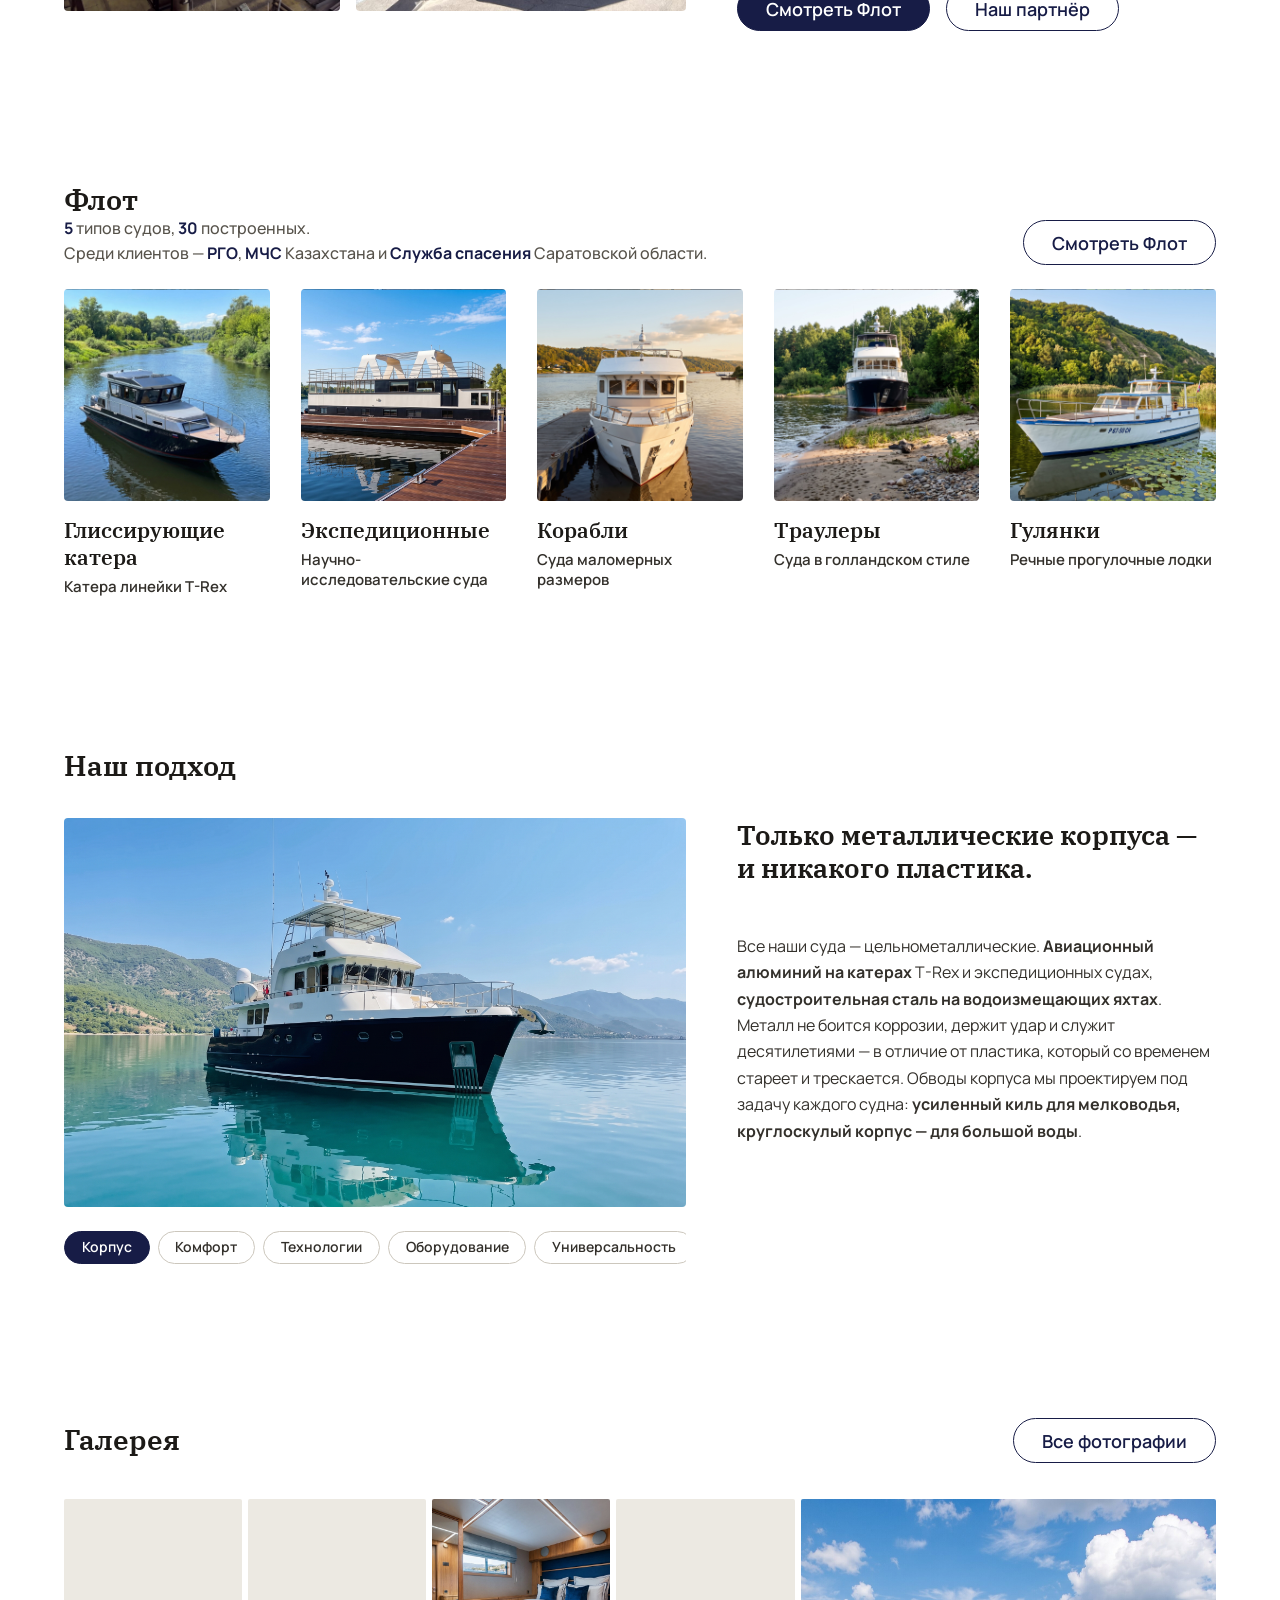
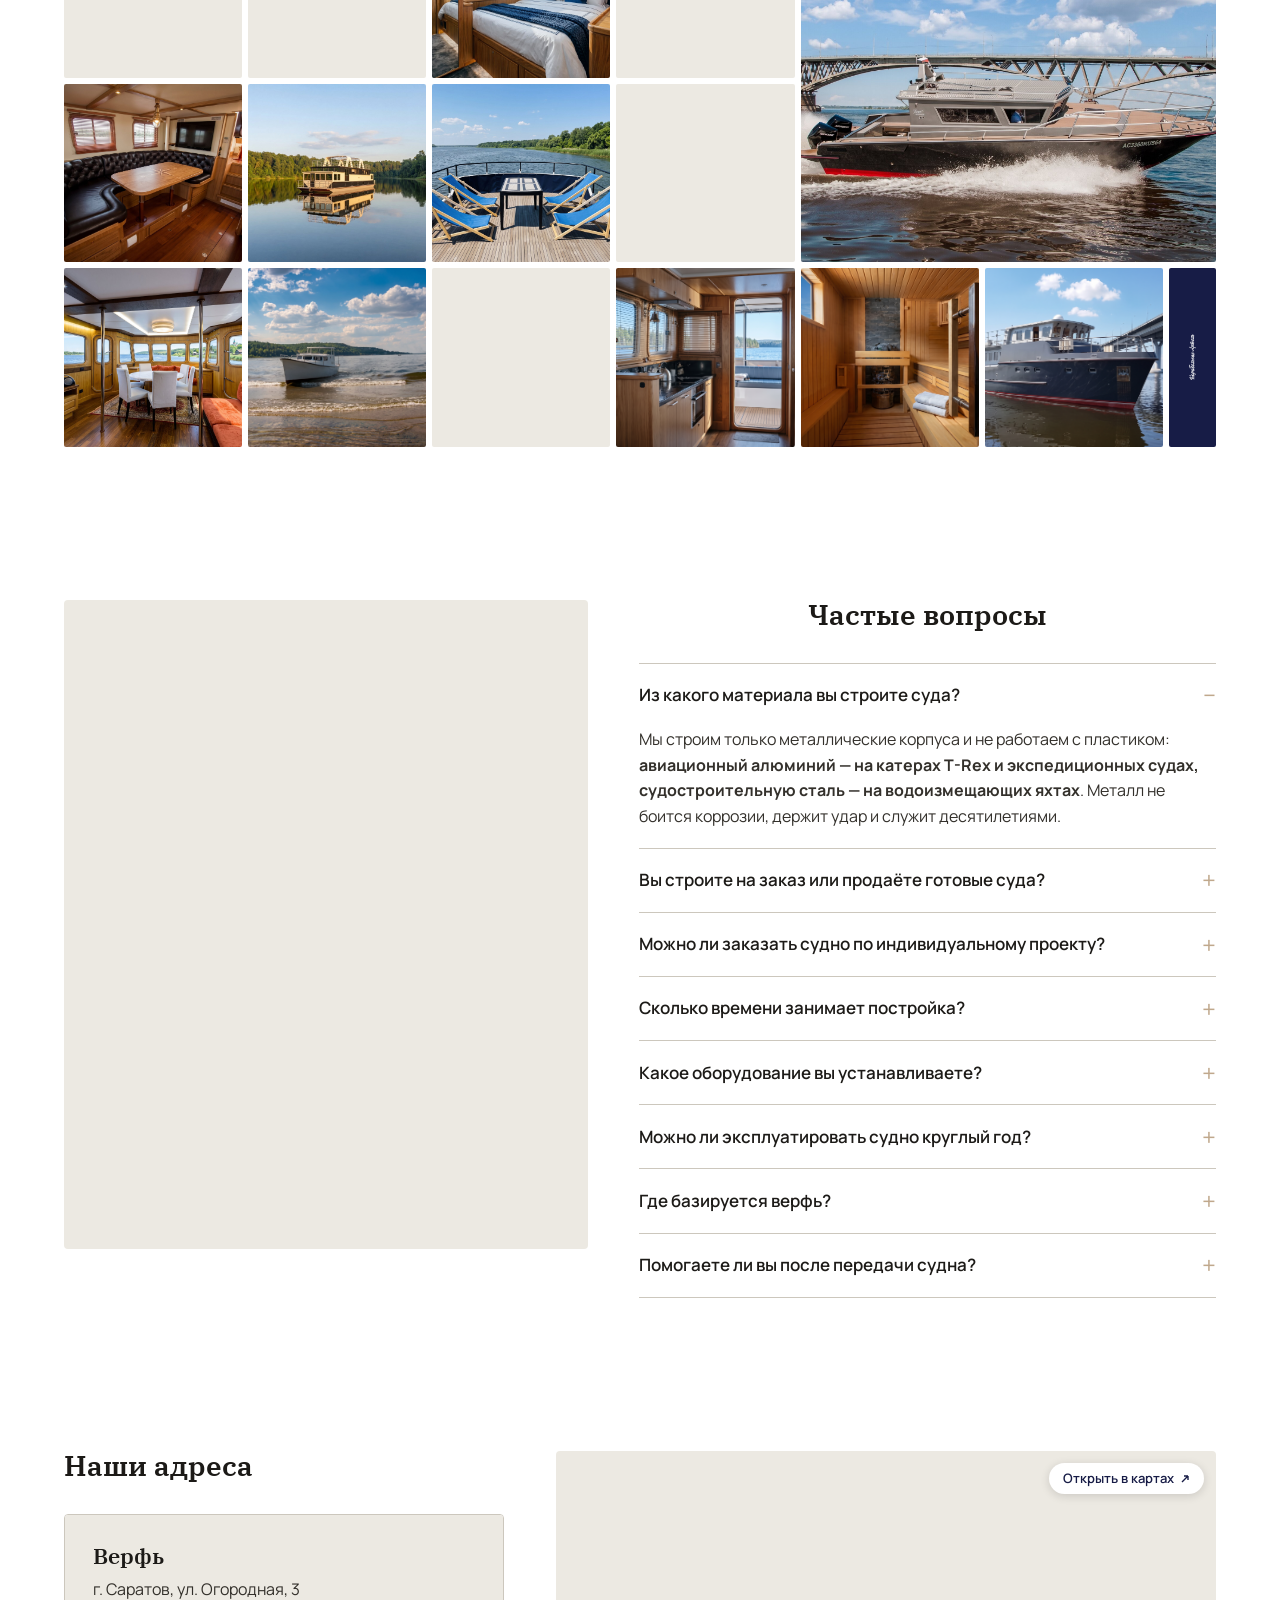
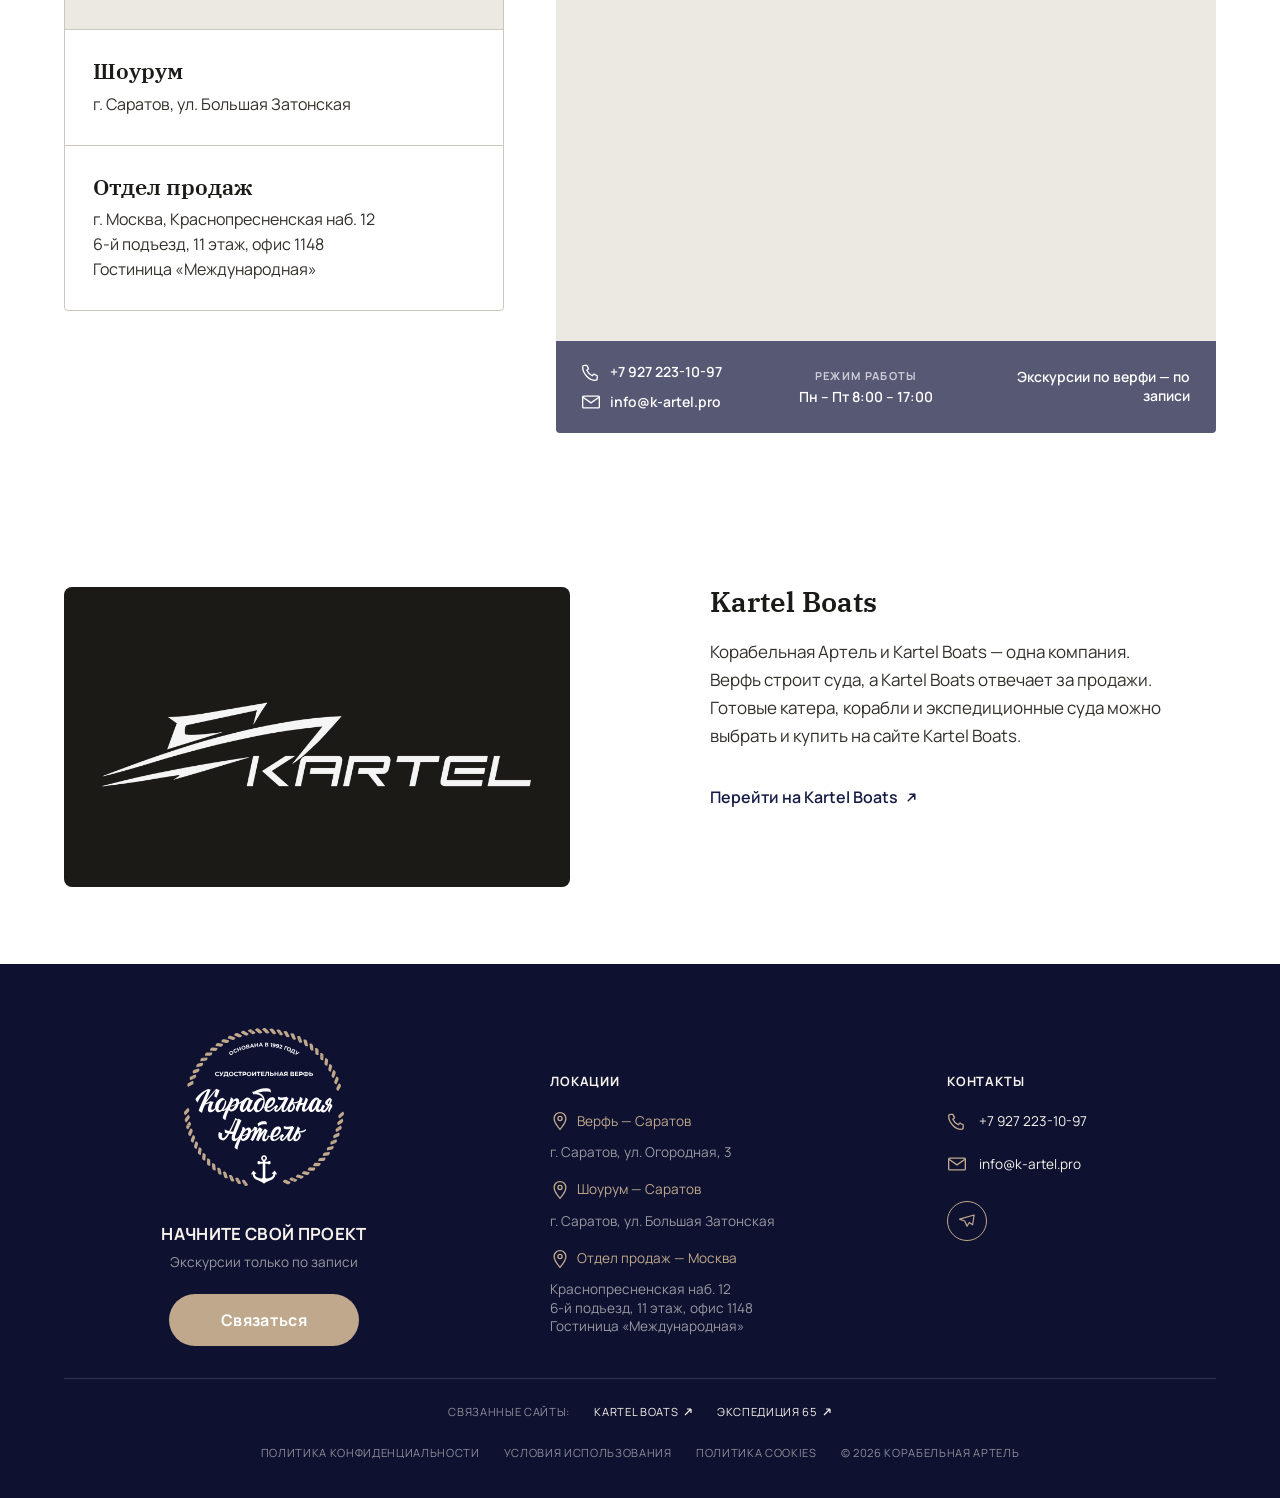
==== commit 9de172f3: "Landing: FAQ photo (Natali SRT at dock); fix materials answer fleet-wide + bold; add questions; Q2 n" ====
--- a/index.html
+++ b/index.html
@@ -230,13 +230,17 @@
   <!-- ===================== FAQ ===================== -->
   <section class="faq" id="faq">
     <div class="faq__inner">
-      <div class="faq__img" style="background-image:url('assets/img/faq.jpg')"></div>
+      <div class="faq__img" style="background-image:url('assets/img/faq-natali.jpg')"></div>
       <div class="faq__content">
         <h2 class="faq__title">Частые вопросы</h2>
         <div class="faq__list" id="faqList">
           <div class="faq__item is-open">
             <button class="faq__q">Из какого материала вы строите суда?</button>
-            <div class="faq__a"><p>Мы строим из авиационного алюминия (сплав АМГ5М) и не работаем с пластиком. Алюминий не боится коррозии, держит удар и служит десятилетиями.</p></div>
+            <div class="faq__a"><p>Мы строим только металлические корпуса и не работаем с пластиком: <strong>авиационный алюминий — на катерах T-Rex и экспедиционных судах, судостроительную сталь — на водоизмещающих яхтах</strong>. Металл не боится коррозии, держит удар и служит десятилетиями.</p></div>
+          </div>
+          <div class="faq__item">
+            <button class="faq__q">Вы строите на заказ или продаёте готовые суда?</button>
+            <div class="faq__a"><p>Сейчас мы продаём готовые суда — их можно посмотреть в разделе «Флот», фильтр «Готовые к продаже». Строительство на заказ мы ведём только в рамках партнёрских проектов — как, например, «Сибирский исследователь», построенный для Русского географического общества.</p></div>
           </div>
           <div class="faq__item">
             <button class="faq__q">Можно ли заказать судно по индивидуальному проекту?</button>
@@ -249,6 +253,10 @@
           <div class="faq__item">
             <button class="faq__q">Какое оборудование вы устанавливаете?</button>
             <div class="faq__a"><p>Только судовое оборудование мировых марок — Vetus, Victron Energy, Webasto, Eberspächer, Dometic, Lewmar и других.</p></div>
+          </div>
+          <div class="faq__item">
+            <button class="faq__q">Можно ли эксплуатировать судно круглый год?</button>
+            <div class="faq__a"><p>Наши суда утеплены и рассчитаны на долгий сезон, а экспедиционные корабли — на круглогодичную эксплуатацию.</p></div>
           </div>
           <div class="faq__item">
             <button class="faq__q">Где базируется верфь?</button>
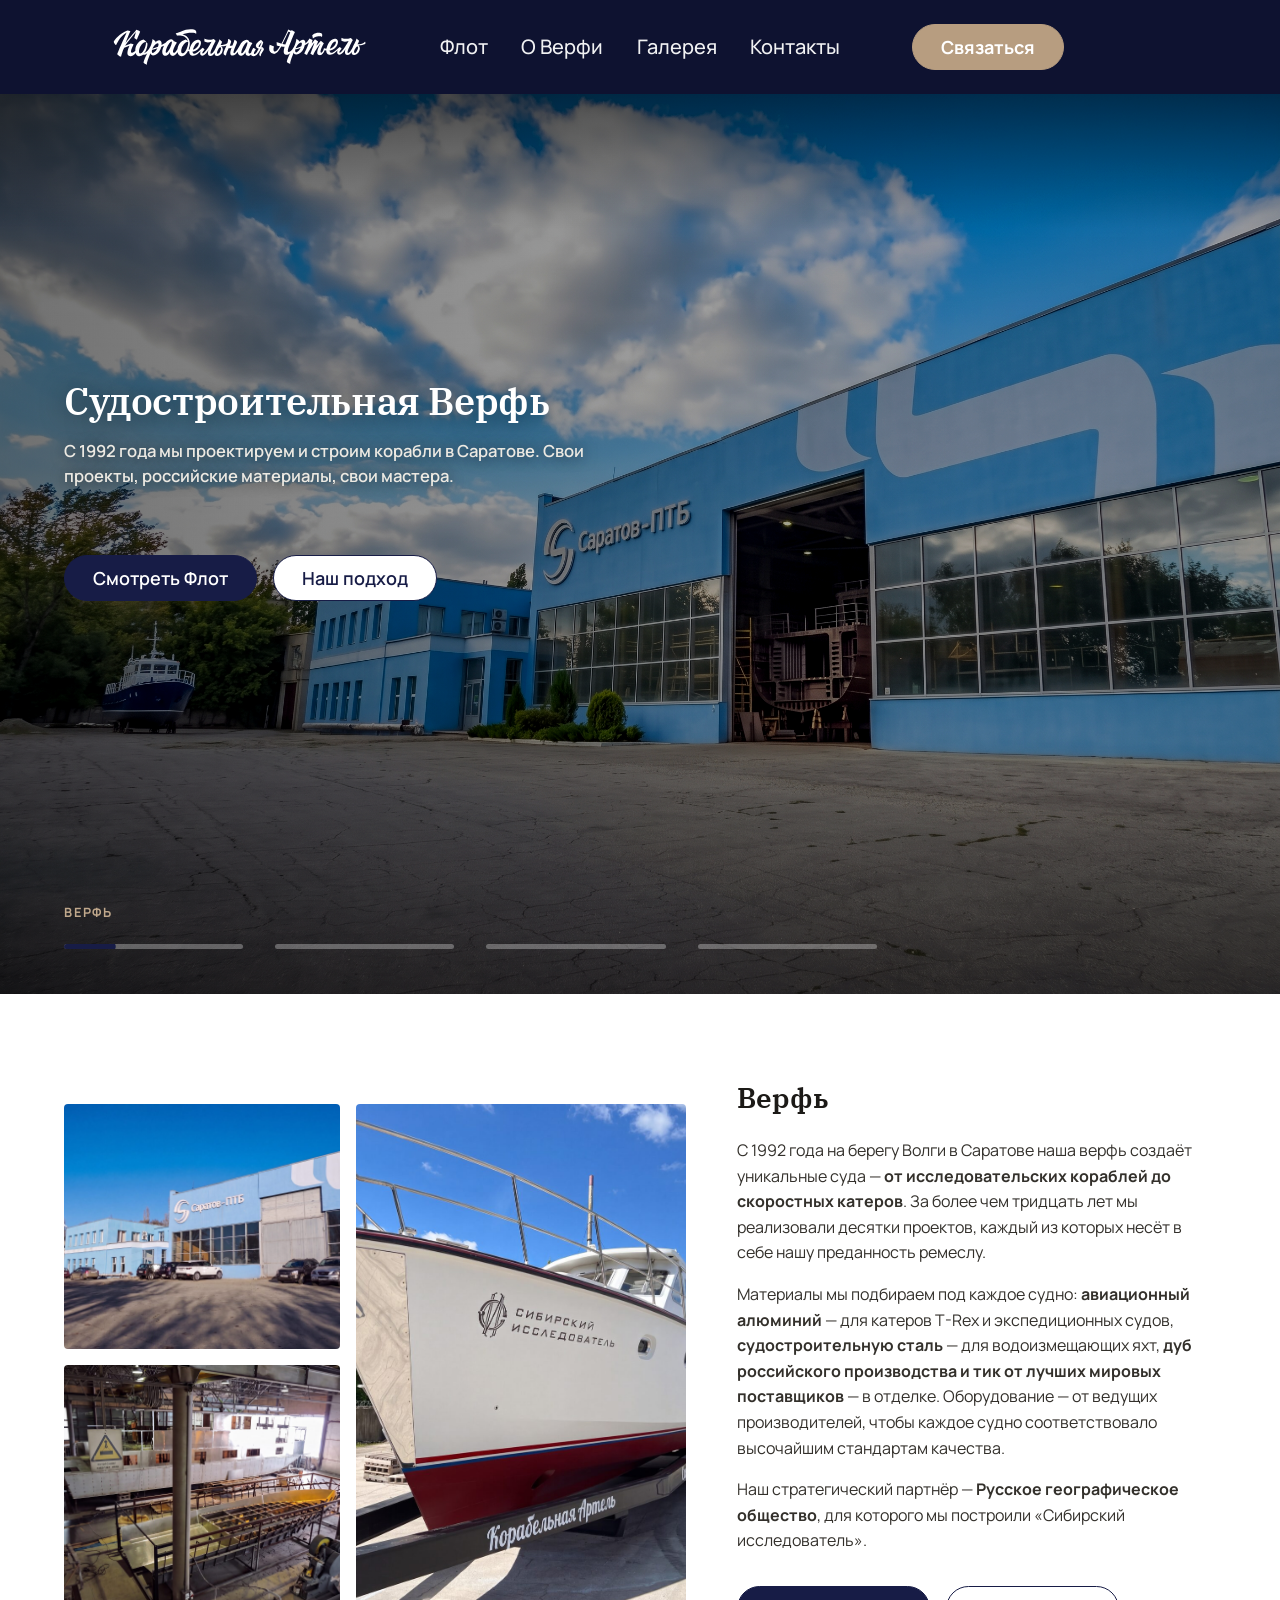
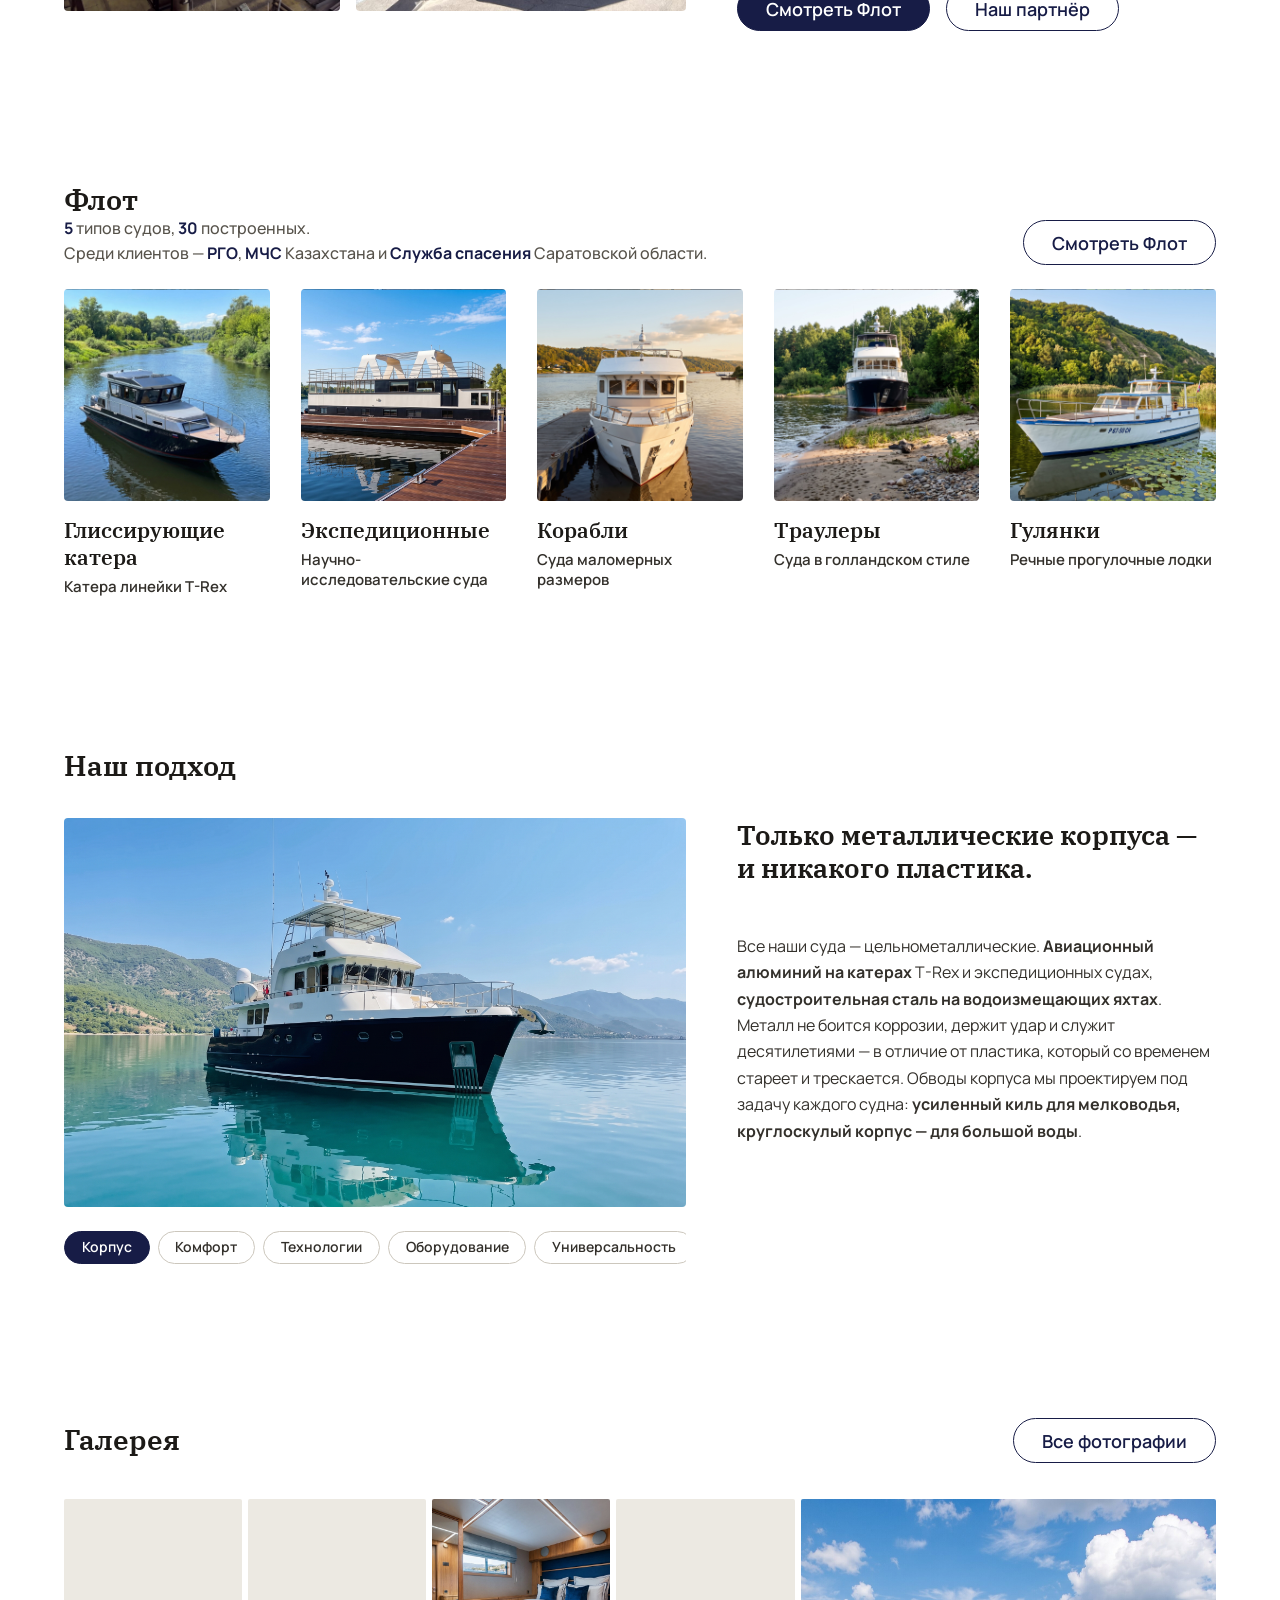
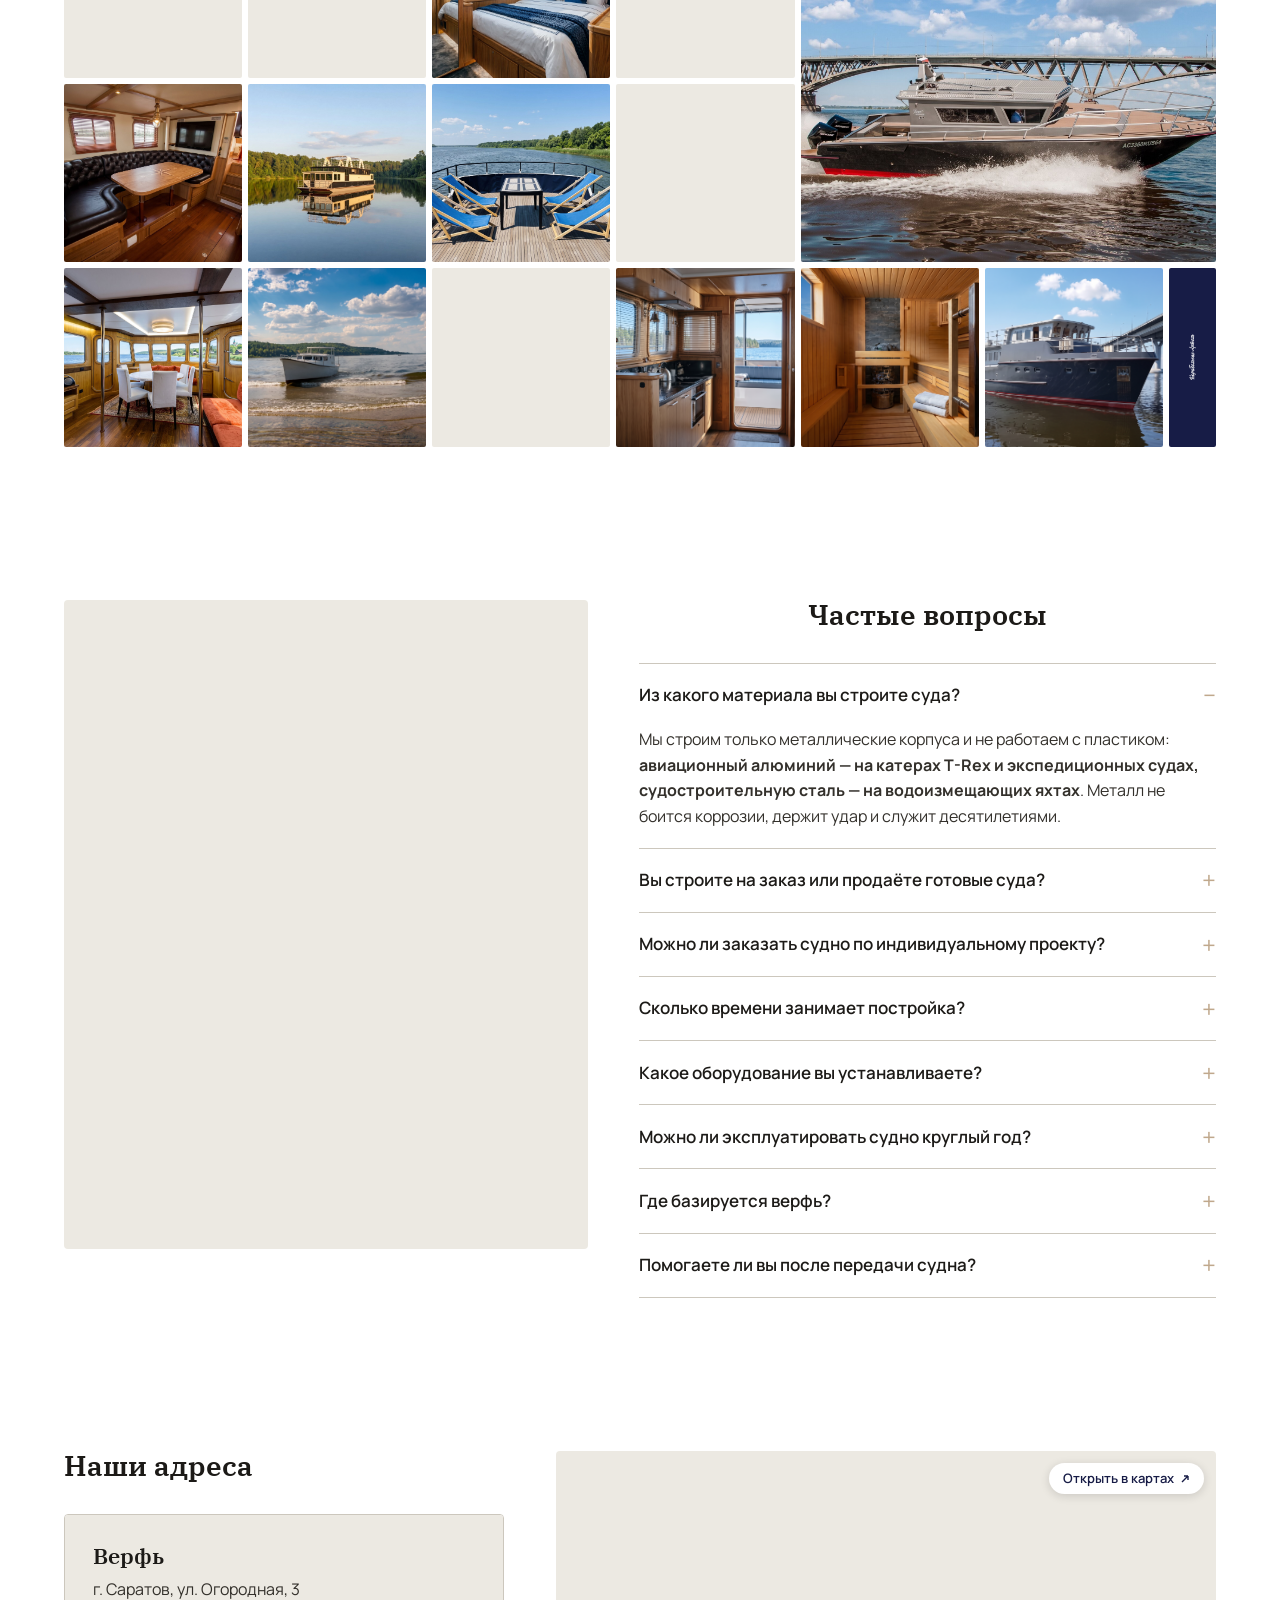
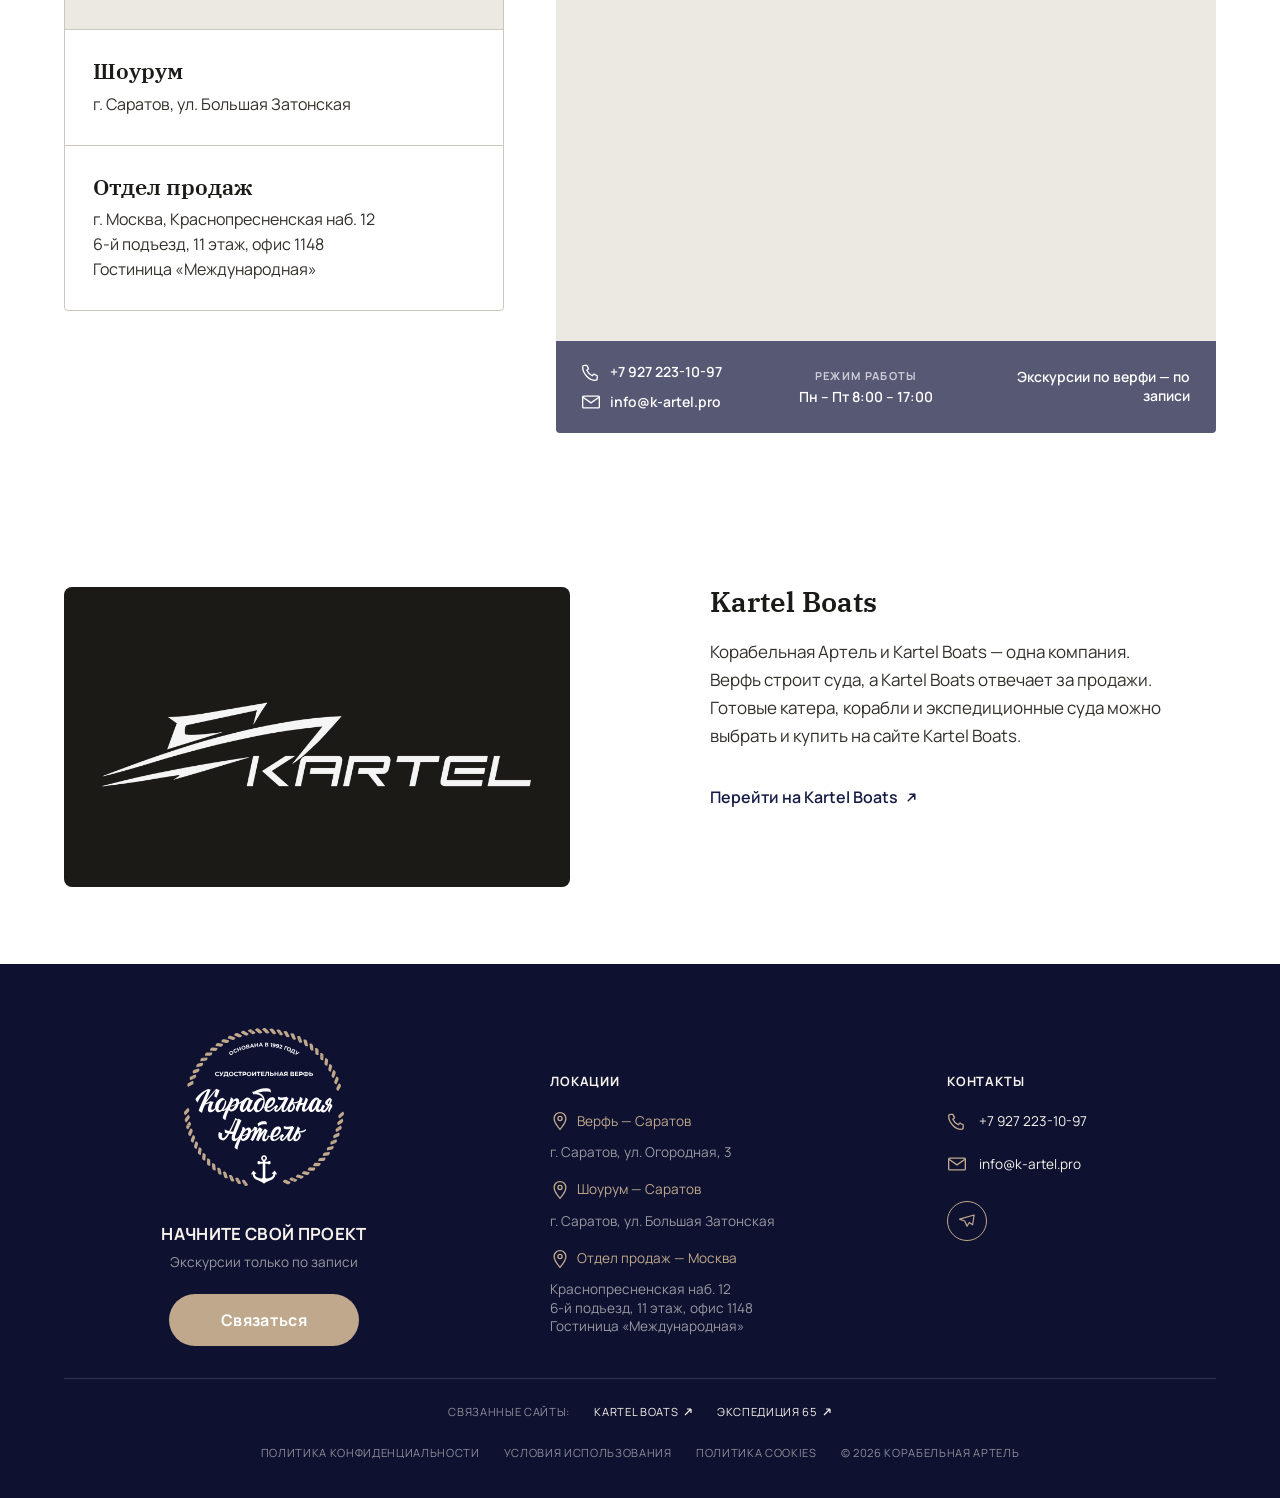
==== commit 6b1e5b2d: "Landing: Оборудование — add Mercury/Yamaha (engines) and Simrad (nav) per Yulia Co-Authored-By: Clau" ====
--- a/index.html
+++ b/index.html
@@ -188,7 +188,7 @@
           </div>
           <div class="approach__panel" data-panel="oborud">
             <p class="approach__lead">Только судовое оборудование мировых марок.</p>
-            <p class="approach__body">На борт идёт только проверенное судовое оборудование мировых марок. <strong>Энергетика и электрика</strong> — Mastervolt, Victron Energy, BlueSea; <strong>двигатели и системы</strong> — Vetus; <strong>климат</strong> — Webasto, Eberspächer, Dometic; <strong>палубное оснащение</strong> — Lewmar, Quick, Osculati, Maritim. <strong>Навигацию на крупных судах</strong> собирают из морских брендов: радары Garmin и Furuno, картплоттеры, вперёдсмотрящий эхолот Interphase и автопилот. Каждый компонент выбран так, чтобы служить надёжно долгие годы.</p>
+            <p class="approach__body">На борт идёт только проверенное судовое оборудование мировых марок. <strong>Энергетика и электрика</strong> — Mastervolt, Victron Energy, BlueSea; <strong>двигатели и системы</strong> — Vetus, Mercury, Yamaha; <strong>климат</strong> — Webasto, Eberspächer, Dometic; <strong>палубное оснащение</strong> — Lewmar, Quick, Osculati, Maritim. <strong>Навигацию на крупных судах</strong> собирают из морских брендов: радары Garmin и Furuno, картплоттеры Simrad, вперёдсмотрящий эхолот Interphase и автопилот. Каждый компонент выбран так, чтобы служить надёжно долгие годы.</p>
           </div>
           <div class="approach__panel" data-panel="univers">
             <p class="approach__lead">От Золотого кольца до просторов Сибири.</p>
--- a/css/styles.css
+++ b/css/styles.css
@@ -826,13 +826,16 @@
 body[data-boat="trex-37"] .wf-specsheet__right,
 body[data-boat="trex-40"] .wf-specsheet__right,
 body[data-boat="volnyi"] .wf-specsheet__right,
-body[data-boat="l-1050"] .wf-specsheet__right{align-content:start}
+body[data-boat="l-1050"] .wf-specsheet__right,
+body[data-boat="gulyanka-1"] .wf-specsheet__right{align-content:start}
+body[data-boat="gulyanka-1"] .wf-specsheet__right{margin-top:15px}
 body[data-boat="trex-37"] .wf-gallery__col--left > .wf-gallery__pair{order:-1}
 .wf-spectable--underplan{margin-top:clamp(4rem,7vw,6rem)}
 body[data-boat="volnyi"] .wf-spectable--underplan{margin-top:clamp(2rem,4vw,3rem)}
 body[data-boat="piligrim"] .wf-spectable--underplan{margin-top:clamp(2rem,4vw,55px)}
 body[data-boat="l-1050"] .wf-plans{margin-top:15px}
 body[data-boat="l-1050"] .wf-spectable--underplan{margin-top:clamp(2rem,5.7vw,35px)}
+body[data-boat="gulyanka-1"] .wf-spectable--underplan{margin-top:clamp(1.5rem,4vw,32px)}
 
 /* ============================================================
    ABOUT PAGE — low-fi wireframe
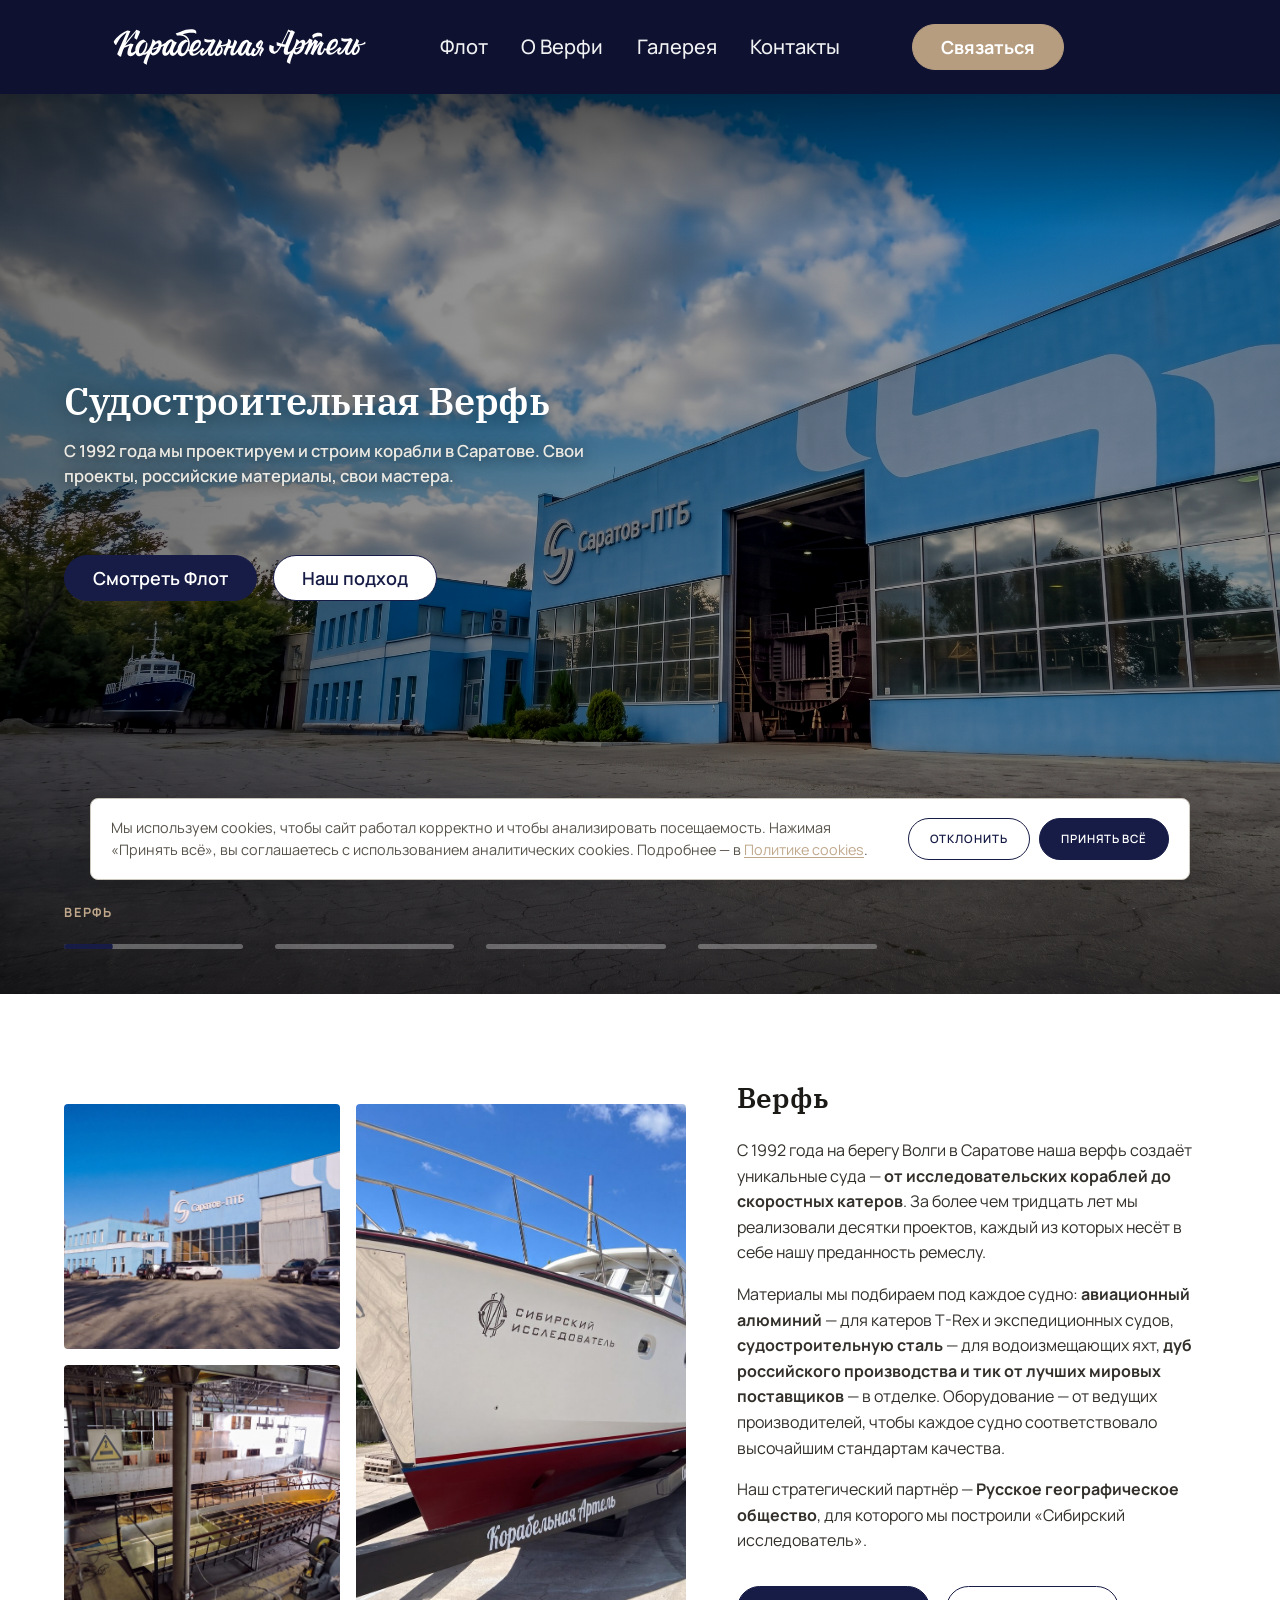
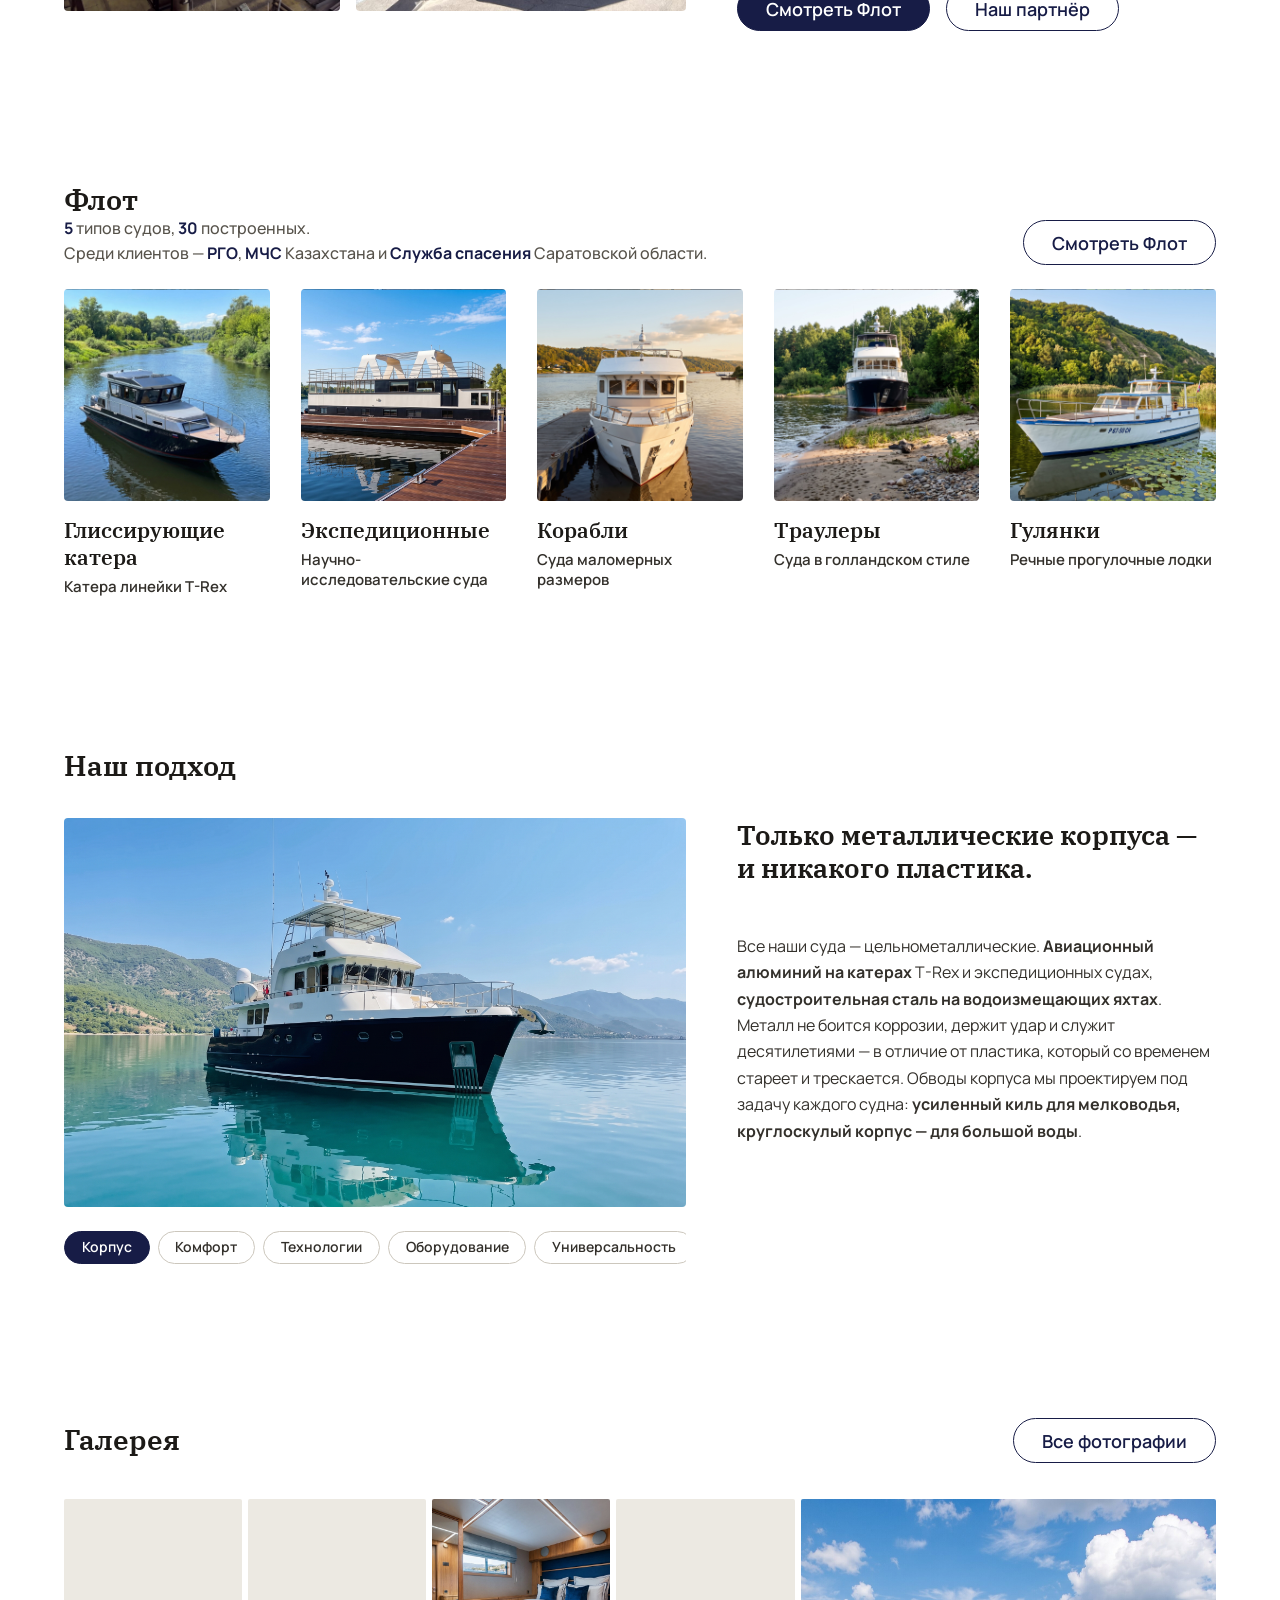
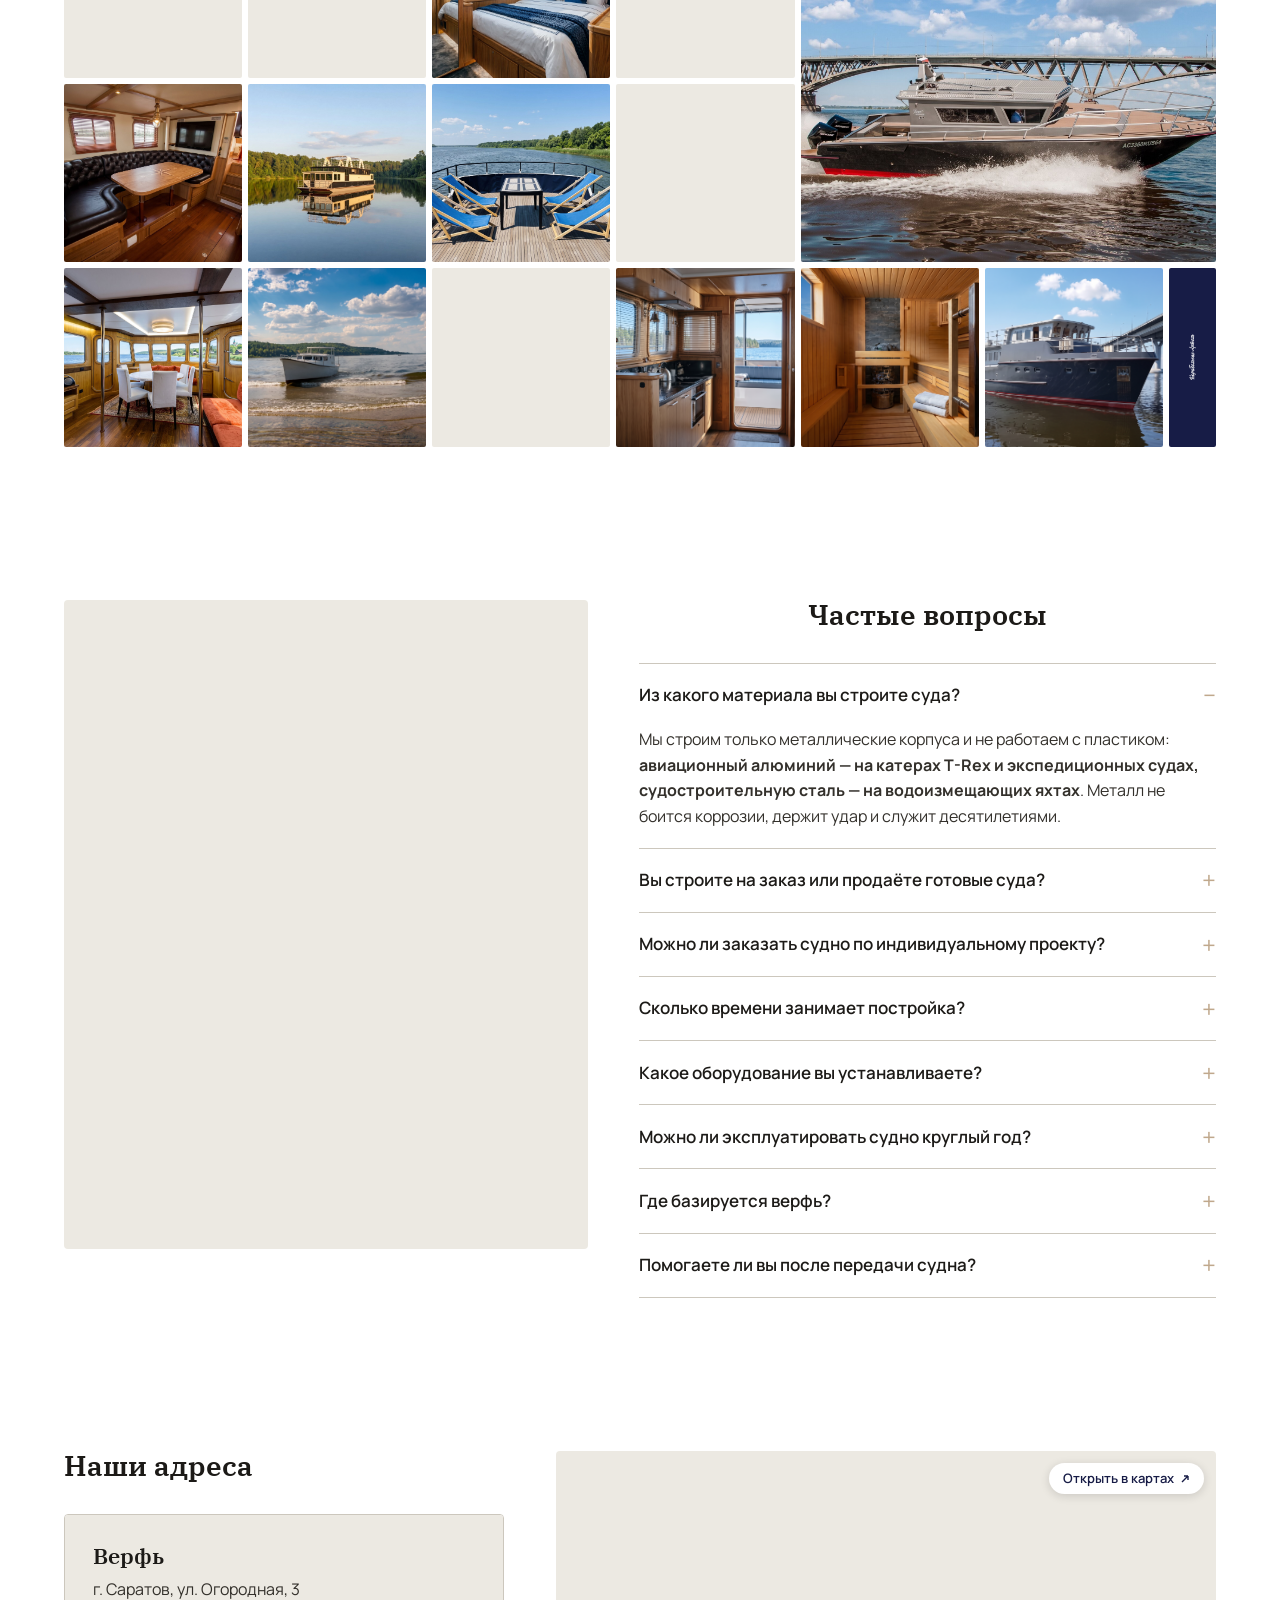
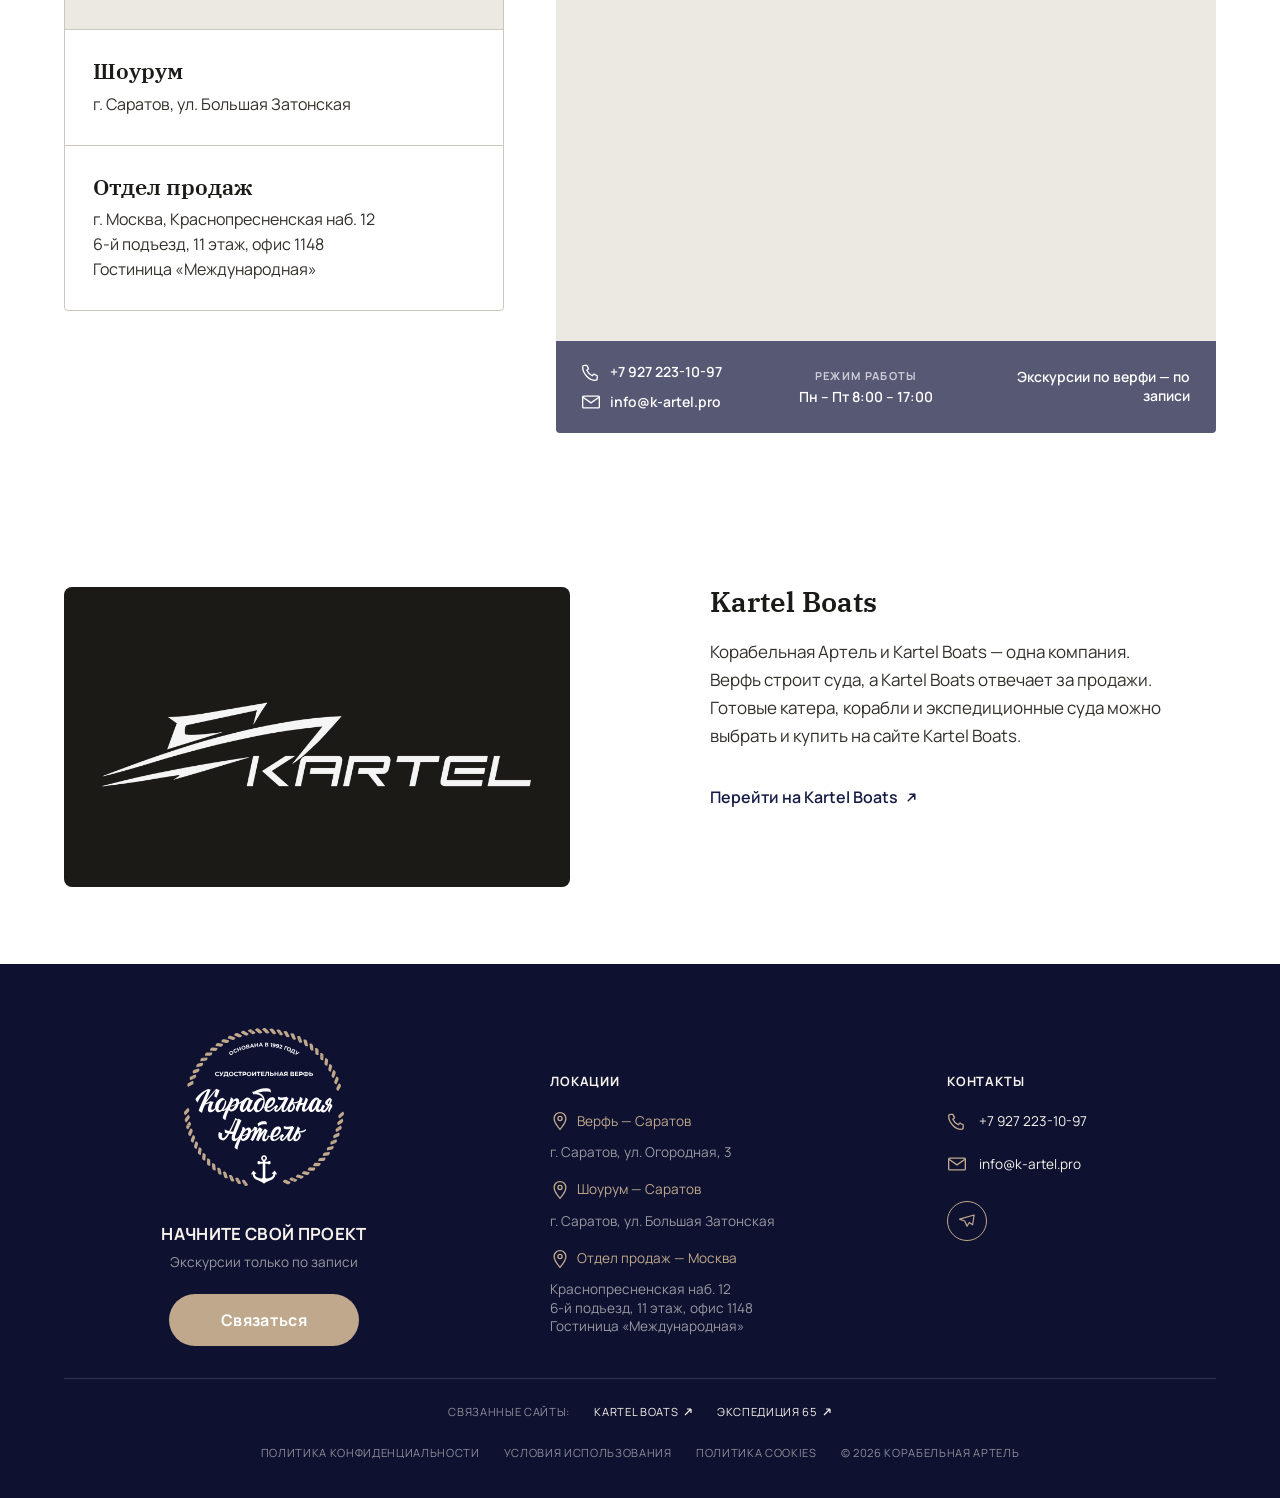
==== commit 7ee3c700: "Legal (Phase 4): add privacy / cookies / terms pages (152-ФЗ, Metrika + GA) + cookie consent banner;" ====
--- a/index.html
+++ b/index.html
@@ -8,7 +8,7 @@
 <link rel="preconnect" href="https://fonts.googleapis.com">
 <link rel="preconnect" href="https://fonts.gstatic.com" crossorigin>
 <link href="https://fonts.googleapis.com/css2?family=IBM+Plex+Serif:wght@400;500;600&family=Manrope:wght@400;500;600;700&display=swap" rel="stylesheet">
-<link rel="stylesheet" href="css/styles.css?v=308">
+<link rel="stylesheet" href="css/styles.css?v=320">
 </head>
 <body>
 
@@ -434,9 +434,9 @@
       </div>
 
       <div class="foot__legal">
-        <a href="#">Политика конфиденциальности</a>
-        <a href="#">Условия использования</a>
-        <a href="#">Политика cookies</a>
+        <a href="privacy.html">Политика конфиденциальности</a>
+        <a href="terms.html">Условия использования</a>
+        <a href="cookies.html">Политика cookies</a>
         <span>© 2026 Корабельная Артель</span>
       </div>
     </div>
@@ -448,5 +448,6 @@
   <script src="js/fleet-hover.js?v=5"></script>
   <script src="js/nav.js?v=1"></script>
   <script src="js/contact-modal.js?v=3"></script>
+  <script src="js/cookie-consent.js?v=1"></script>
 </body>
 </html>
--- a/css/styles.css
+++ b/css/styles.css
@@ -1150,17 +1150,15 @@
 .gal-filter__item:hover{background:var(--cream);color:var(--navy)}
 .gal-filter__item.is-active{color:var(--brass);font-weight:600}
 
-.gal-grid{display:grid;grid-template-columns:repeat(4,1fr);
-  grid-auto-rows:clamp(120px,15vw,230px);grid-auto-flow:dense;gap:8px}
-.gal-cell{border:0;padding:0;width:100%;height:100%;display:block;
-  background:var(--grey-100) center/cover no-repeat;border-radius:2px;overflow:hidden;
-  cursor:pointer;transition:filter .3s ease}
+/* grid masonry: each tile fits its photo exactly (1px rows + 8px margin = even gaps, no grey band) */
+.gal-grid{display:grid;grid-template-columns:repeat(4,1fr);grid-auto-rows:1px;column-gap:8px;row-gap:0}
+.gal-cell{display:block;width:100%;align-self:start;margin:0 0 8px;border:0;padding:0;line-height:0;
+  background:var(--grey-100);border-radius:2px;overflow:hidden;cursor:pointer;transition:filter .3s ease}
+.gal-cell img{width:100%;height:auto;display:block}
 .gal-cell:hover{filter:brightness(1.07)}
 .gal-cell:focus-visible{outline:2px solid var(--brass);outline-offset:2px}
-/* tetris rhythm: big 2x2, a tall, a wide — dense flow backfills the holes */
-.gal-cell:nth-child(8n+1){grid-column:span 2;grid-row:span 2}
-.gal-cell:nth-child(8n+5){grid-row:span 2}
-.gal-cell:nth-child(8n+6){grid-column:span 2}
+@media (max-width:1024px){.gal-grid{grid-template-columns:repeat(3,1fr)}}
+@media (max-width:640px){.gal-grid{grid-template-columns:repeat(2,1fr)}}
 
 /* lightbox */
 /* back-to-top button */
@@ -1292,3 +1290,58 @@
 .smodal__list li{display:flex;justify-content:space-between;gap:1.5rem;padding:.55rem 0;border-bottom:1px solid var(--grey-100);font-family:var(--sans);font-size:.92rem}
 .smodal__list li>span:first-child{color:var(--charcoal)}
 .smodal__list li>span:last-child{color:var(--brass);font-weight:600;text-align:right}
+
+/* ============================================================
+   LEGAL PAGES (privacy / terms / cookies) + COOKIE BANNER
+   ============================================================ */
+.legal{background:var(--cream);padding:clamp(7rem,12vw,10rem) 0 clamp(4rem,8vw,7rem)}
+.legal__inner{max-width:var(--maxw);margin:0 auto;padding:0 var(--gutter)}
+.legal__eyebrow{font-family:var(--sans);font-weight:600;font-size:.72rem;letter-spacing:.14em;text-transform:uppercase;color:var(--brass)}
+.legal__rule{border:0;border-top:1px solid var(--grey-300);margin:.75rem 0 0}
+.legal__title{font-family:var(--serif);font-weight:600;color:var(--near-black);font-size:clamp(2rem,5vw,3.25rem);line-height:1.05;margin:1.4rem 0 0}
+.legal__sub{max-width:52ch;margin:1rem 0 0;font-family:var(--sans);font-size:clamp(1rem,1.3vw,1.125rem);line-height:1.55;color:var(--text-2)}
+.legal__updated{margin:.9rem 0 0;font-family:var(--sans);font-size:.75rem;letter-spacing:.1em;text-transform:uppercase;color:var(--grey-500)}
+.legal__grid{display:grid;grid-template-columns:4fr 8fr;gap:clamp(2rem,5vw,4rem);margin-top:clamp(2.5rem,6vw,4.5rem)}
+.legal__toc{position:sticky;top:6rem;align-self:start}
+.legal__toc-label{font-family:var(--sans);font-weight:600;font-size:.72rem;letter-spacing:.14em;text-transform:uppercase;color:var(--brass)}
+.legal__toc nav{display:flex;flex-direction:column;gap:.55rem;margin-top:1.25rem;font-family:var(--sans);font-size:.9rem}
+.legal__toc a{color:var(--text);text-decoration:none;transition:color .2s}
+.legal__toc a:hover{color:var(--brass)}
+.legal__toc-sub{margin-left:1.1rem;display:flex;flex-direction:column;gap:.5rem}
+.legal__toc-sub a{font-size:.82rem;color:var(--text-2)}
+.legal__content{min-width:0}
+.legal__sec{scroll-margin-top:6rem}
+.legal__sec + .legal__sec{margin-top:clamp(2.5rem,5vw,3.5rem)}
+.legal__sec h2{font-family:var(--sans);font-weight:700;text-transform:uppercase;letter-spacing:.02em;color:var(--near-black);font-size:clamp(1.1rem,1.8vw,1.35rem);margin:0}
+.legal__sec h3{font-family:var(--sans);font-weight:600;color:var(--near-black);font-size:1.05rem;margin:2rem 0 0;scroll-margin-top:6rem}
+.legal-body{margin-top:1.1rem;font-family:var(--sans);font-size:1rem;line-height:1.7;color:var(--text-2)}
+.legal-body p{margin:0}
+.legal-body p + p{margin-top:1rem}
+.legal-body ul,.legal-body ol{margin:1rem 0 1rem 1.4rem}
+.legal-body li{margin-top:.35rem}
+.legal-body ul li{list-style:disc}
+.legal-body ol li{list-style:decimal}
+.legal-body strong{color:var(--near-black);font-weight:600}
+.legal-body a{color:var(--brass);text-decoration:underline;text-underline-offset:2px}
+.legal-body a:hover{text-decoration:none}
+.legal-body table{width:100%;margin:1.25rem 0;border-collapse:collapse;font-size:.85rem}
+.legal-body th,.legal-body td{border:1px solid var(--grey-300);padding:10px 12px;text-align:left;vertical-align:top}
+.legal-body th{background:var(--grey-100);font-weight:600;color:var(--near-black);text-transform:uppercase;letter-spacing:.06em;font-size:.68rem}
+.legal__home{margin-top:clamp(2.5rem,5vw,3.5rem);padding-top:2rem;border-top:1px solid var(--grey-300)}
+.legal__home a{font-family:var(--sans);font-size:.75rem;letter-spacing:.1em;text-transform:uppercase;color:var(--brass);text-decoration:none}
+.legal__home a:hover{text-decoration:underline}
+@media (max-width:860px){.legal__grid{grid-template-columns:1fr}.legal__toc{position:static}}
+
+/* cookie consent banner (injected by js/cookie-consent.js) */
+.cookie{position:fixed;inset-inline:0;bottom:0;z-index:120;padding:clamp(.75rem,2vw,1.25rem);display:none}
+.cookie.is-visible{display:block}
+.cookie__inner{max-width:1100px;margin:0 auto;display:flex;flex-direction:column;gap:1rem;background:var(--white);border:1px solid var(--grey-300);border-radius:8px;padding:1.1rem 1.25rem;box-shadow:0 10px 40px -10px rgba(0,0,0,.25)}
+.cookie__text{font-family:var(--sans);font-size:.9rem;line-height:1.55;color:var(--text-2);margin:0;flex:1}
+.cookie__text a{color:var(--brass);text-decoration:underline;text-underline-offset:2px}
+.cookie__actions{display:flex;gap:.6rem;flex-shrink:0;justify-content:center}
+.cookie__btn{font-family:var(--sans);font-weight:600;font-size:.72rem;letter-spacing:.08em;text-transform:uppercase;padding:.7rem 1.3rem;border-radius:999px;cursor:pointer;border:1px solid var(--navy);transition:background .2s,color .2s,border-color .2s}
+.cookie__btn--decline{background:var(--white);color:var(--navy)}
+.cookie__btn--decline:hover{border-color:var(--brass);color:var(--brass)}
+.cookie__btn--accept{background:var(--navy);color:var(--white);border-color:var(--navy)}
+.cookie__btn--accept:hover{background:var(--ink)}
+@media (min-width:640px){.cookie__inner{flex-direction:row;align-items:center;gap:1.5rem}}
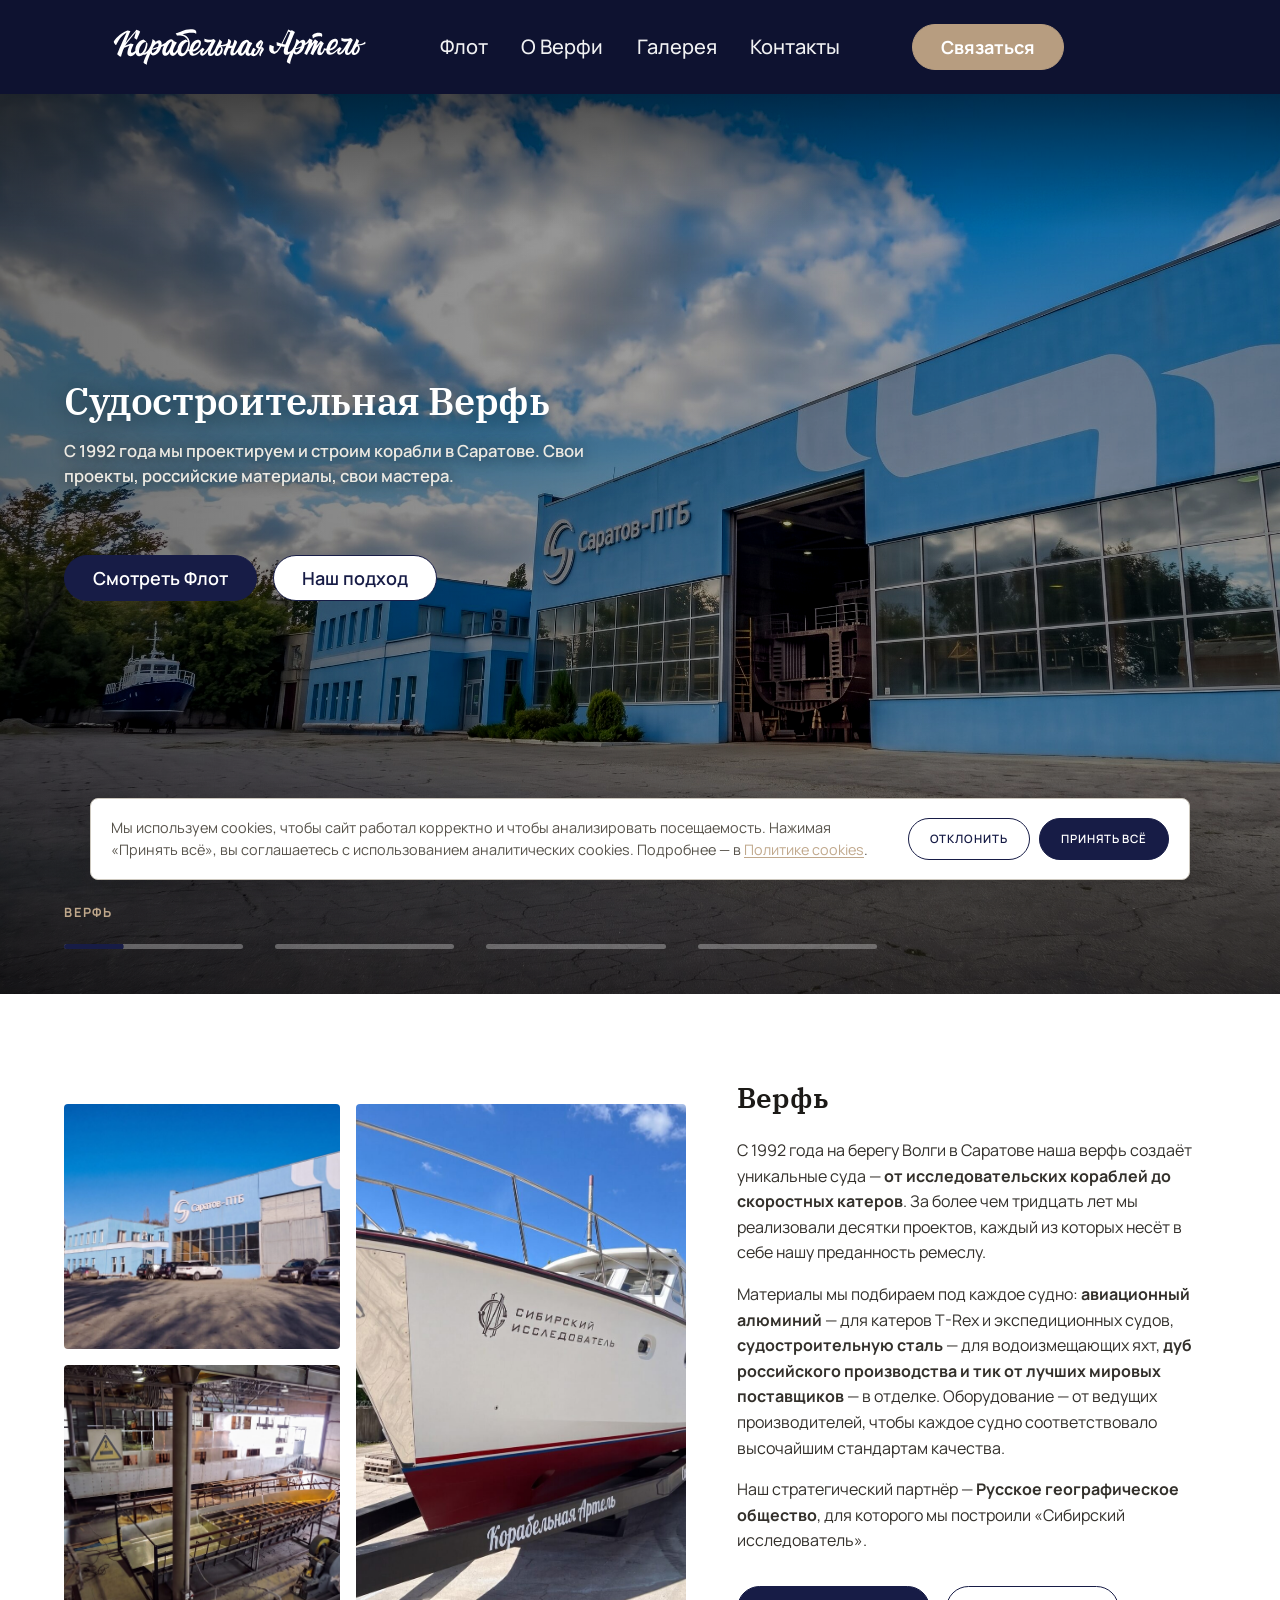
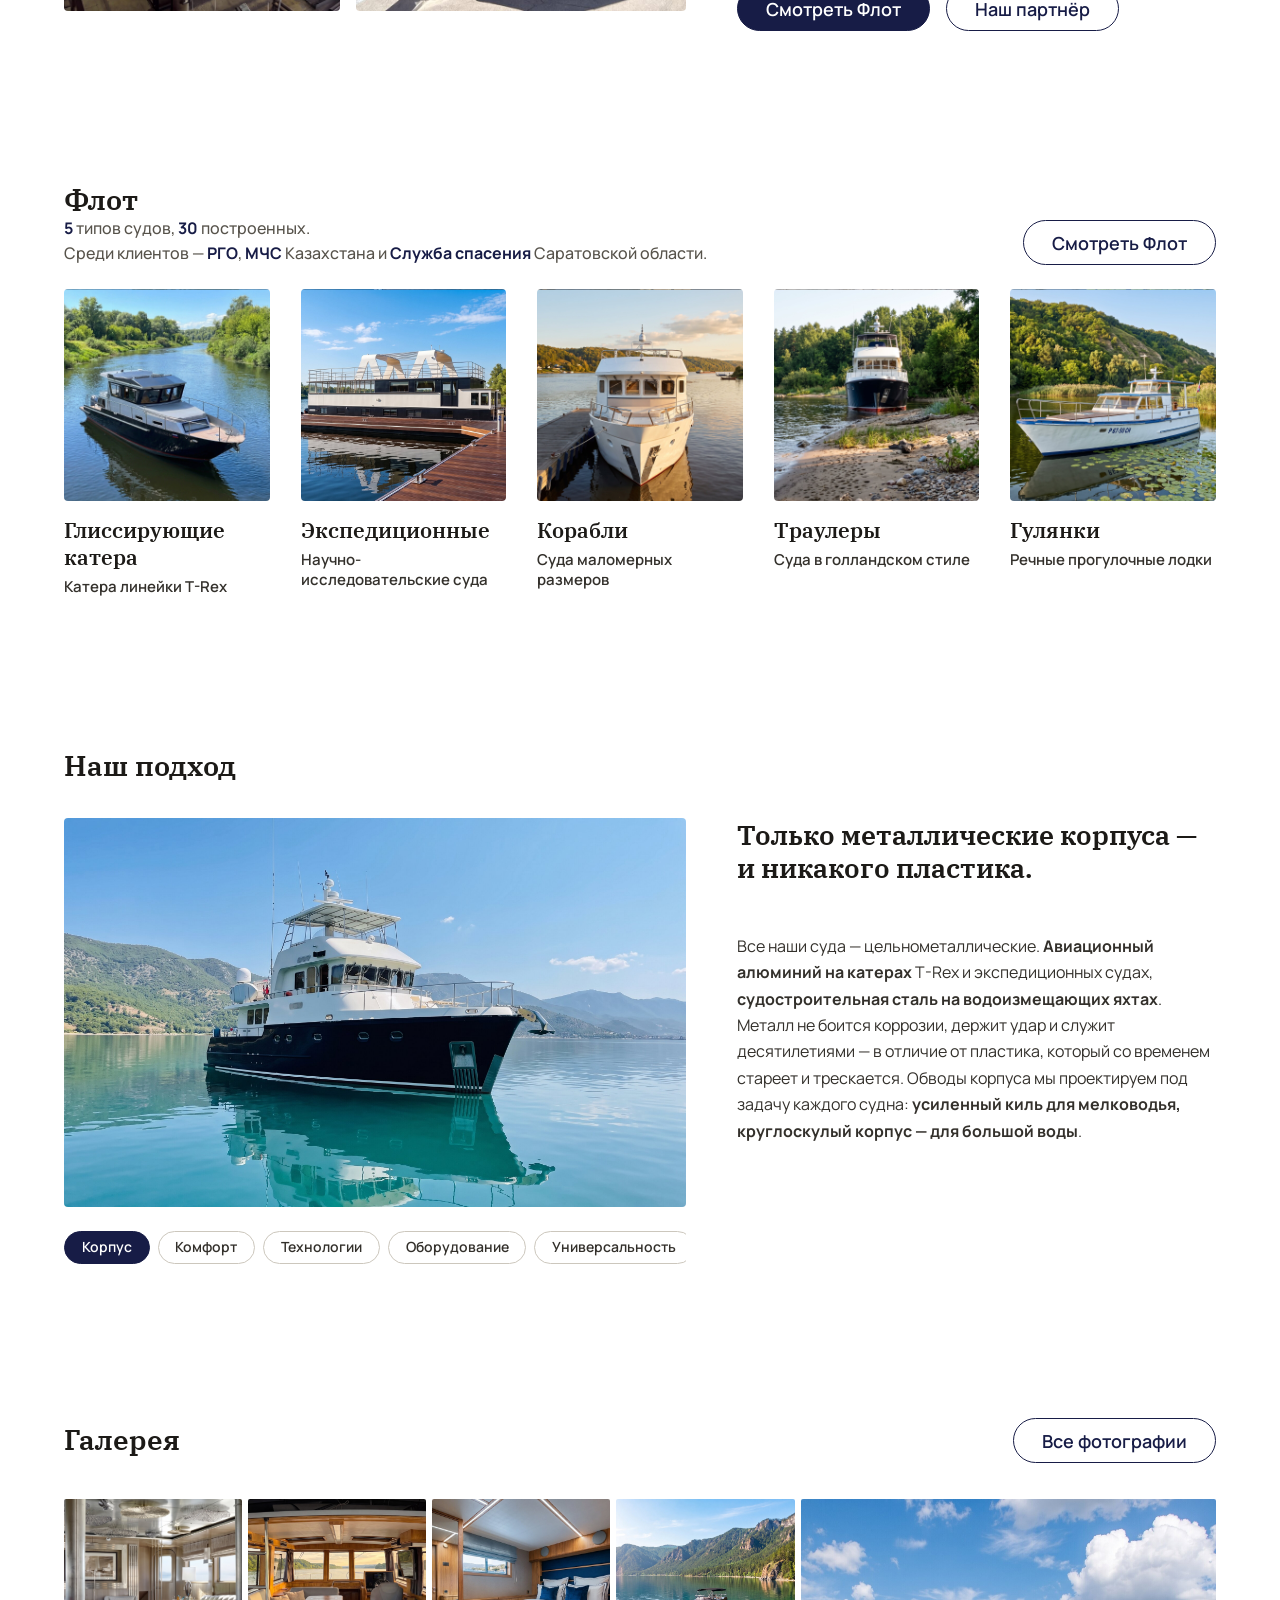
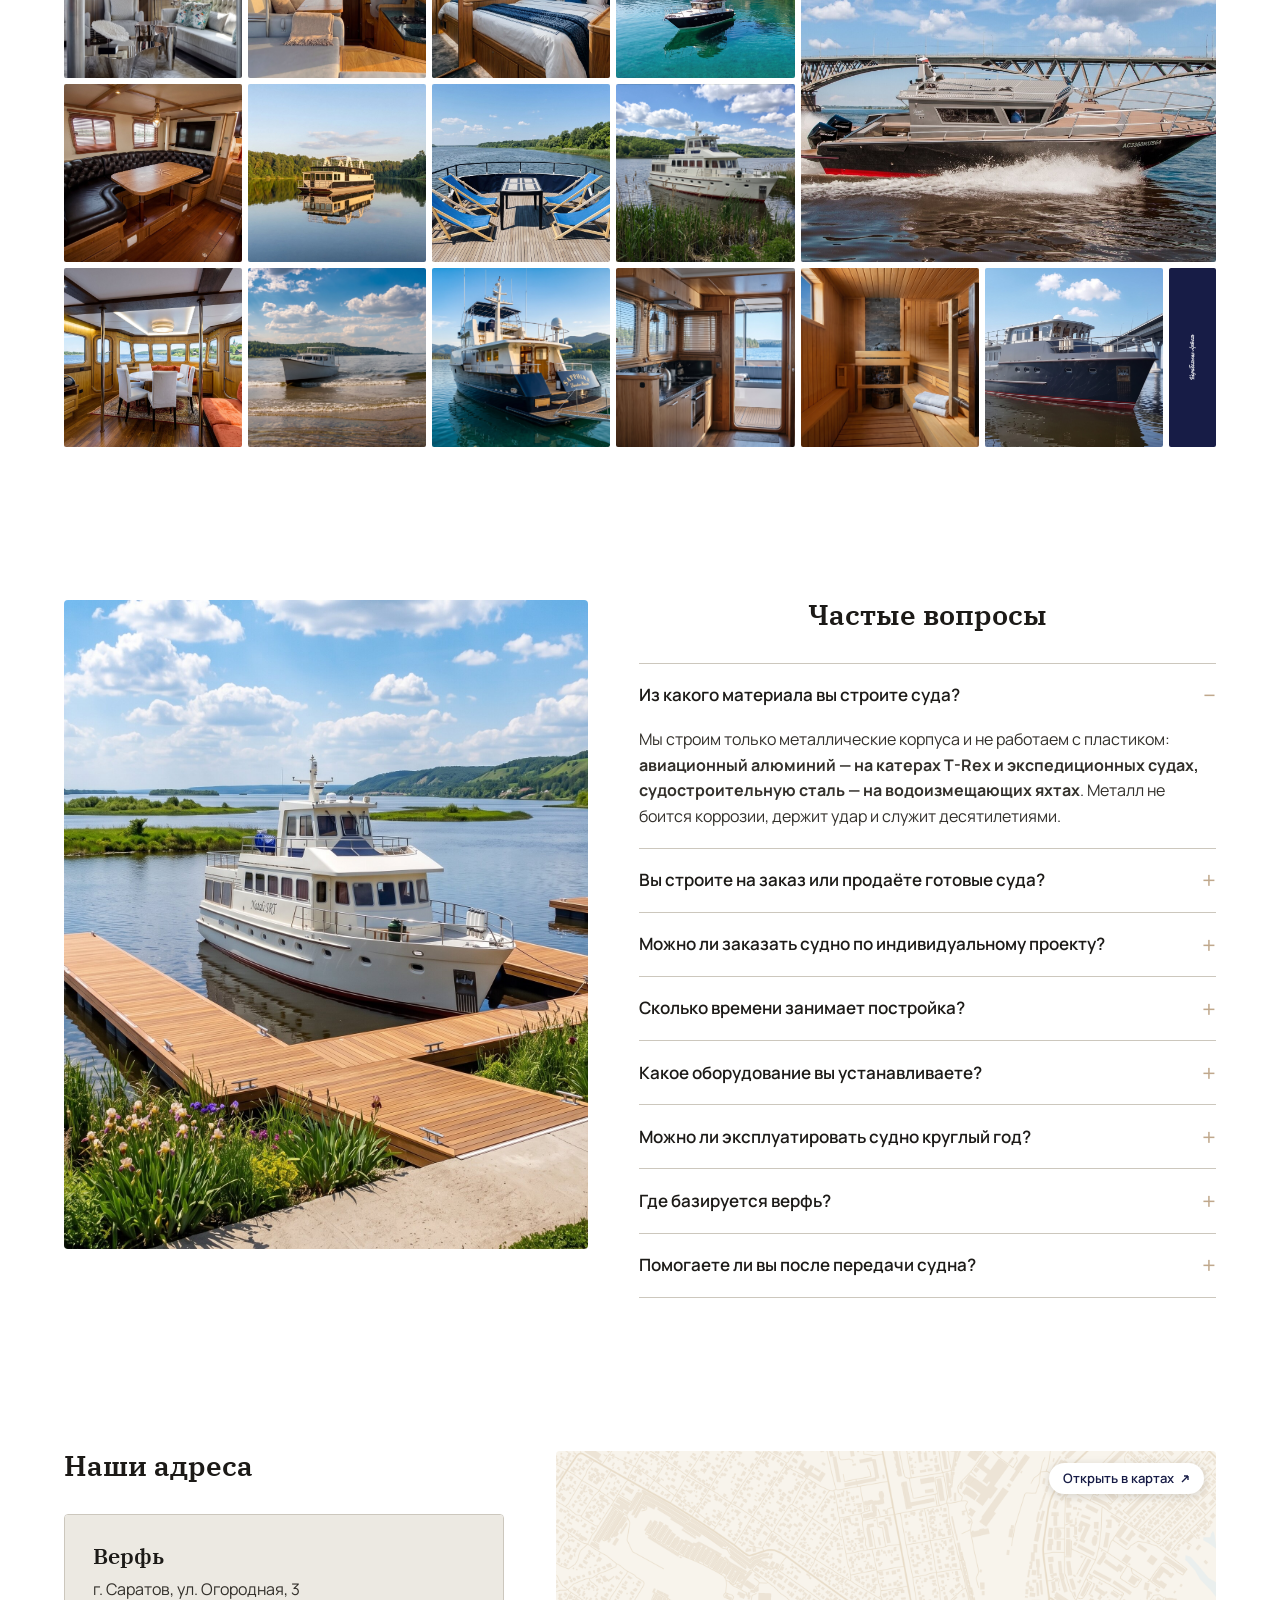
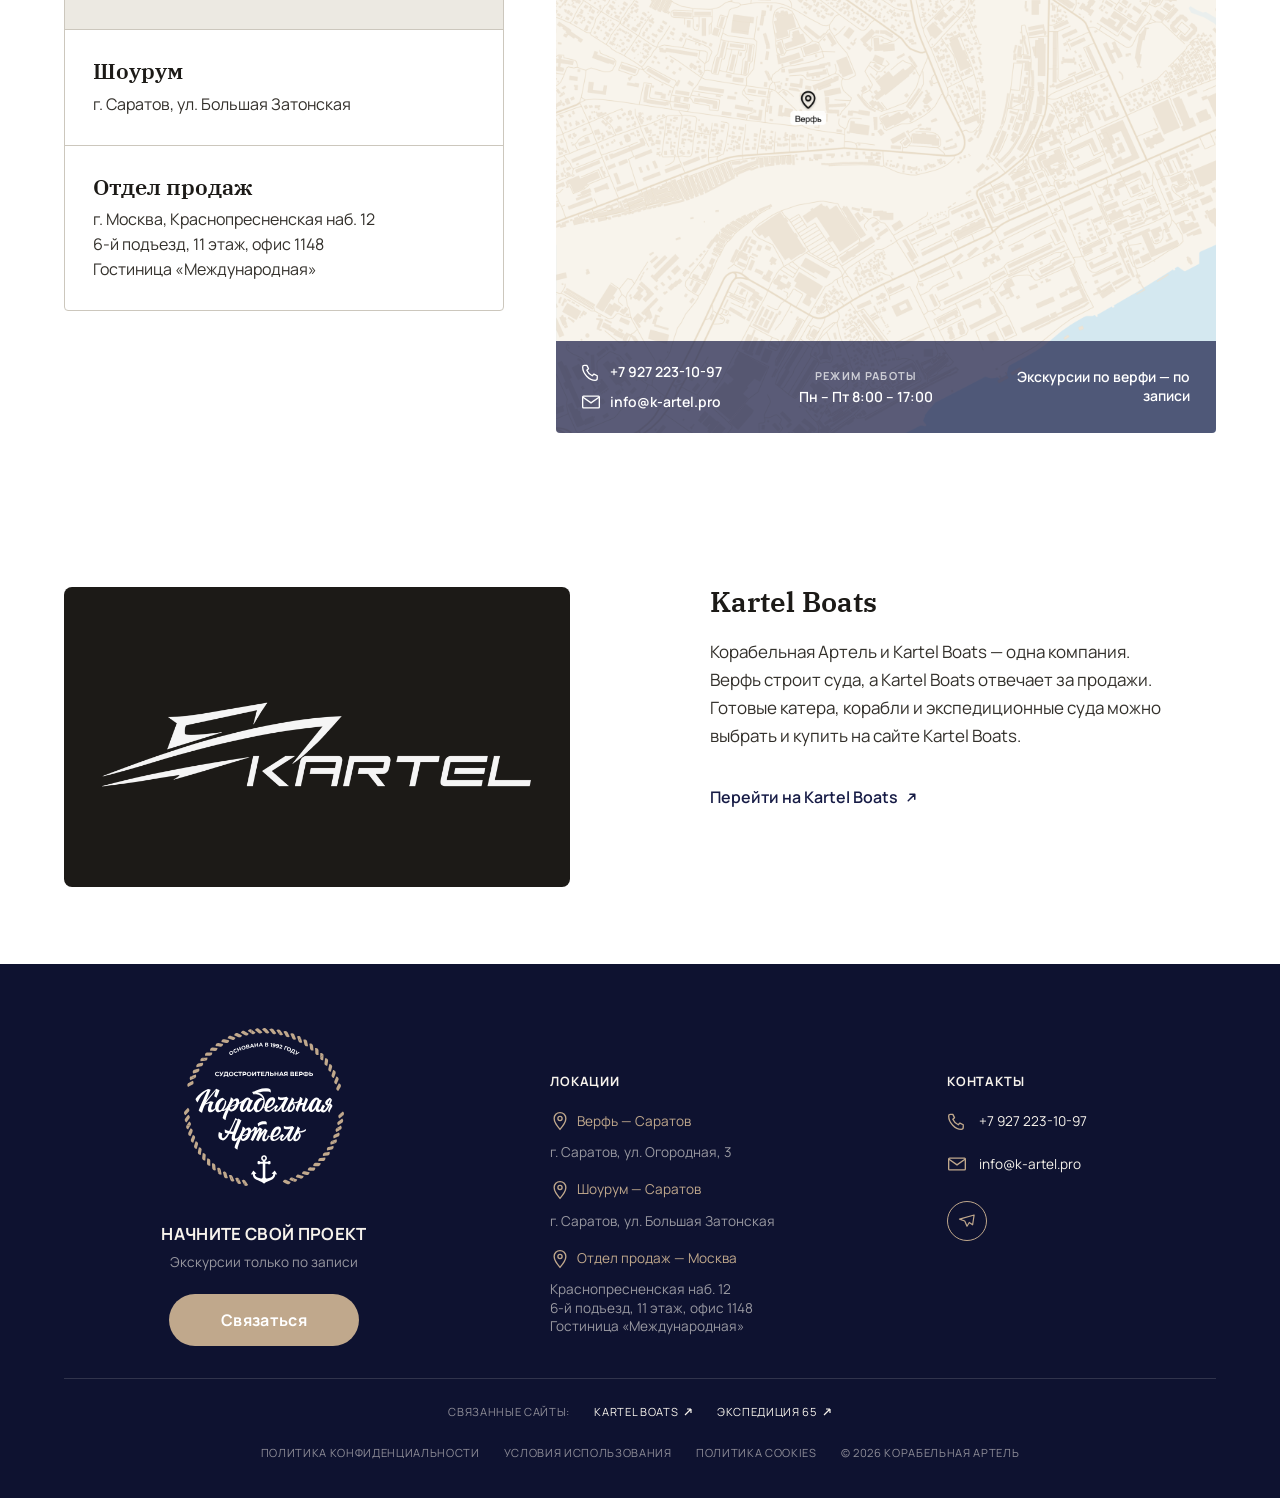
==== commit 718d35ab: "SEO meta: fix index aluminium claim, capitalize brand in all titles/descriptions, enrich thin ones, " ====
--- a/index.html
+++ b/index.html
@@ -3,8 +3,8 @@
 <head>
 <meta charset="utf-8">
 <meta name="viewport" content="width=device-width, initial-scale=1">
-<title>Корабельная артель — судостроительная верфь</title>
-<meta name="description" content="Корабельная артель — судостроительная верфь в Саратове, на берегу Волги. Строит суда из авиационного алюминия с 1992 года.">
+<title>Корабельная Артель — судостроительная верфь</title>
+<meta name="description" content="«Корабельная Артель» — судостроительная верфь на берегу Волги в Саратове. Строим катера, корабли и экспедиционные суда с 1992 года.">
 <link rel="preconnect" href="https://fonts.googleapis.com">
 <link rel="preconnect" href="https://fonts.gstatic.com" crossorigin>
 <link href="https://fonts.googleapis.com/css2?family=IBM+Plex+Serif:wght@400;500;600&family=Manrope:wght@400;500;600;700&display=swap" rel="stylesheet">
